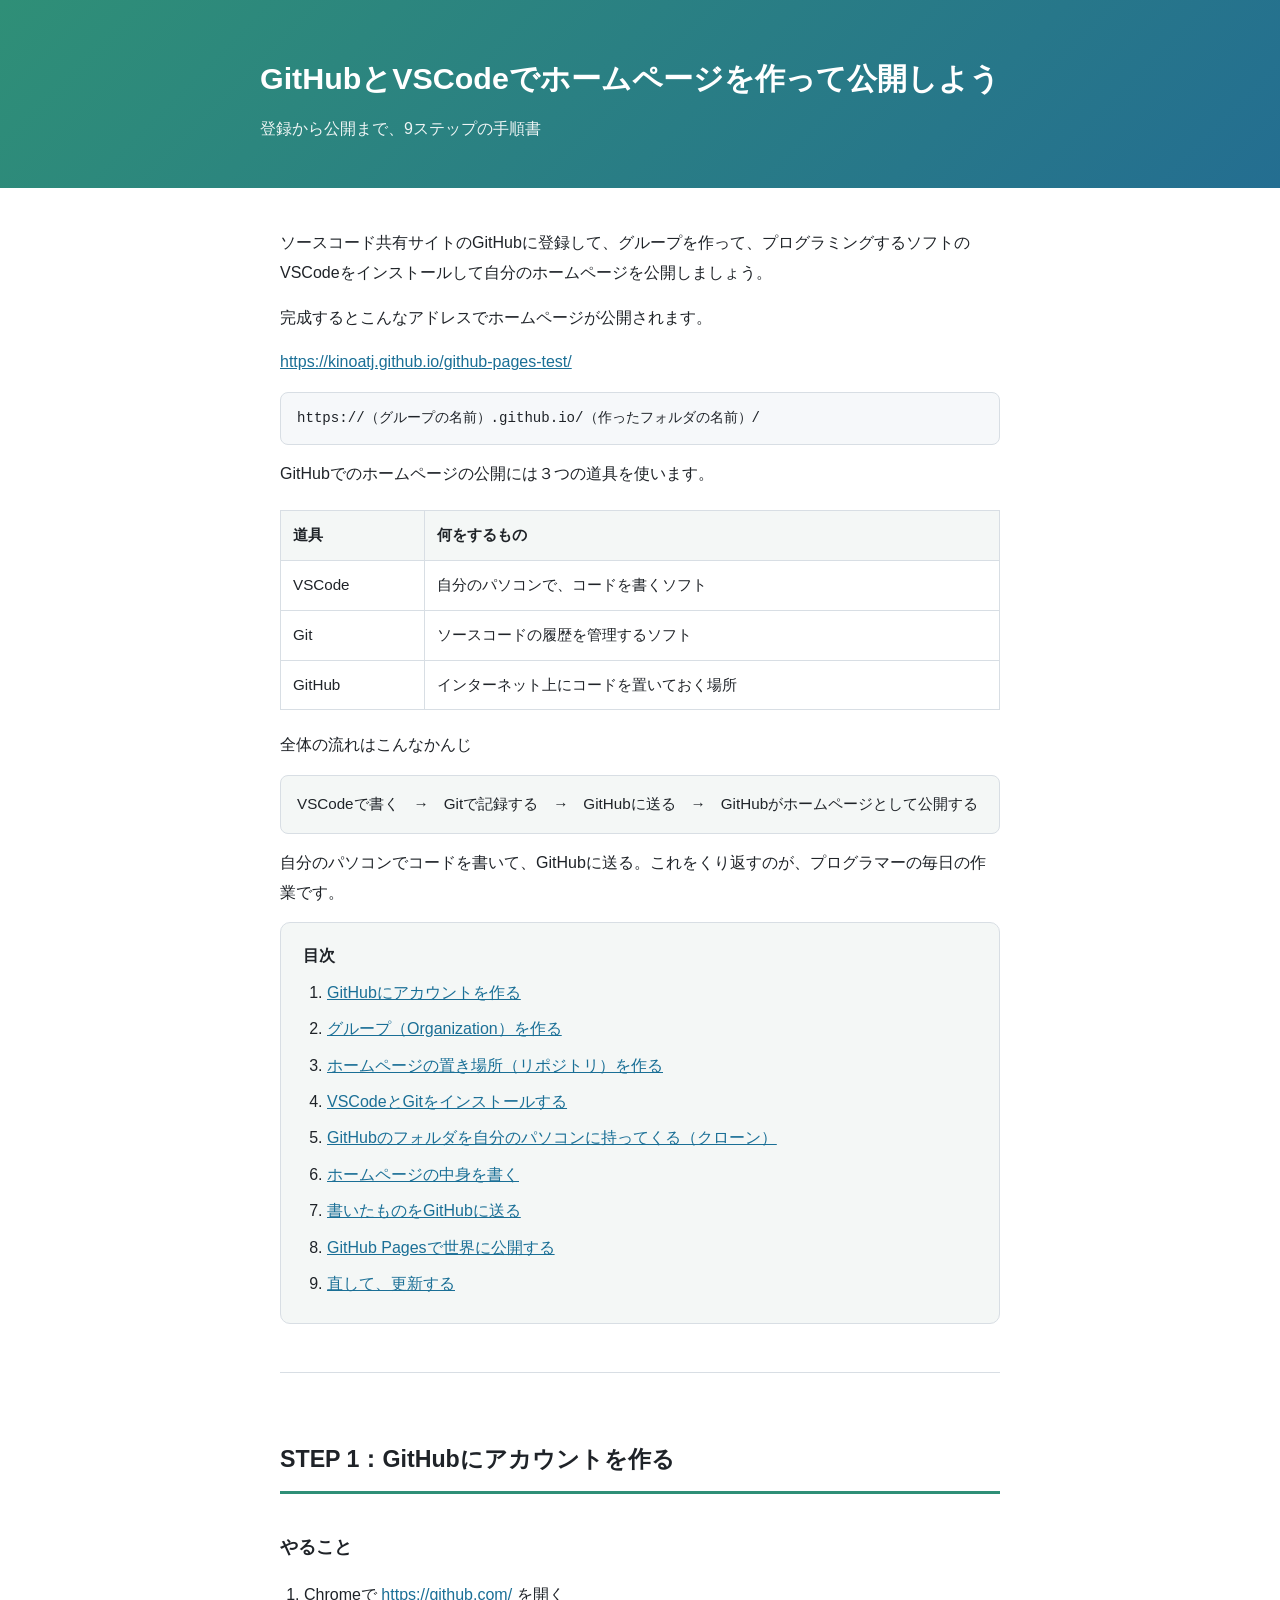
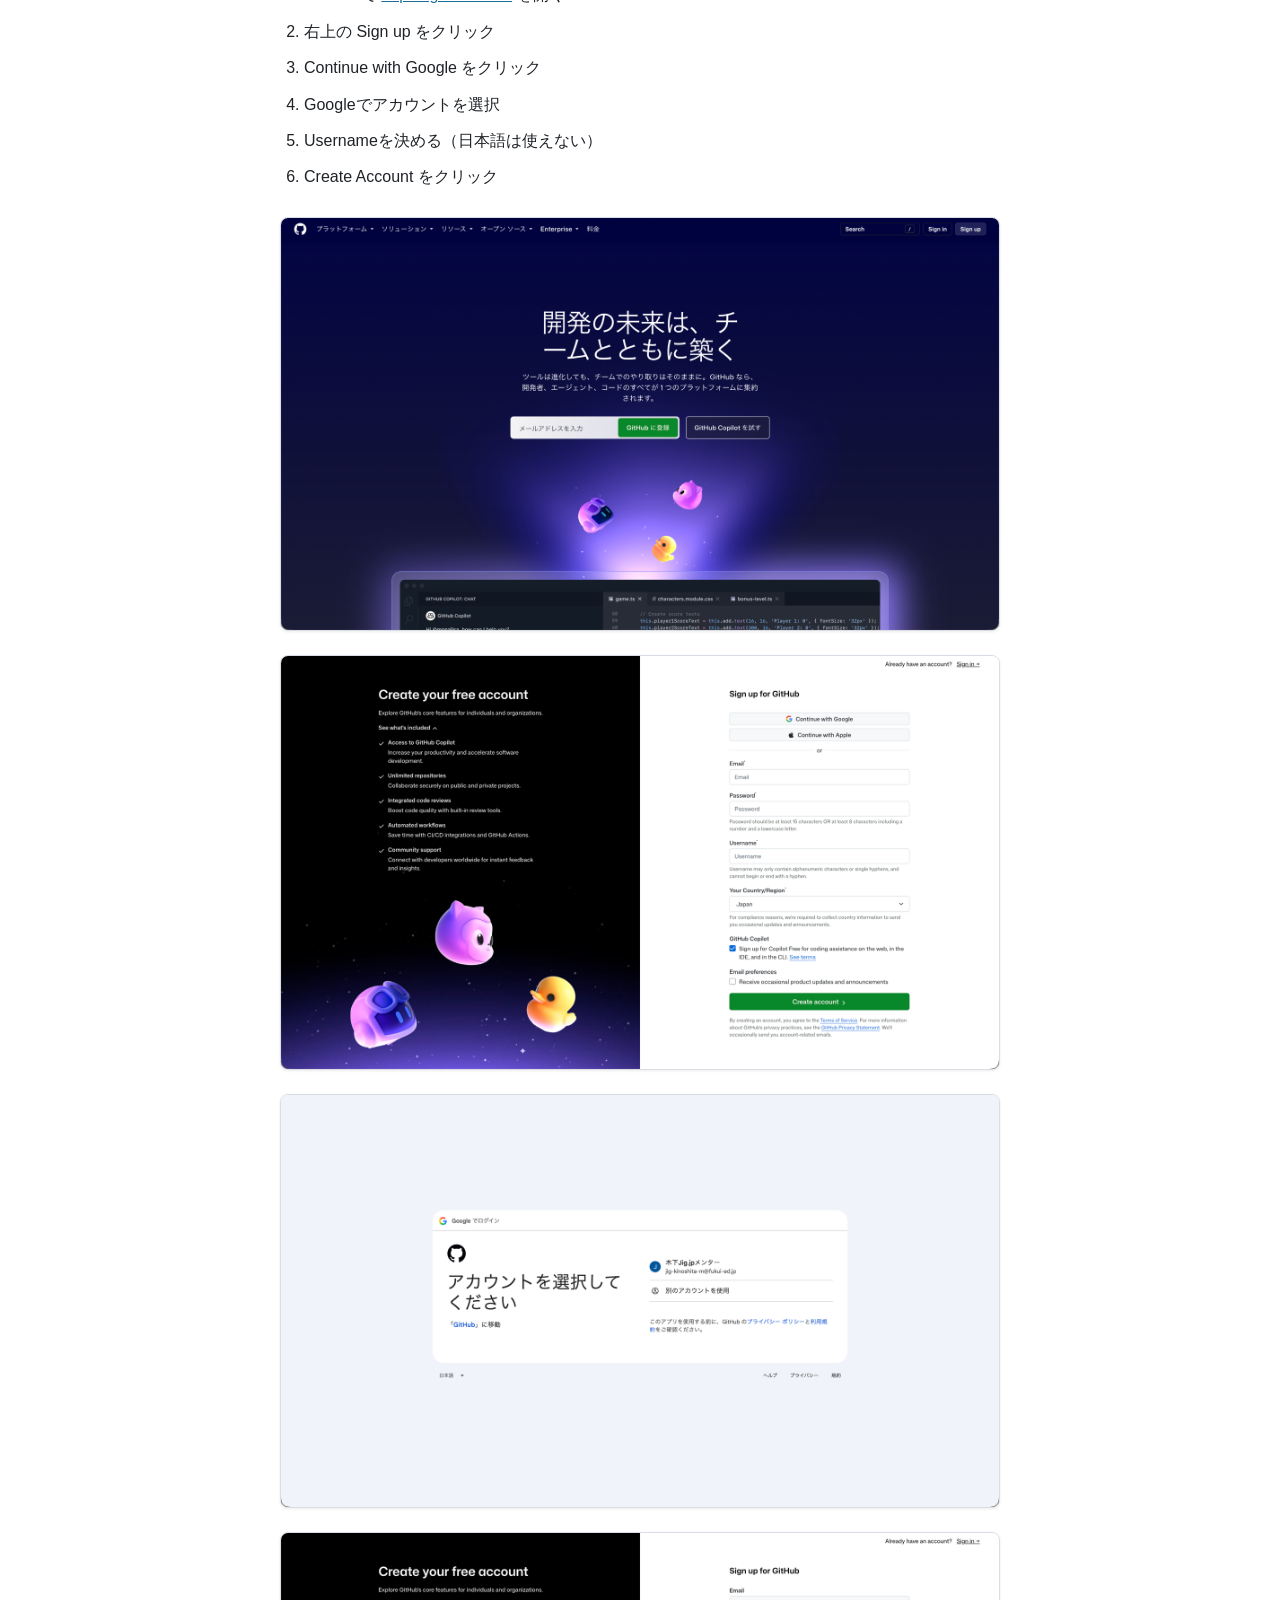
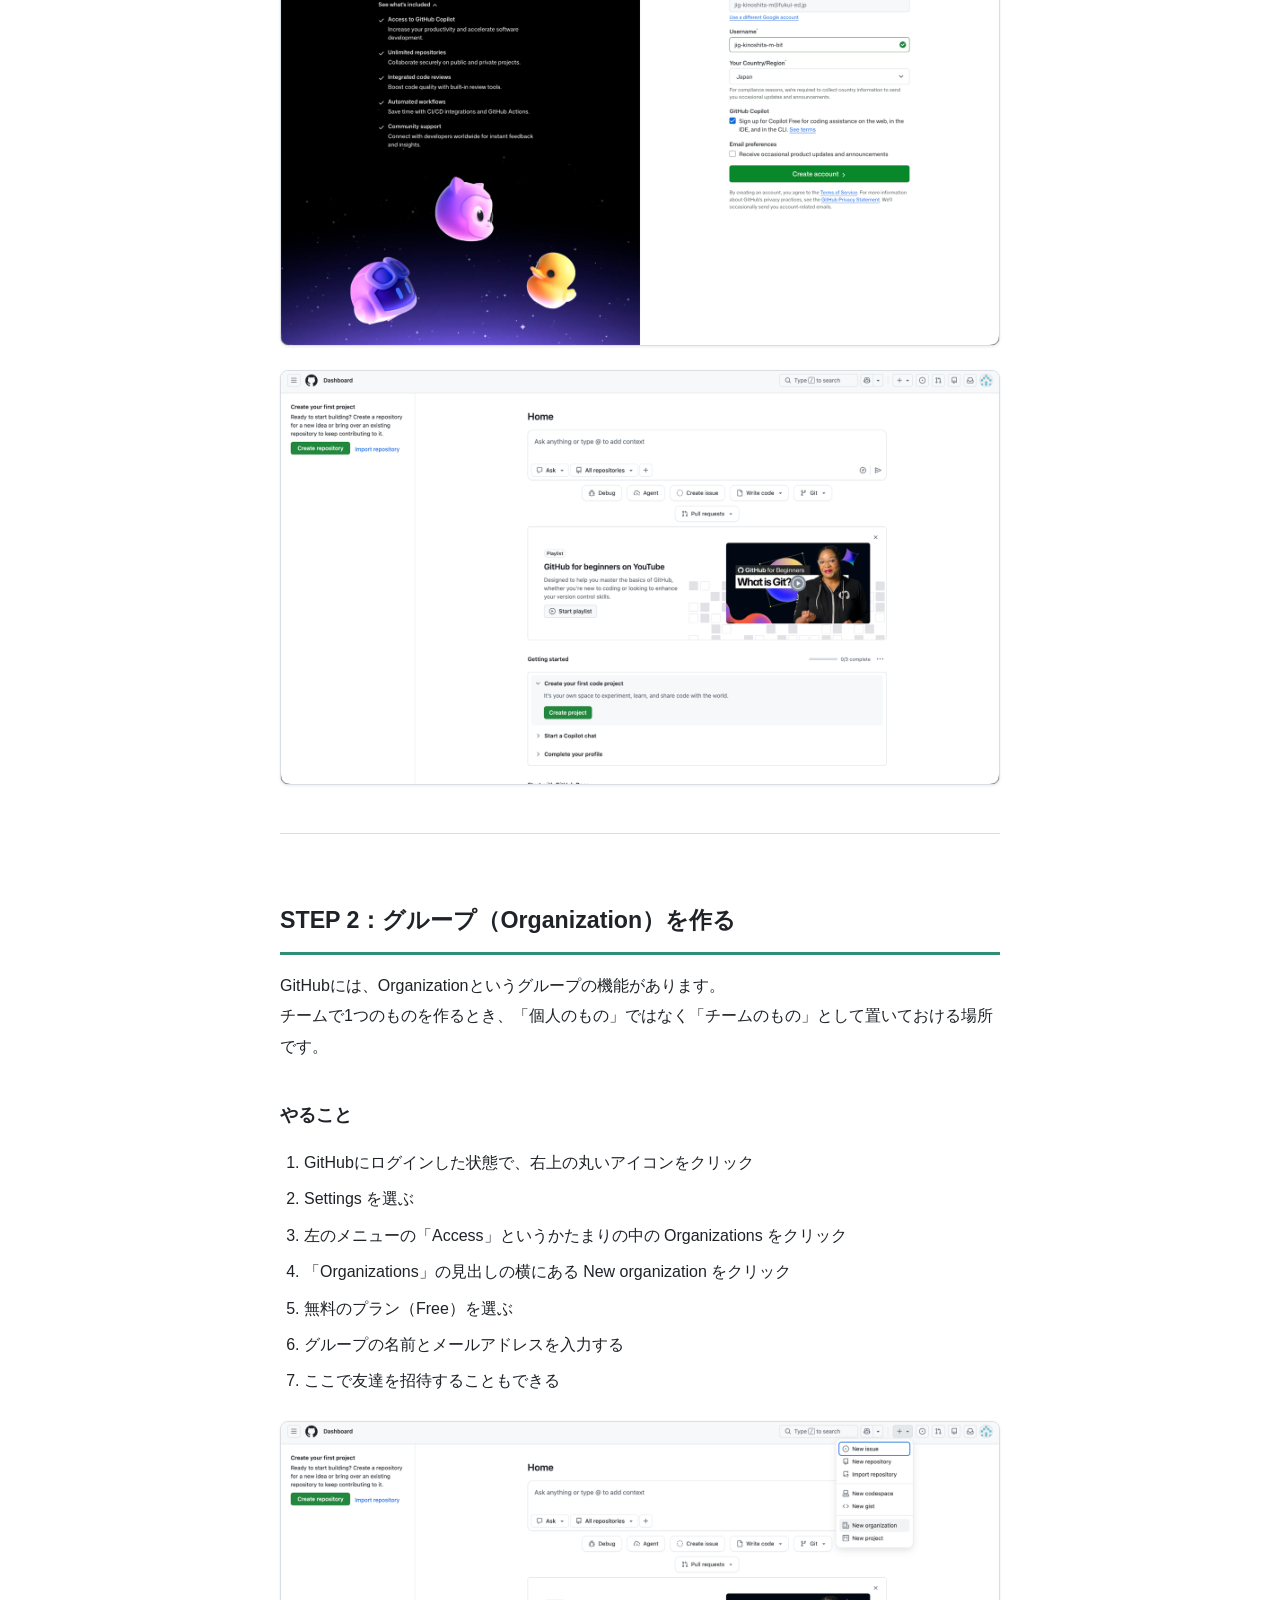
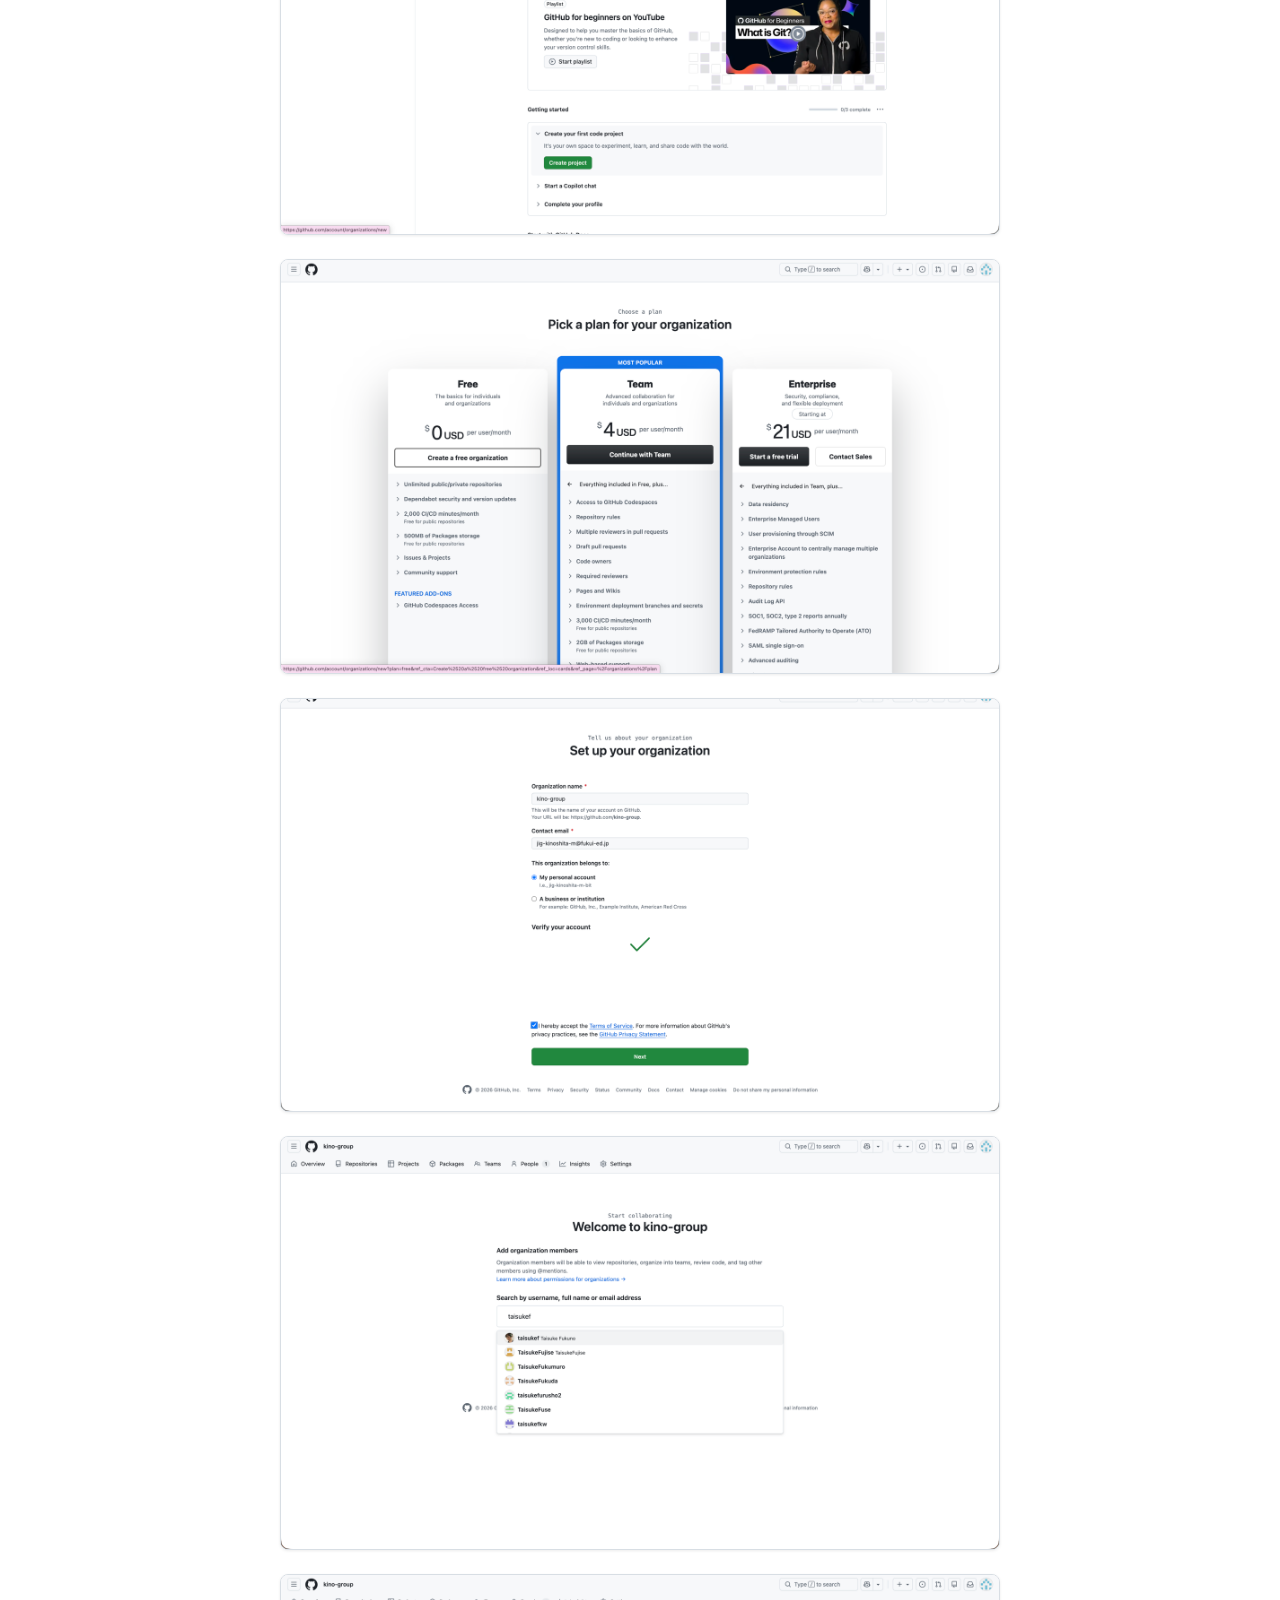
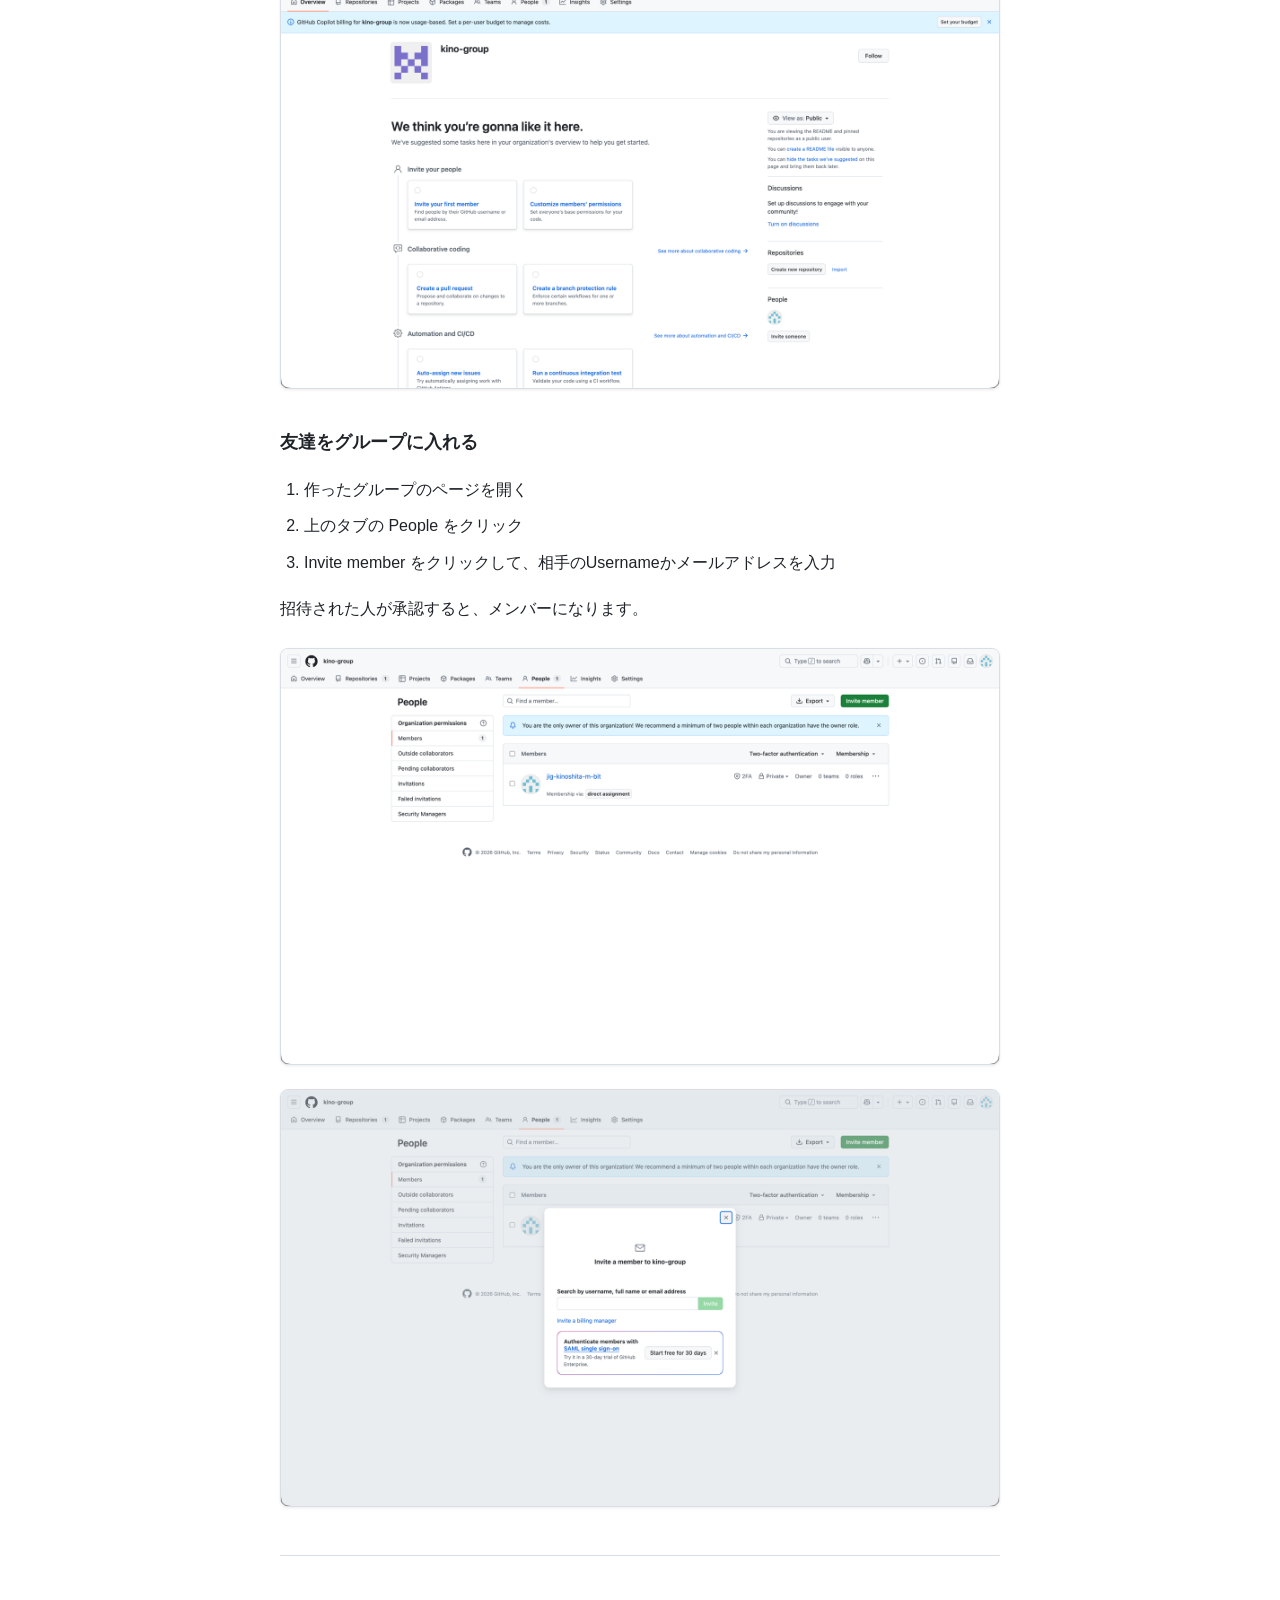
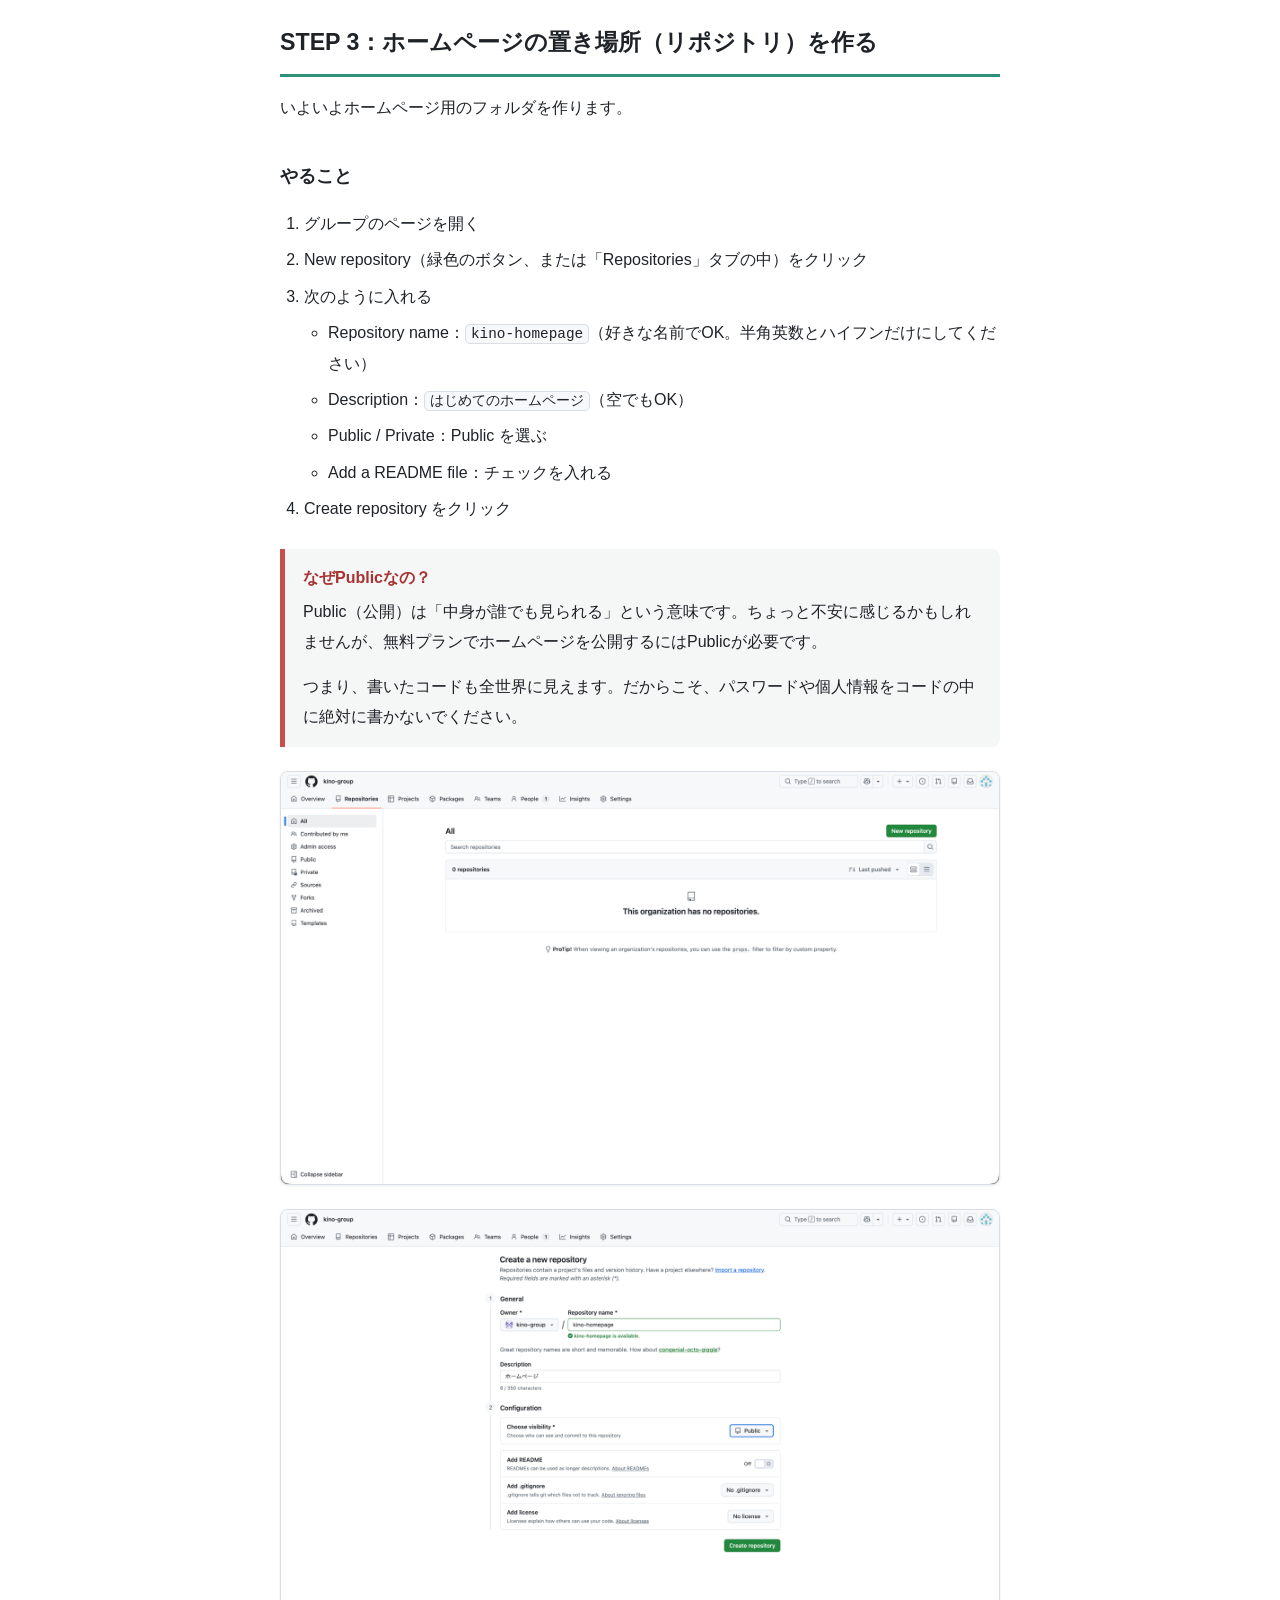
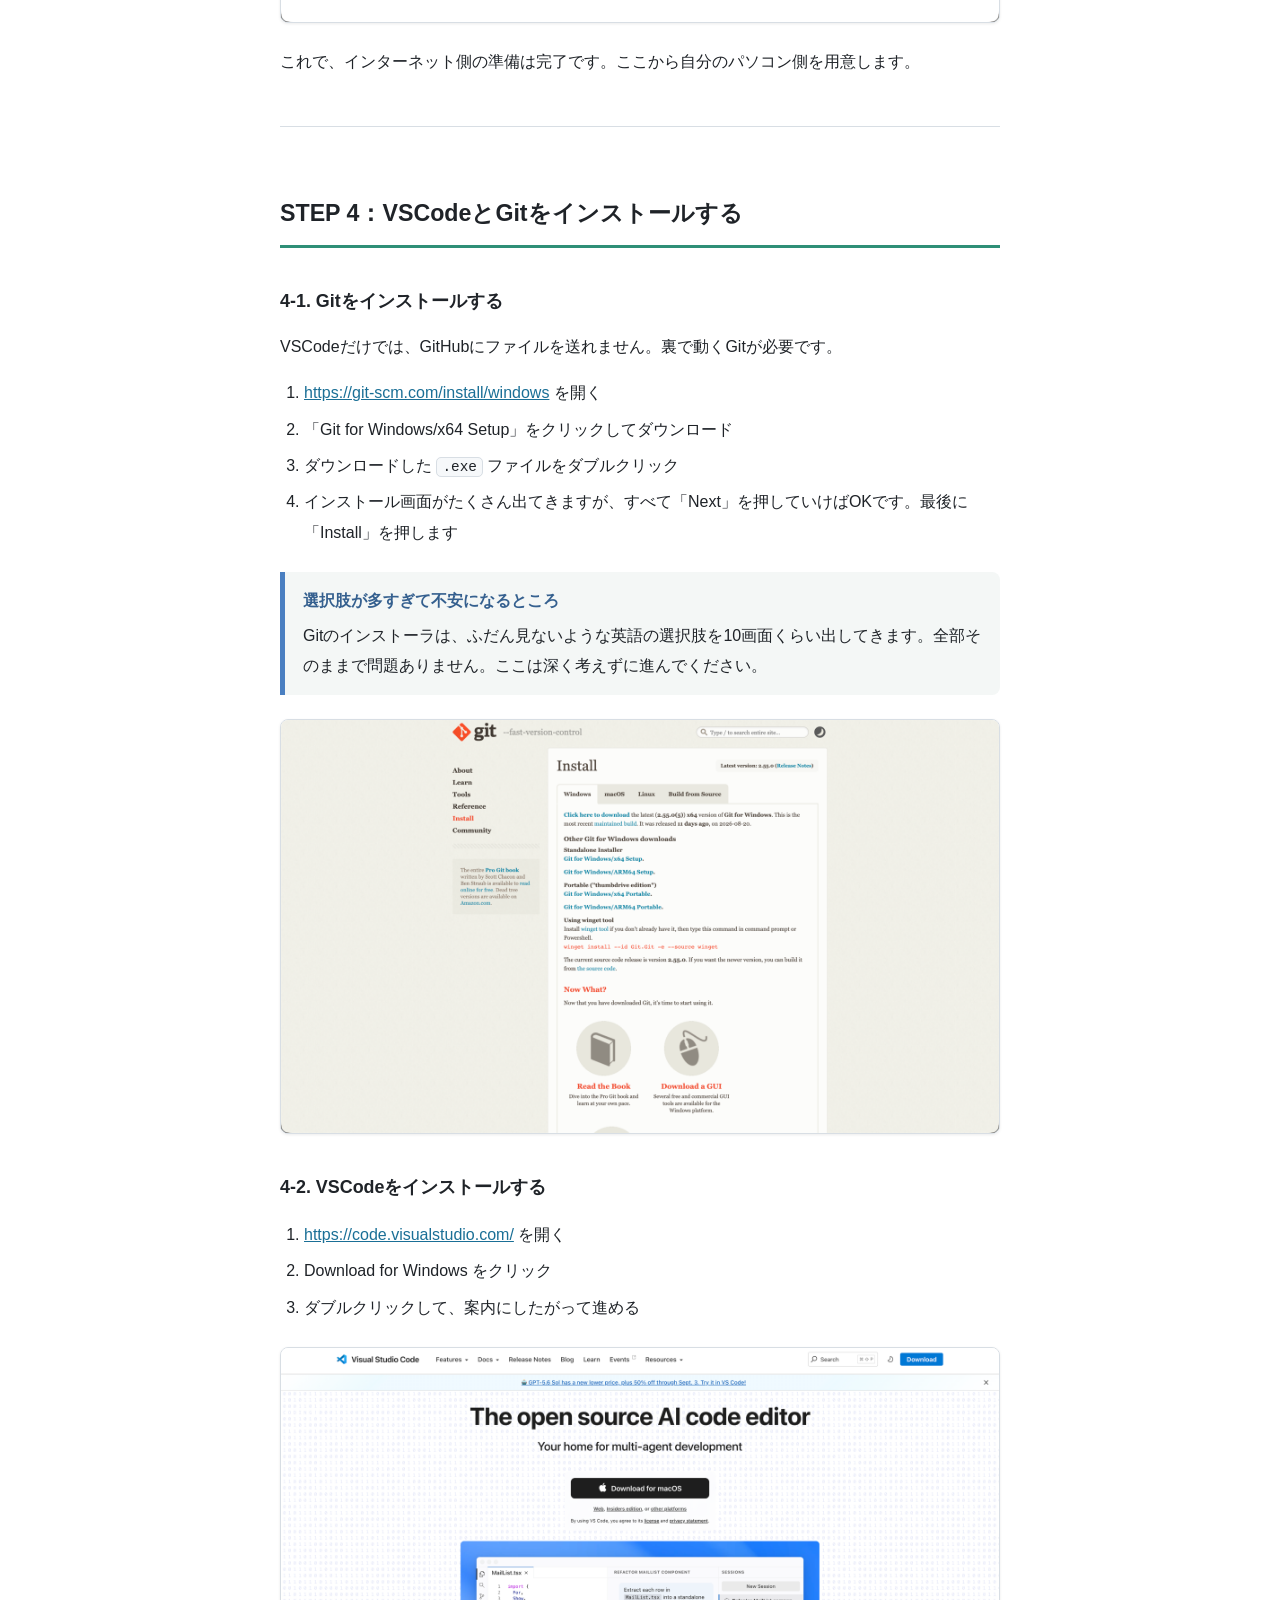
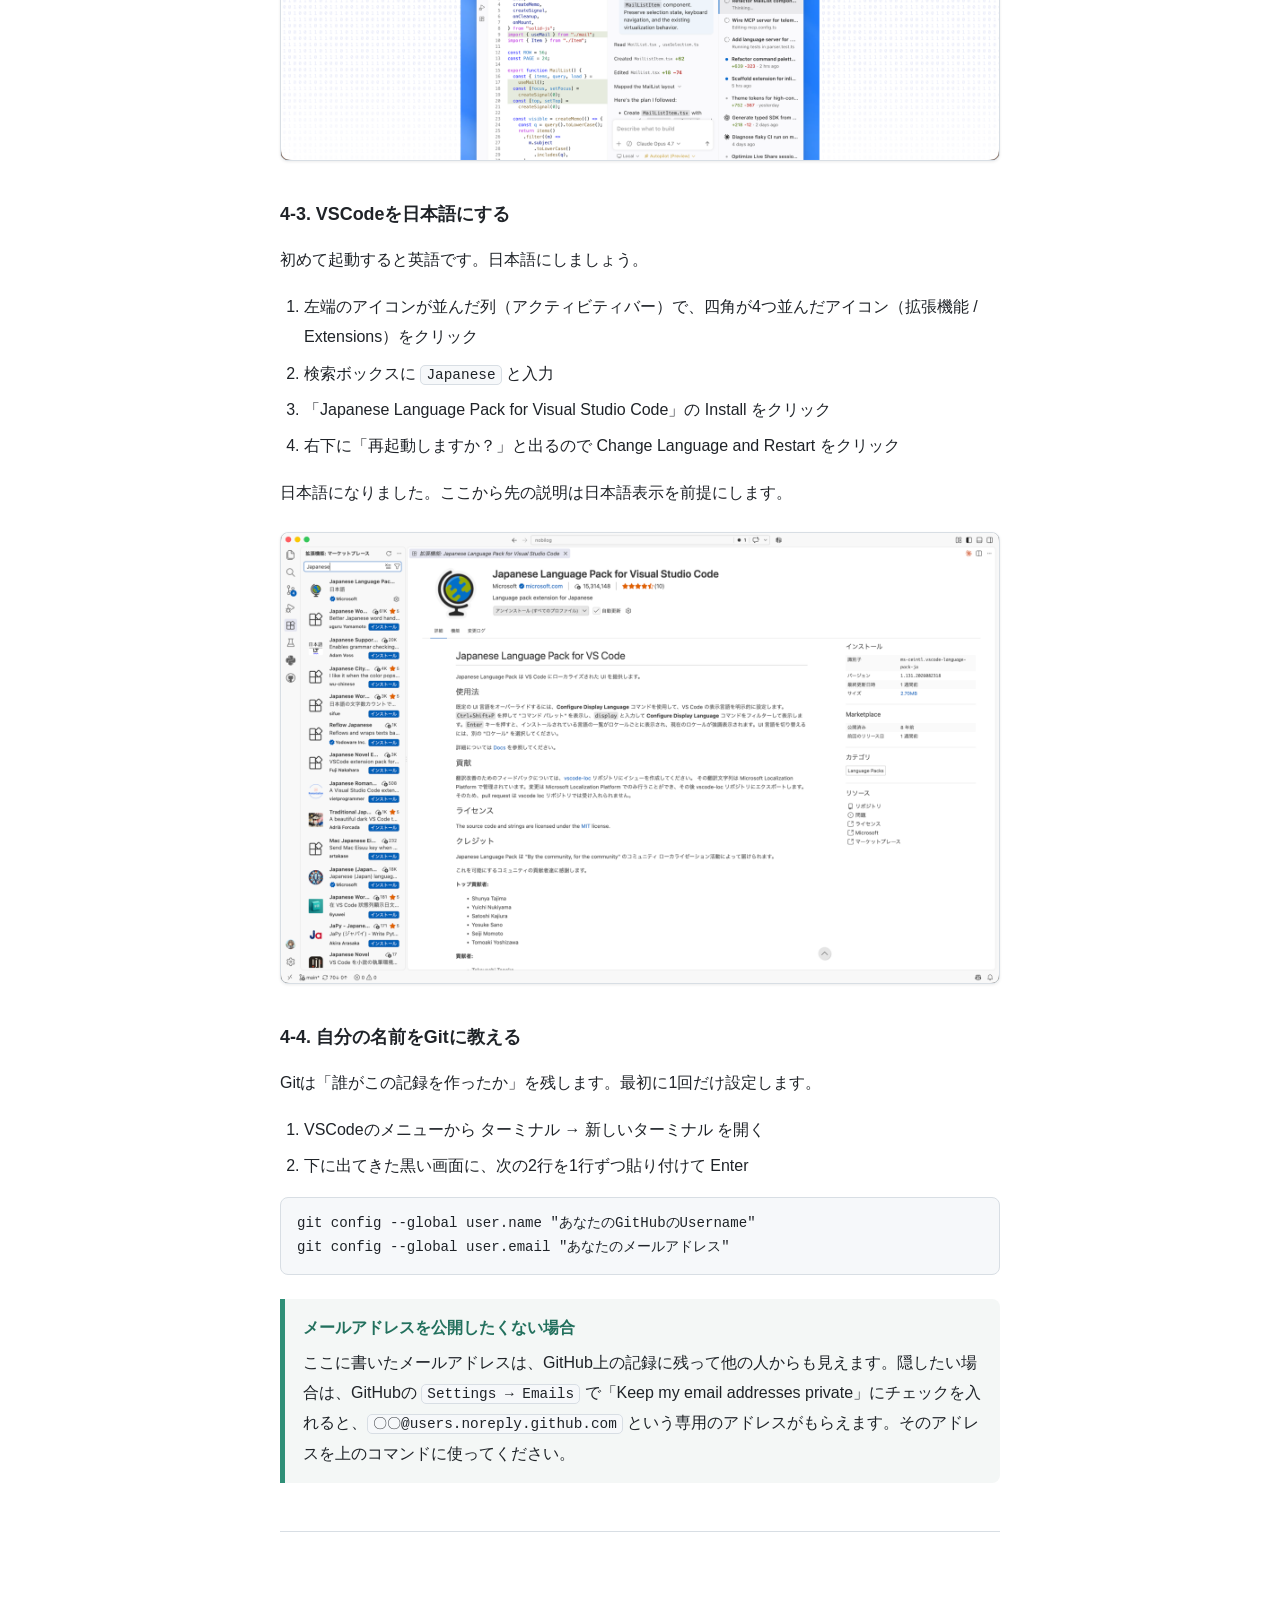
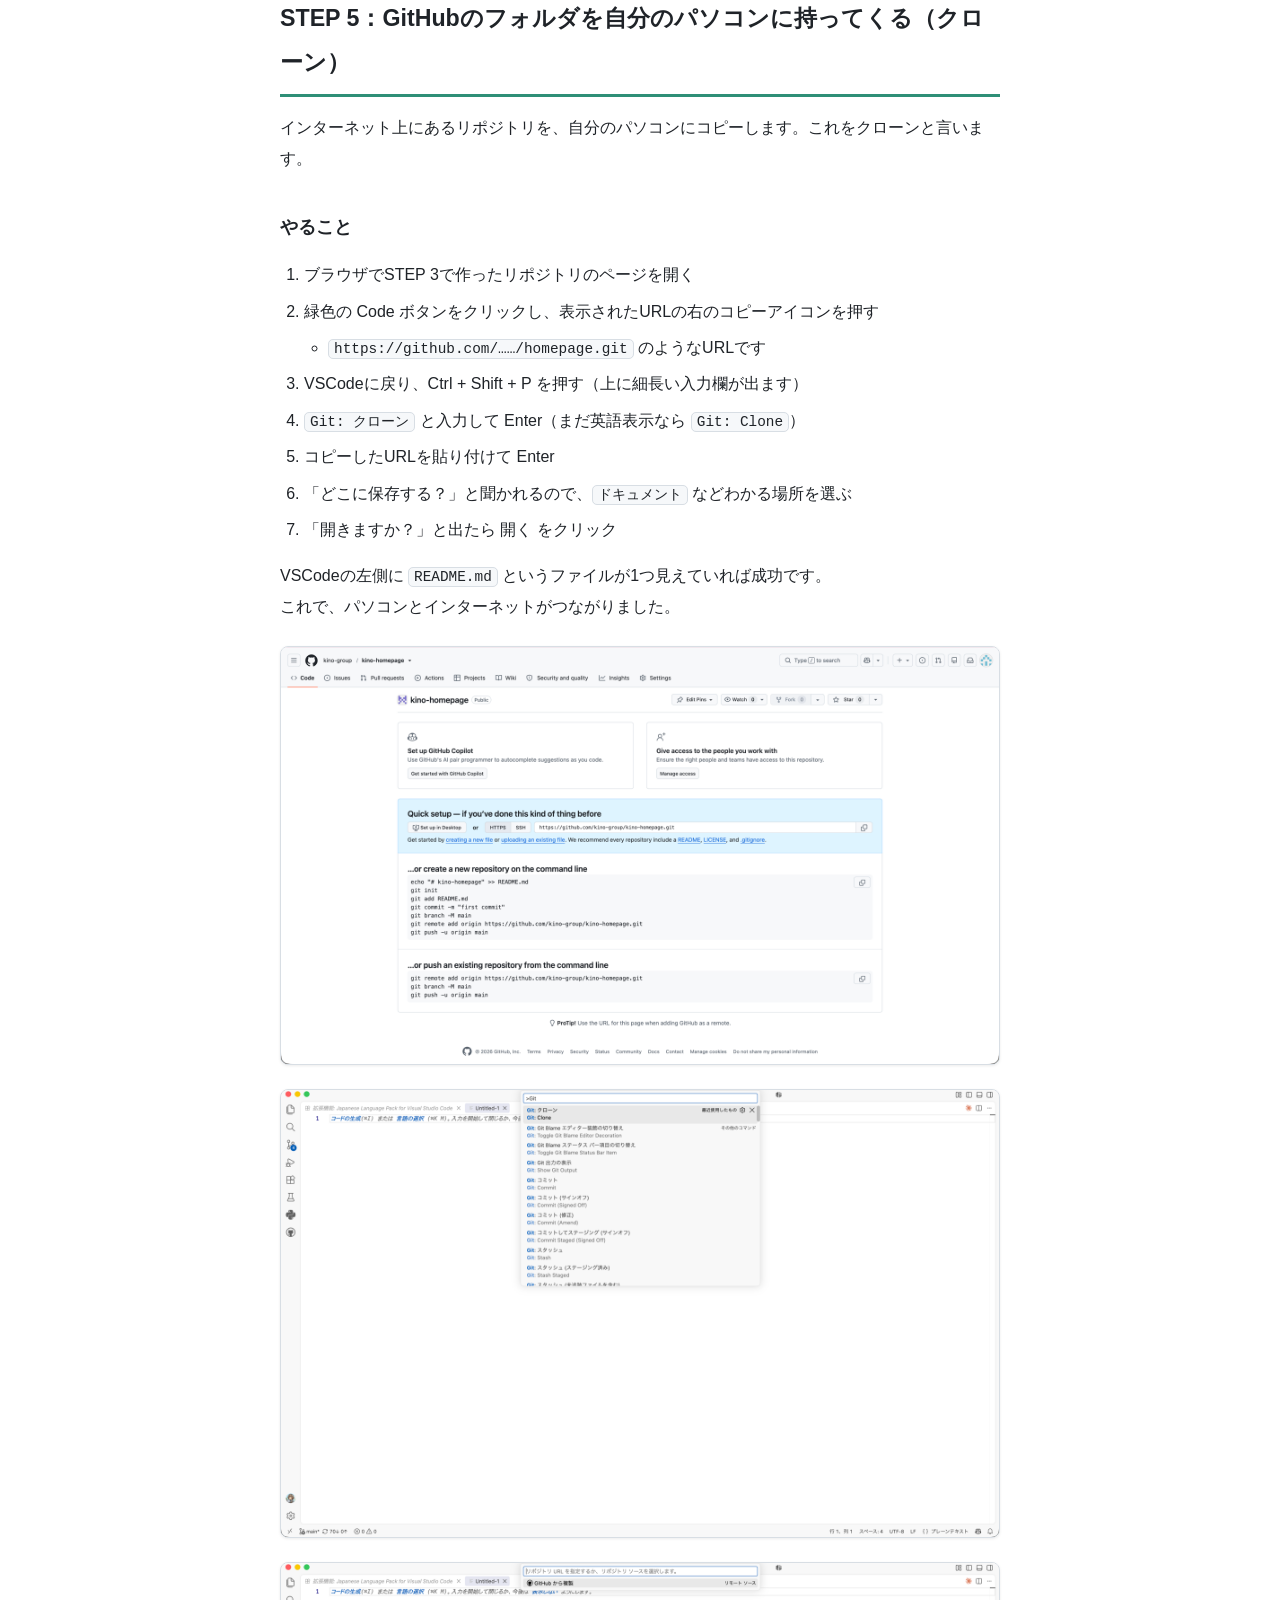
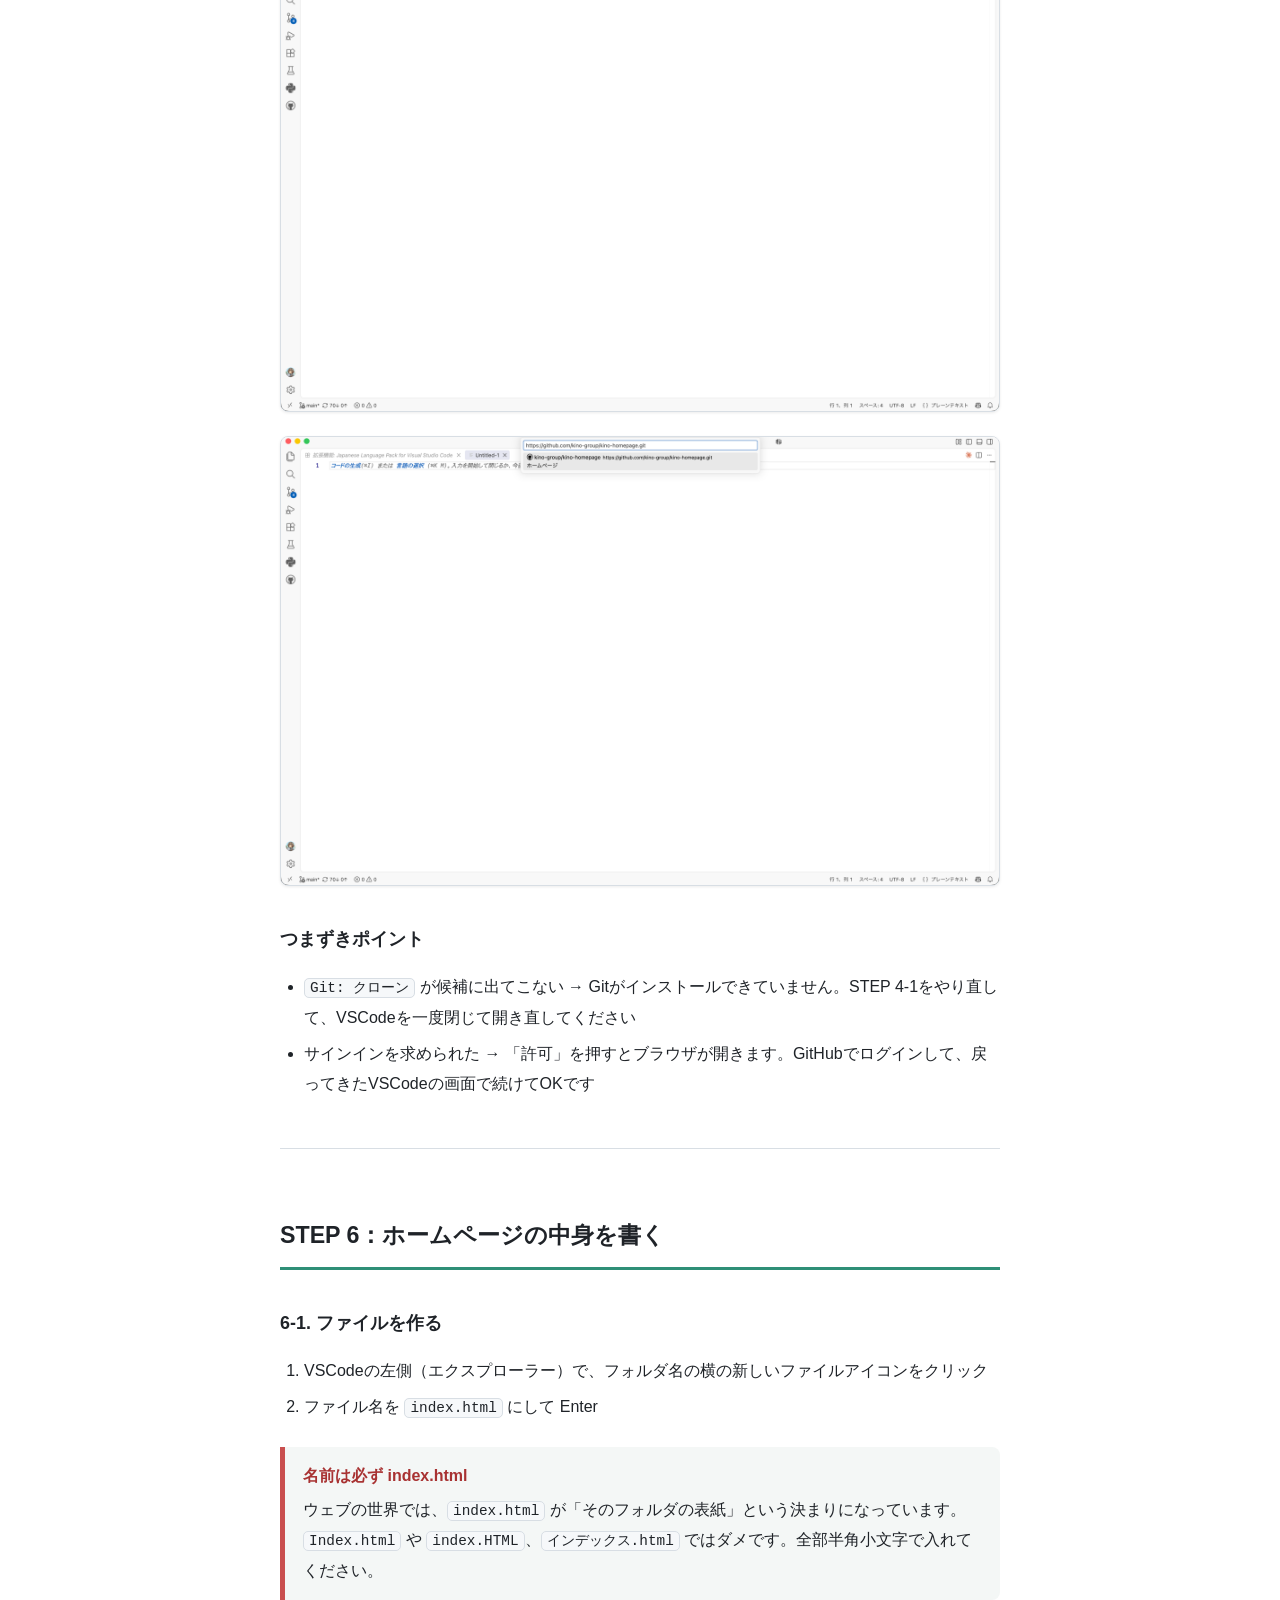
==== github-pages/index.html @ 5f337bef "手順書「GitHubとVSCodeでホームページを作って公開しよう」を追加 - github-pages/ に手順書ページとスクリーンショットを配置 - ルートの index.html から手順書へリ" ====
<!DOCTYPE html>
<html lang="ja">
<head>
<meta charset="UTF-8">
<meta name="viewport" content="width=device-width, initial-scale=1.0">
<title>GitHubとVSCodeでホームページを作って公開しよう</title>
<meta name="description" content="GitHubに登録して、VSCodeでホームページを書いて、GitHub Pagesで公開するまでの手順書です。">
<style>
  :root {
    --bg: #ffffff;
    --bg-soft: #f4f7f6;
    --text: #1f2328;
    --text-muted: #57606a;
    --accent: #2f8f77;
    --border: #d8dee4;
    --code-bg: #f6f8fa;
    --shadow: 0 1px 3px rgba(0,0,0,.08);
  }
  * { box-sizing: border-box; }
  body {
    margin: 0;
    font-family: "Hiragino Sans", "Hiragino Kaku Gothic ProN", "Noto Sans JP", "Yu Gothic", Meiryo, sans-serif;
    line-height: 1.9;
    color: var(--text);
    background: var(--bg);
    -webkit-text-size-adjust: 100%;
  }
  .wrap { max-width: 760px; margin: 0 auto; padding: 0 20px 96px; }
  header.hero {
    background: linear-gradient(135deg, #2f8f77, #246e91);
    color: #fff;
    padding: 56px 20px 44px;
    margin-bottom: 40px;
  }
  header.hero .inner { max-width: 760px; margin: 0 auto; }
  header.hero h1 { font-size: 1.9rem; line-height: 1.5; margin: 0 0 12px; }
  header.hero p { margin: 0; opacity: .92; }
  h2 {
    font-size: 1.45rem;
    margin: 64px 0 16px;
    padding-bottom: 10px;
    border-bottom: 3px solid var(--accent);
  }
  h3 { font-size: 1.12rem; margin: 36px 0 10px; }
  p { margin: 14px 0; }
  a { color: #1a6f96; }
  ul, ol { padding-left: 1.5em; }
  li { margin: 6px 0; }
  hr { border: 0; border-top: 1px solid var(--border); margin: 48px 0; }
  code {
    background: var(--code-bg);
    border: 1px solid var(--border);
    border-radius: 5px;
    padding: 1px 5px;
    font-size: .9em;
    font-family: "SFMono-Regular", Consolas, "Courier New", monospace;
  }
  pre {
    background: var(--code-bg);
    border: 1px solid var(--border);
    border-radius: 8px;
    padding: 14px 16px;
    overflow-x: auto;
    line-height: 1.7;
  }
  pre code { background: none; border: 0; padding: 0; font-size: .88rem; }
  table {
    width: 100%;
    border-collapse: collapse;
    margin: 20px 0;
    font-size: .95rem;
  }
  th, td { border: 1px solid var(--border); padding: 10px 12px; text-align: left; vertical-align: top; }
  th { background: var(--bg-soft); }
  figure { margin: 24px 0; }
  img {
    max-width: 100%;
    height: auto;
    display: block;
    border: 1px solid var(--border);
    border-radius: 8px;
    box-shadow: var(--shadow);
  }
  .callout {
    border-left: 5px solid var(--accent);
    background: var(--bg-soft);
    border-radius: 0 8px 8px 0;
    padding: 14px 18px;
    margin: 24px 0;
  }
  .callout .title { font-weight: 700; margin-bottom: 4px; }
  .callout p:first-of-type { margin-top: 0; }
  .callout p:last-child { margin-bottom: 0; }
  .callout.important { border-color: #c94f4f; }
  .callout.important .title { color: #a83232; }
  .callout.warning { border-color: #d69a1e; }
  .callout.warning .title { color: #9a6c00; }
  .callout.note { border-color: #4a7fc1; }
  .callout.note .title { color: #35608f; }
  .callout.tip { border-color: #2f8f77; }
  .callout.tip .title { color: #22705d; }
  nav.toc {
    background: var(--bg-soft);
    border: 1px solid var(--border);
    border-radius: 10px;
    padding: 18px 22px;
    margin-top: 8px;
  }
  nav.toc .title { font-weight: 700; margin-bottom: 6px; }
  nav.toc ol { margin: 0; }
  .flow {
    background: var(--bg-soft);
    border: 1px solid var(--border);
    border-radius: 8px;
    padding: 14px 16px;
    overflow-x: auto;
    font-size: .95rem;
  }
  footer {
    border-top: 1px solid var(--border);
    margin-top: 72px;
    padding-top: 20px;
    color: var(--text-muted);
    font-size: .9rem;
  }
  @media (max-width: 600px) {
    header.hero h1 { font-size: 1.45rem; }
    body { line-height: 1.8; }
  }
</style>
</head>
<body>

<header class="hero">
  <div class="inner">
    <h1>GitHubとVSCodeでホームページを作って公開しよう</h1>
    <p>登録から公開まで、9ステップの手順書</p>
  </div>
</header>

<div class="wrap">

<p>ソースコード共有サイトのGitHubに登録して、グループを作って、プログラミングするソフトのVSCodeをインストールして自分のホームページを公開しましょう。</p>

<p>完成するとこんなアドレスでホームページが公開されます。</p>

<p><a href="https://kinoatj.github.io/github-pages-test/">https://kinoatj.github.io/github-pages-test/</a></p>

<pre><code>https://（グループの名前）.github.io/（作ったフォルダの名前）/</code></pre>

<p>GitHubでのホームページの公開には３つの道具を使います。</p>

<table>
  <thead>
    <tr><th>道具</th><th>何をするもの</th></tr>
  </thead>
  <tbody>
    <tr><td>VSCode</td><td>自分のパソコンで、コードを書くソフト</td></tr>
    <tr><td>Git</td><td>ソースコードの履歴を管理するソフト</td></tr>
    <tr><td>GitHub</td><td>インターネット上にコードを置いておく場所</td></tr>
  </tbody>
</table>

<p>全体の流れはこんなかんじ</p>

<div class="flow">VSCodeで書く　→　Gitで記録する　→　GitHubに送る　→　GitHubがホームページとして公開する</div>

<p>自分のパソコンでコードを書いて、GitHubに送る。これをくり返すのが、プログラマーの毎日の作業です。</p>

<nav class="toc">
  <div class="title">目次</div>
  <ol>
    <li><a href="#step1">GitHubにアカウントを作る</a></li>
    <li><a href="#step2">グループ（Organization）を作る</a></li>
    <li><a href="#step3">ホームページの置き場所（リポジトリ）を作る</a></li>
    <li><a href="#step4">VSCodeとGitをインストールする</a></li>
    <li><a href="#step5">GitHubのフォルダを自分のパソコンに持ってくる（クローン）</a></li>
    <li><a href="#step6">ホームページの中身を書く</a></li>
    <li><a href="#step7">書いたものをGitHubに送る</a></li>
    <li><a href="#step8">GitHub Pagesで世界に公開する</a></li>
    <li><a href="#step9">直して、更新する</a></li>
  </ol>
</nav>

<hr>

<h2 id="step1">STEP 1：GitHubにアカウントを作る</h2>

<h3>やること</h3>
<ol>
  <li>Chromeで <a href="https://github.com/">https://github.com/</a> を開く</li>
  <li>右上の Sign up をクリック</li>
  <li>Continue with Google をクリック</li>
  <li>Googleでアカウントを選択</li>
  <li>Usernameを決める（日本語は使えない）</li>
  <li>Create Account をクリック</li>
</ol>

<figure><img src="images/img-162345.png" alt="GitHubのトップページでSign upをクリック" loading="lazy"></figure>
<figure><img src="images/img-162358.png" alt="Continue with Googleをクリック" loading="lazy"></figure>
<figure><img src="images/img-162410.png" alt="Googleでアカウントを選択" loading="lazy"></figure>
<figure><img src="images/img-162440.png" alt="Usernameを決める画面" loading="lazy"></figure>
<figure><img src="images/img-162503.png" alt="Create Accountをクリック" loading="lazy"></figure>

<hr>

<h2 id="step2">STEP 2：グループ（Organization）を作る</h2>

<p>GitHubには、Organizationというグループの機能があります。<br>
チームで1つのものを作るとき、「個人のもの」ではなく「チームのもの」として置いておける場所です。</p>

<h3>やること</h3>
<ol>
  <li>GitHubにログインした状態で、右上の丸いアイコンをクリック</li>
  <li>Settings を選ぶ</li>
  <li>左のメニューの「Access」というかたまりの中の Organizations をクリック</li>
  <li>「Organizations」の見出しの横にある New organization をクリック</li>
  <li>無料のプラン（Free）を選ぶ</li>
  <li>グループの名前とメールアドレスを入力する</li>
  <li>ここで友達を招待することもできる</li>
</ol>

<figure><img src="images/img-162658.png" alt="右上のアイコンからSettingsを開く" loading="lazy"></figure>
<figure><img src="images/img-162711.png" alt="左メニューのOrganizations" loading="lazy"></figure>
<figure><img src="images/img-162747.png" alt="New organizationをクリック" loading="lazy"></figure>
<figure><img src="images/img-162825.png" alt="無料プラン（Free）を選ぶ" loading="lazy"></figure>
<figure><img src="images/img-162837.png" alt="グループ名とメールアドレスを入力" loading="lazy"></figure>

<h3>友達をグループに入れる</h3>
<ol>
  <li>作ったグループのページを開く</li>
  <li>上のタブの People をクリック</li>
  <li>Invite member をクリックして、相手のUsernameかメールアドレスを入力</li>
</ol>

<p>招待された人が承認すると、メンバーになります。</p>

<figure><img src="images/img-165255.png" alt="PeopleタブとInvite member" loading="lazy"></figure>
<figure><img src="images/img-165302.png" alt="Usernameかメールアドレスを入力して招待" loading="lazy"></figure>

<hr>

<h2 id="step3">STEP 3：ホームページの置き場所（リポジトリ）を作る</h2>

<p>いよいよホームページ用のフォルダを作ります。</p>

<h3>やること</h3>
<ol>
  <li>グループのページを開く</li>
  <li>New repository（緑色のボタン、または「Repositories」タブの中）をクリック</li>
  <li>次のように入れる
    <ul>
      <li>Repository name：<code>kino-homepage</code>（好きな名前でOK。半角英数とハイフンだけにしてください）</li>
      <li>Description：<code>はじめてのホームページ</code>（空でもOK）</li>
      <li>Public / Private：Public を選ぶ</li>
      <li>Add a README file：チェックを入れる</li>
    </ul>
  </li>
  <li>Create repository をクリック</li>
</ol>

<div class="callout important">
  <div class="title">なぜPublicなの？</div>
  <p>Public（公開）は「中身が誰でも見られる」という意味です。ちょっと不安に感じるかもしれませんが、無料プランでホームページを公開するにはPublicが必要です。</p>
  <p>つまり、書いたコードも全世界に見えます。だからこそ、パスワードや個人情報をコードの中に絶対に書かないでください。</p>
</div>

<figure><img src="images/img-162856.png" alt="New repositoryの入力画面" loading="lazy"></figure>
<figure><img src="images/img-162924.png" alt="作成されたリポジトリ" loading="lazy"></figure>

<p>これで、インターネット側の準備は完了です。ここから自分のパソコン側を用意します。</p>

<hr>

<h2 id="step4">STEP 4：VSCodeとGitをインストールする</h2>

<h3>4-1. Gitをインストールする</h3>

<p>VSCodeだけでは、GitHubにファイルを送れません。裏で動くGitが必要です。</p>

<ol>
  <li><a href="https://git-scm.com/install/windows">https://git-scm.com/install/windows</a> を開く</li>
  <li>「Git for Windows/x64 Setup」をクリックしてダウンロード</li>
  <li>ダウンロードした <code>.exe</code> ファイルをダブルクリック</li>
  <li>インストール画面がたくさん出てきますが、すべて「Next」を押していけばOKです。最後に「Install」を押します</li>
</ol>

<div class="callout note">
  <div class="title">選択肢が多すぎて不安になるところ</div>
  <p>Gitのインストーラは、ふだん見ないような英語の選択肢を10画面くらい出してきます。全部そのままで問題ありません。ここは深く考えずに進んでください。</p>
</div>

<figure><img src="images/img-163006.png" alt="Git for Windowsのダウンロードページ" loading="lazy"></figure>

<h3>4-2. VSCodeをインストールする</h3>
<ol>
  <li><a href="https://code.visualstudio.com/">https://code.visualstudio.com/</a> を開く</li>
  <li>Download for Windows をクリック</li>
  <li>ダブルクリックして、案内にしたがって進める</li>
</ol>

<figure><img src="images/img-163132.png" alt="VSCodeのダウンロードページ" loading="lazy"></figure>

<h3>4-3. VSCodeを日本語にする</h3>

<p>初めて起動すると英語です。日本語にしましょう。</p>

<ol>
  <li>左端のアイコンが並んだ列（アクティビティバー）で、四角が4つ並んだアイコン（拡張機能 / Extensions）をクリック</li>
  <li>検索ボックスに <code>Japanese</code> と入力</li>
  <li>「Japanese Language Pack for Visual Studio Code」の Install をクリック</li>
  <li>右下に「再起動しますか？」と出るので Change Language and Restart をクリック</li>
</ol>

<p>日本語になりました。ここから先の説明は日本語表示を前提にします。</p>

<figure><img src="images/img-163223.png" alt="拡張機能でJapanese Language Packをインストール" loading="lazy"></figure>

<h3>4-4. 自分の名前をGitに教える</h3>

<p>Gitは「誰がこの記録を作ったか」を残します。最初に1回だけ設定します。</p>

<ol>
  <li>VSCodeのメニューから ターミナル → 新しいターミナル を開く</li>
  <li>下に出てきた黒い画面に、次の2行を1行ずつ貼り付けて Enter</li>
</ol>

<pre><code>git config --global user.name "あなたのGitHubのUsername"
git config --global user.email "あなたのメールアドレス"</code></pre>

<div class="callout tip">
  <div class="title">メールアドレスを公開したくない場合</div>
  <p>ここに書いたメールアドレスは、GitHub上の記録に残って他の人からも見えます。隠したい場合は、GitHubの <code>Settings → Emails</code> で「Keep my email addresses private」にチェックを入れると、<code>〇〇@users.noreply.github.com</code> という専用のアドレスがもらえます。そのアドレスを上のコマンドに使ってください。</p>
</div>

<hr>

<h2 id="step5">STEP 5：GitHubのフォルダを自分のパソコンに持ってくる（クローン）</h2>

<p>インターネット上にあるリポジトリを、自分のパソコンにコピーします。これをクローンと言います。</p>

<h3>やること</h3>
<ol>
  <li>ブラウザでSTEP 3で作ったリポジトリのページを開く</li>
  <li>緑色の Code ボタンをクリックし、表示されたURLの右のコピーアイコンを押す
    <ul><li><code>https://github.com/……/homepage.git</code> のようなURLです</li></ul>
  </li>
  <li>VSCodeに戻り、Ctrl + Shift + P を押す（上に細長い入力欄が出ます）</li>
  <li><code>Git: クローン</code> と入力して Enter（まだ英語表示なら <code>Git: Clone</code>）</li>
  <li>コピーしたURLを貼り付けて Enter</li>
  <li>「どこに保存する？」と聞かれるので、<code>ドキュメント</code> などわかる場所を選ぶ</li>
  <li>「開きますか？」と出たら 開く をクリック</li>
</ol>

<p>VSCodeの左側に <code>README.md</code> というファイルが1つ見えていれば成功です。<br>
これで、パソコンとインターネットがつながりました。</p>

<figure><img src="images/img-163430.png" alt="CodeボタンからURLをコピー" loading="lazy"></figure>
<figure><img src="images/img-163527.png" alt="VSCodeでGit: クローンを実行" loading="lazy"></figure>
<figure><img src="images/img-163538.png" alt="URLを貼り付ける" loading="lazy"></figure>
<figure><img src="images/img-163614.png" alt="クローンしたフォルダを開く" loading="lazy"></figure>

<h3>つまずきポイント</h3>
<ul>
  <li><code>Git: クローン</code> が候補に出てこない → Gitがインストールできていません。STEP 4-1をやり直して、VSCodeを一度閉じて開き直してください</li>
  <li>サインインを求められた → 「許可」を押すとブラウザが開きます。GitHubでログインして、戻ってきたVSCodeの画面で続けてOKです</li>
</ul>

<hr>

<h2 id="step6">STEP 6：ホームページの中身を書く</h2>

<h3>6-1. ファイルを作る</h3>
<ol>
  <li>VSCodeの左側（エクスプローラー）で、フォルダ名の横の新しいファイルアイコンをクリック</li>
  <li>ファイル名を <code>index.html</code> にして Enter</li>
</ol>

<div class="callout important">
  <div class="title">名前は必ず index.html</div>
  <p>ウェブの世界では、<code>index.html</code> が「そのフォルダの表紙」という決まりになっています。<code>Index.html</code> や <code>index.HTML</code>、<code>インデックス.html</code> ではダメです。全部半角小文字で入れてください。</p>
</div>

<figure><img src="images/img-164313.png" alt="index.htmlを新規作成" loading="lazy"></figure>

<h3>6-2. 中身を書く</h3>

<p>下のコードを、まるごとコピーして貼り付けてください。</p>

<pre><code>&lt;!DOCTYPE html&gt;
&lt;html lang="ja"&gt;
&lt;head&gt;
  &lt;meta charset="UTF-8"&gt;
  &lt;meta name="viewport" content="width=device-width, initial-scale=1.0"&gt;
  &lt;title&gt;はじめてのホームページ&lt;/title&gt;
  &lt;style&gt;
    body {
      font-family: sans-serif;
      max-width: 640px;
      margin: 0 auto;
      padding: 32px 20px;
      line-height: 1.8;
      color: #222;
    }
    h1 {
      border-bottom: 3px solid #4a9;
      padding-bottom: 8px;
    }
    .card {
      background: #f4f7f6;
      border-radius: 10px;
      padding: 16px 20px;
      margin-top: 24px;
    }
  &lt;/style&gt;
&lt;/head&gt;
&lt;body&gt;
  &lt;h1&gt;はじめてのホームページ&lt;/h1&gt;
  &lt;p&gt;これは自分で作って、自分で公開したページです。&lt;/p&gt;

  &lt;div class="card"&gt;
    &lt;h2&gt;好きなもの&lt;/h2&gt;
    &lt;ul&gt;
      &lt;li&gt;ここに好きなものを書く&lt;/li&gt;
      &lt;li&gt;もう1つ書く&lt;/li&gt;
      &lt;li&gt;さらに書く&lt;/li&gt;
    &lt;/ul&gt;
  &lt;/div&gt;

  &lt;p&gt;作った日：ここに今日の日付を書く&lt;/p&gt;
&lt;/body&gt;
&lt;/html&gt;</code></pre>

<p>貼り付けたら保存します。</p>

<h3>6-3. 自分のパソコンで見てみる</h3>

<p>ファイルを保存したら、まず自分の目で確認します。</p>

<ul>
  <li>エクスプローラー（VSCodeの左側）の <code>index.html</code> を右クリック → エクスプローラーで表示</li>
  <li>開いたフォルダの <code>index.html</code> をダブルクリック</li>
</ul>

<p>ブラウザが開いて、さっき書いたページが表示されます。<br>
この時点では、まだ自分のパソコンの中だけです。インターネットには出ていません。</p>

<figure><img src="images/img-164352.png" alt="ブラウザで自分のindex.htmlを開いたところ" loading="lazy"></figure>

<h3>6-4. 自分の言葉に書きかえる</h3>

<p>ここが一番おもしろいところです。次を自由に変えてみてください。</p>

<ul>
  <li><code>&lt;h1&gt;</code> の中の文字 → ページの大見出し</li>
  <li><code>&lt;li&gt;</code> の中の文字 → 箇条書きの1行。行を増やしても減らしてもOK</li>
  <li><code>&lt;title&gt;</code> の中の文字 → ブラウザのタブに出る名前</li>
  <li><code>#4a9</code> の部分 → 線の色。<code>#e57</code> や <code>#59c</code> などに変えると色が変わります</li>
  <li>「ここに今日の日付を書く」 → 実際の日付</li>
</ul>

<p>変えたら保存して、ブラウザで F5（再読み込み）します。</p>

<hr>

<h2 id="step7">STEP 7：書いたものをGitHubに送る</h2>

<p>自分のパソコンで書いたファイルを、インターネット側に送ります。3ステップです。</p>

<h3>やること</h3>
<ol>
  <li>VSCodeの左端のアイコン列で、枝が分かれたようなアイコン（ソース管理）をクリック</li>
  <li>「変更」の中に <code>index.html</code> が出ています。ファイル名の上にマウスを乗せて、+ をクリック
    <ul><li>→ これがステージ。「今回送るのはこれです」と選ぶ作業です</li></ul>
  </li>
  <li>上のメッセージ入力欄に、何をしたかを書く
    <ul><li>例：<code>最初のページを作った</code></li></ul>
  </li>
  <li>コミット ボタンをクリック
    <ul><li>→ これがコミット。パソコンの中に「この時点の記録」が保存されます</li></ul>
  </li>
  <li>ボタンが 変更の同期 に変わるのでクリック
    <ul><li>→ これがプッシュ。GitHubに送られます</li></ul>
  </li>
</ol>

<p>途中でGitHubへのサインインを求められたら、案内にしたがってブラウザでログインしてください。</p>

<figure><img src="images/img-164418.png" alt="VSCodeのソース管理でステージ・コミット・同期" loading="lazy"></figure>

<h3>この3つの意味をもう一度</h3>

<table>
  <thead>
    <tr><th>作業</th><th>何をしている</th><th>たとえると</th></tr>
  </thead>
  <tbody>
    <tr><td>ステージ（+）</td><td>送るファイルを選ぶ</td><td>段ボールに入れる</td></tr>
    <tr><td>コミット</td><td>記録を作る</td><td>ガムテープで封をして、中身をメモする</td></tr>
    <tr><td>同期（プッシュ）</td><td>GitHubに送る</td><td>宅配便に出す</td></tr>
  </tbody>
</table>

<p>ブラウザでGitHubのリポジトリを再読み込みしてみてください。<code>index.html</code> が増えていれば成功です。</p>

<hr>

<h2 id="step8">STEP 8：GitHub Pagesで世界に公開する</h2>

<p>ここまでで、ファイルはGitHubに置いてあります。でもまだ「ホームページ」にはなっていません。<br>
最後に、公開のスイッチを入れます。</p>

<h3>やること</h3>
<ol>
  <li>ブラウザでリポジトリのページを開く</li>
  <li>上のタブの Settings をクリック</li>
  <li>左のメニューの「Code, planning, and automation」の中の Pages をクリック</li>
  <li>「Build and deployment」の Source で Deploy from a branch を選ぶ</li>
  <li>Branch のところで main を選び、フォルダは / (root) のまま</li>
  <li>Save をクリック</li>
</ol>

<p>これで完了です。</p>

<figure><img src="images/img-164655.png" alt="GitHub PagesのBuild and deployment設定" loading="lazy"></figure>

<h3>URLを確認する</h3>

<p>保存して少し待ってから、同じPagesの画面を再読み込みしてください。上のほうにURLが表示されます。</p>

<pre><code>https://（グループの名前）.github.io/（作ったフォルダの名前）/</code></pre>

<div class="callout warning">
  <div class="title">すぐには表示されません</div>
  <p>公開の準備には数分（長いと10分ほど）かかります。開いて「404 Not Found」と出ても失敗ではありません。5分ほど待ってから、もう一度読み込んでください。</p>
  <p>何度も試しても404のままなら、<code>index.html</code> というファイル名が正しいか（大文字が混ざっていないか）を確認してください。ここが原因の9割です。</p>
</div>

<p>表示されたら、そのURLを自分のスマホに送ってみてください。</p>

<hr>

<h2 id="step9">STEP 9：直して、更新する</h2>

<p>公開したあとの直し方も覚えておきましょう。これがふだんの作業です。</p>

<ol>
  <li>VSCodeで <code>index.html</code> を直す</li>
  <li>ソース管理を開いて + → メッセージを書く → コミット → 変更の同期</li>
  <li>数分待って、公開URLを再読み込み</li>
</ol>

<p>この3ステップだけです。STEP 1〜5はもうやる必要がありません。<br>
一度環境を作れば、あとはずっと「書く・送る」のくり返しになります。</p>

<footer>
  <p><a href="../">トップページに戻る</a> ／ <a href="https://github.com/kinoatj/digital-innovator">GitHubリポジトリ</a></p>
</footer>

</div>
</body>
</html>
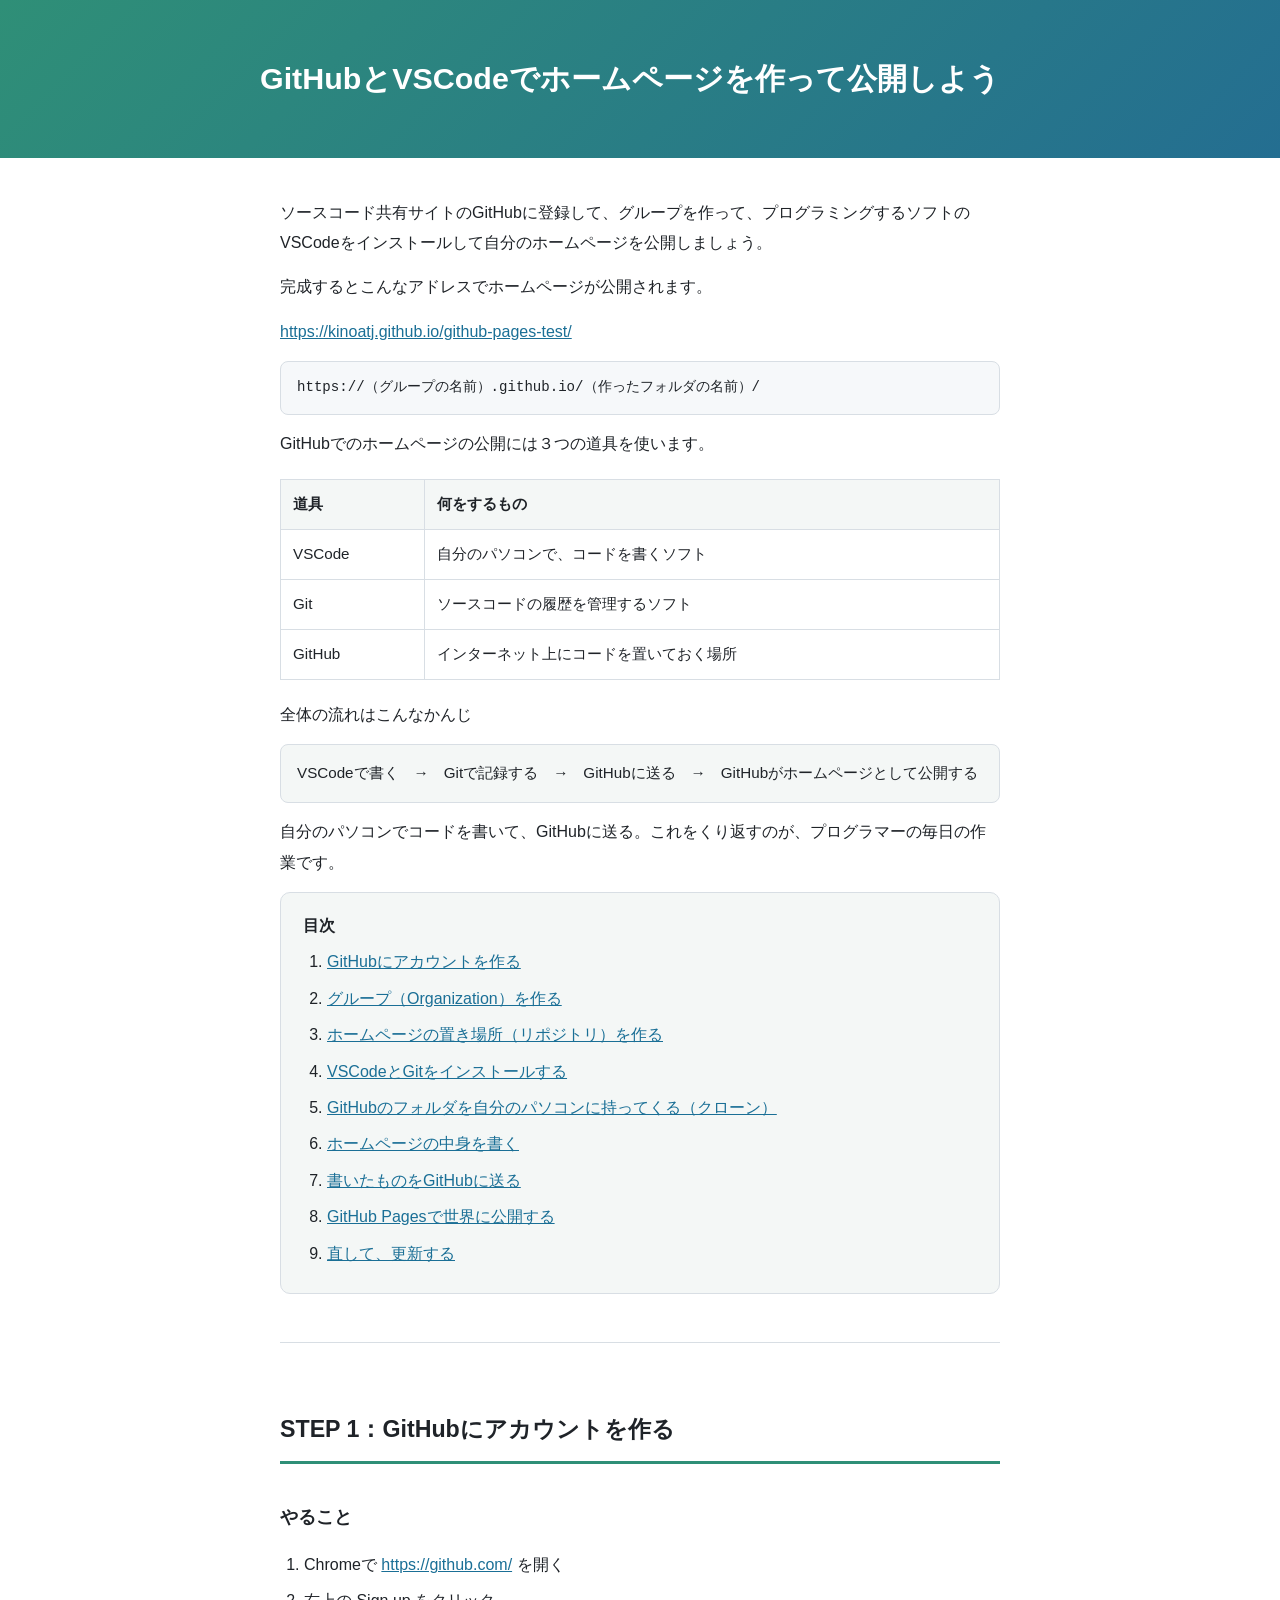
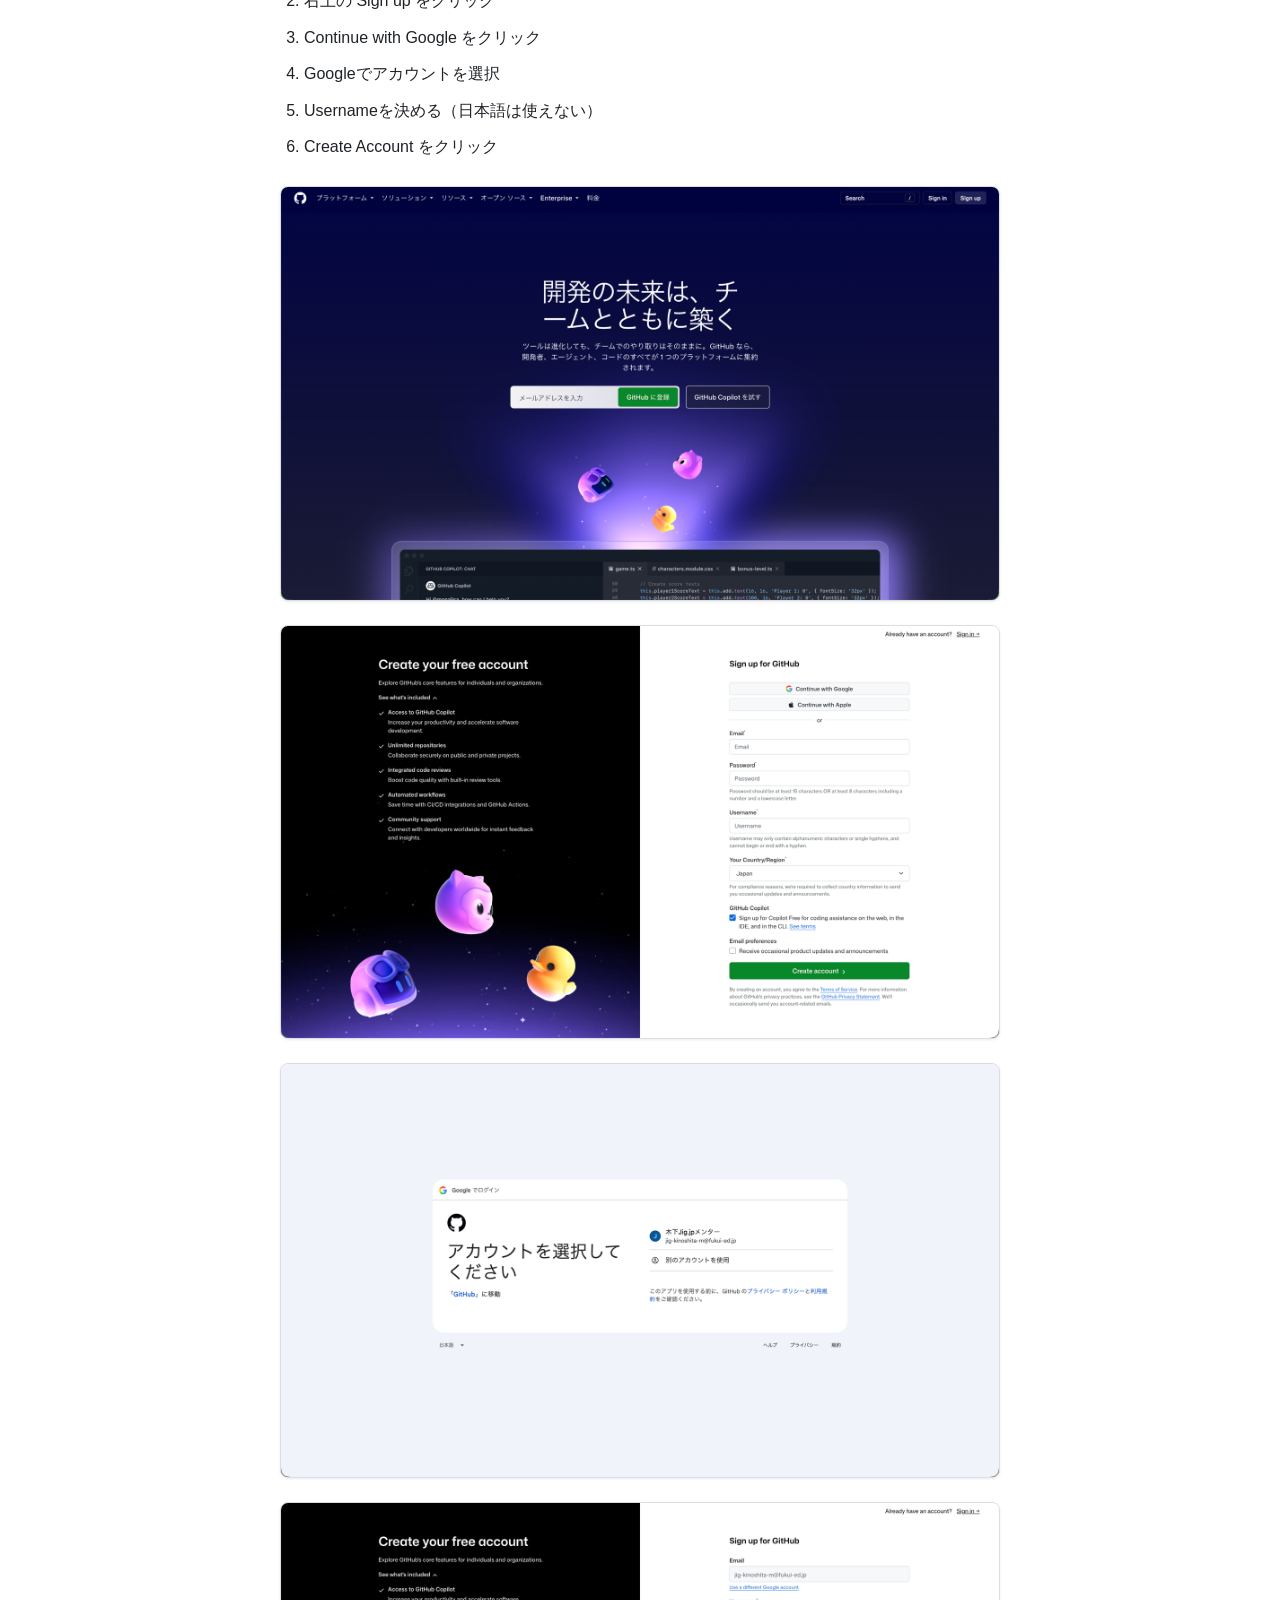
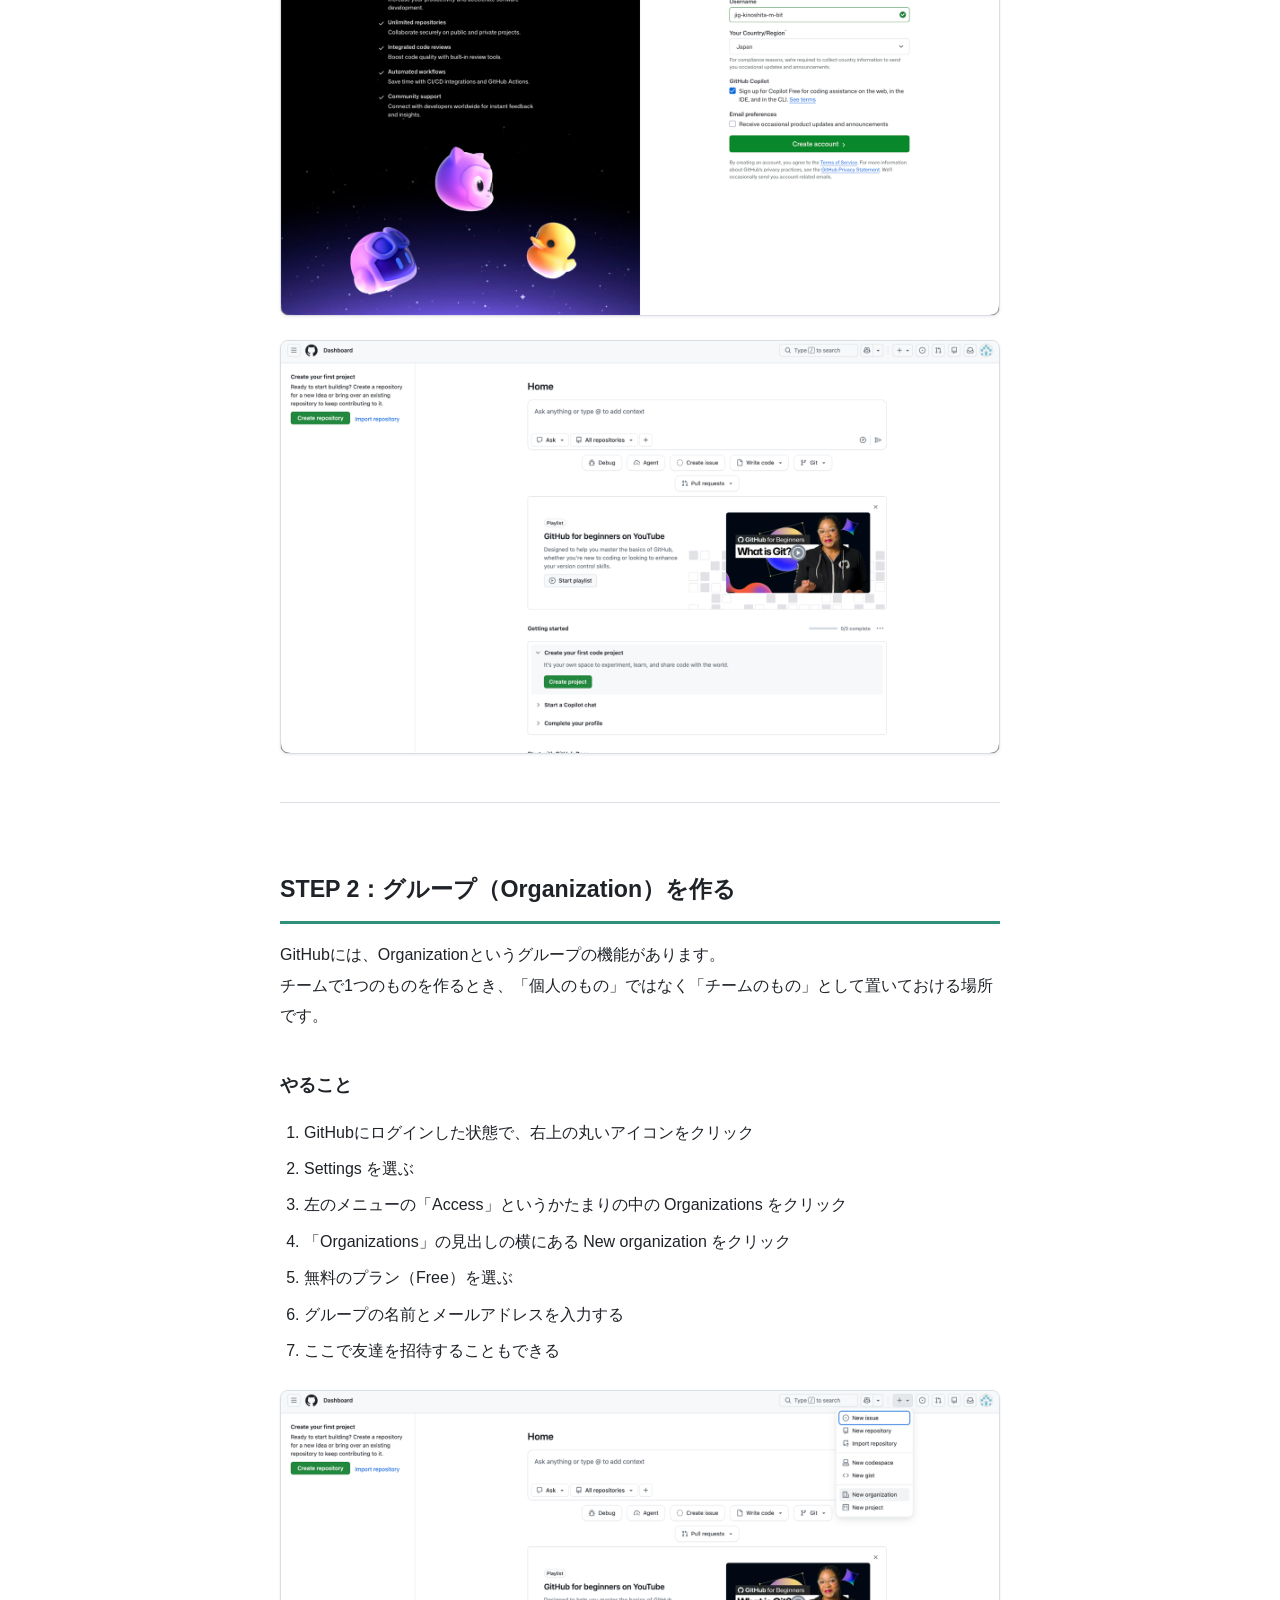
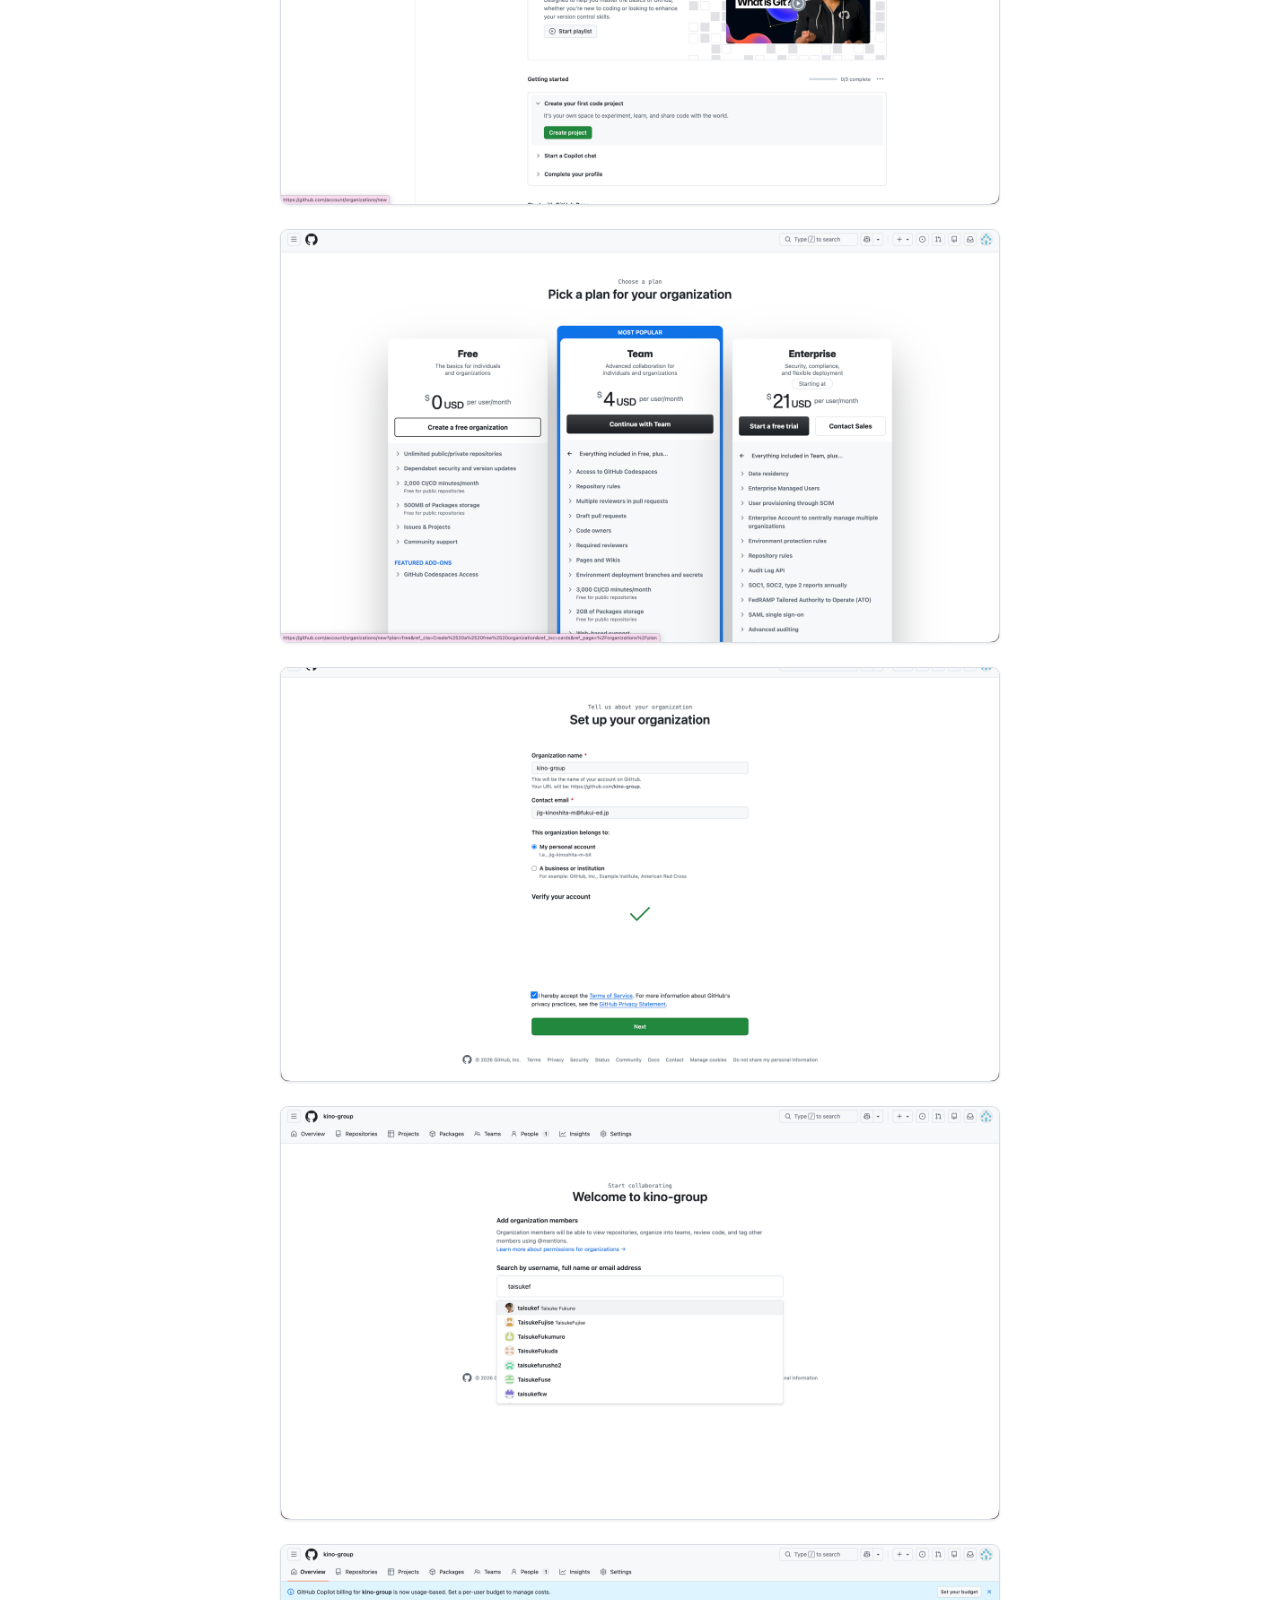
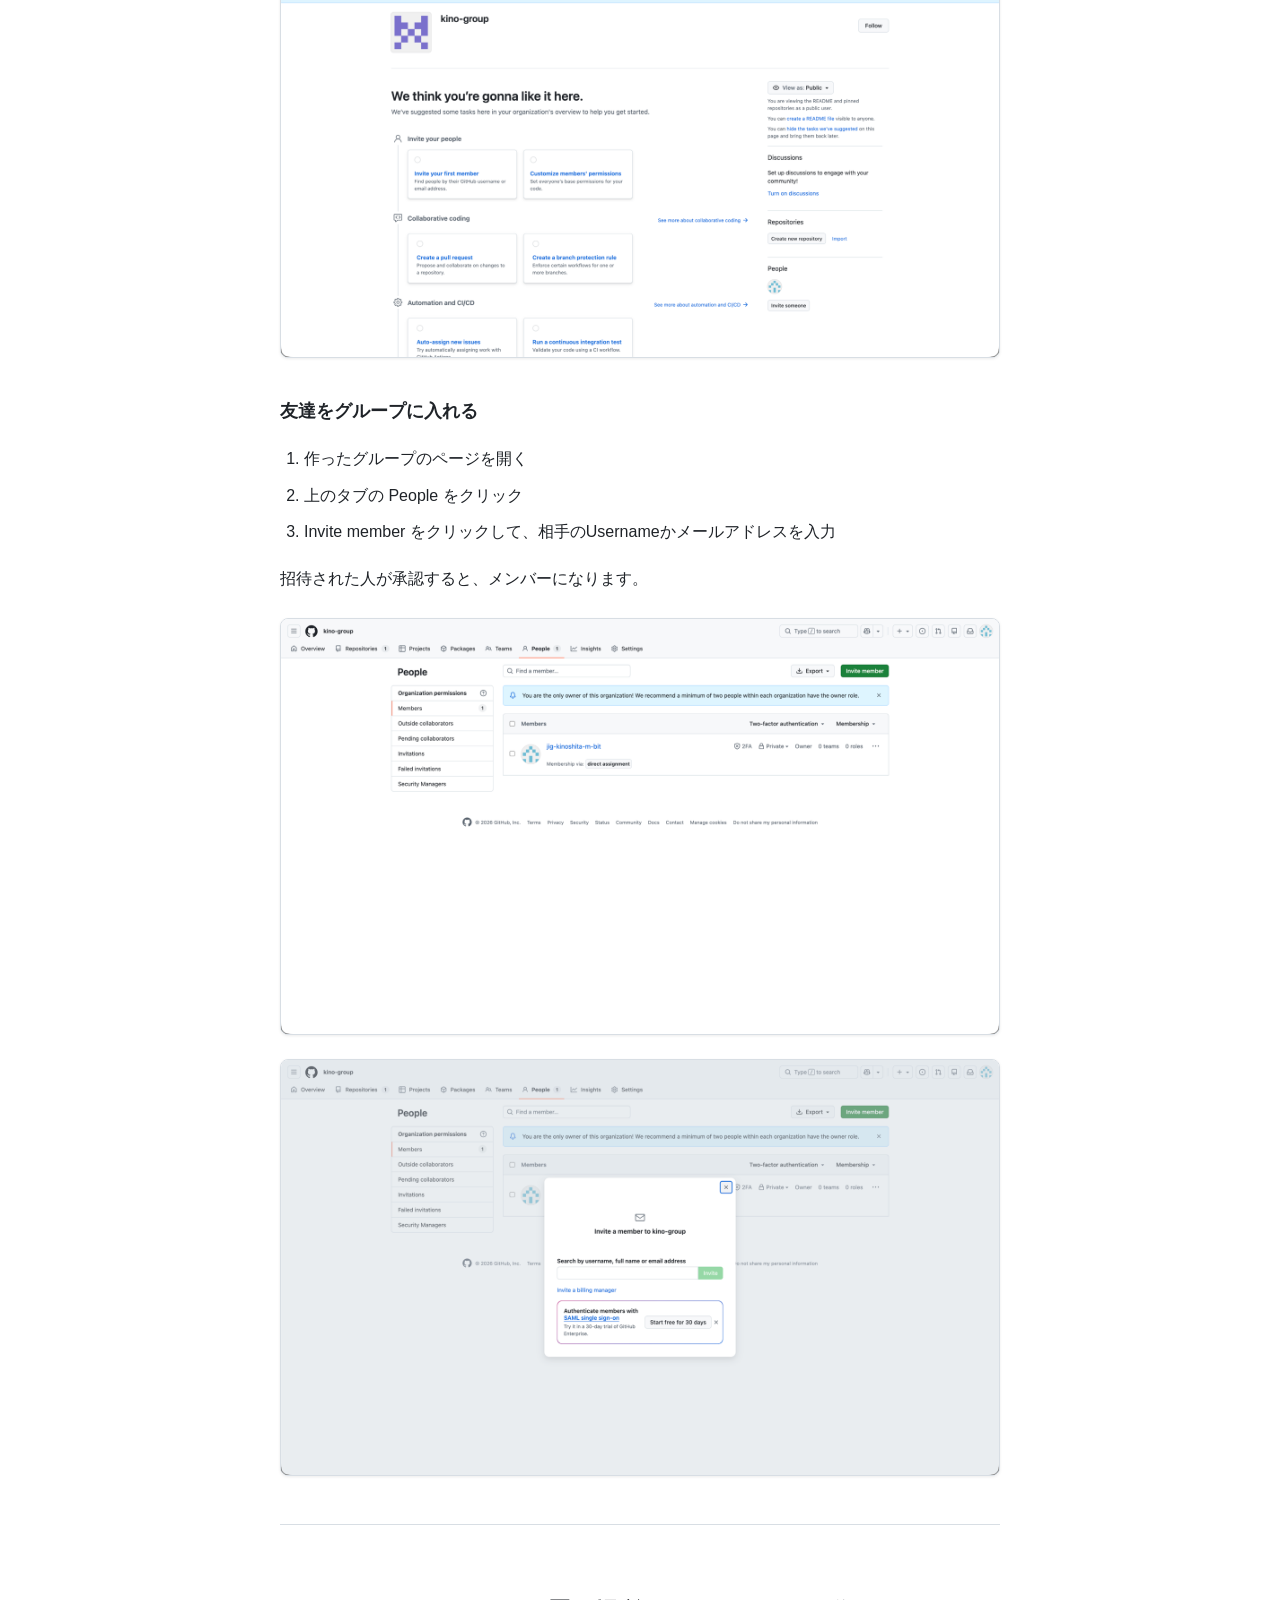
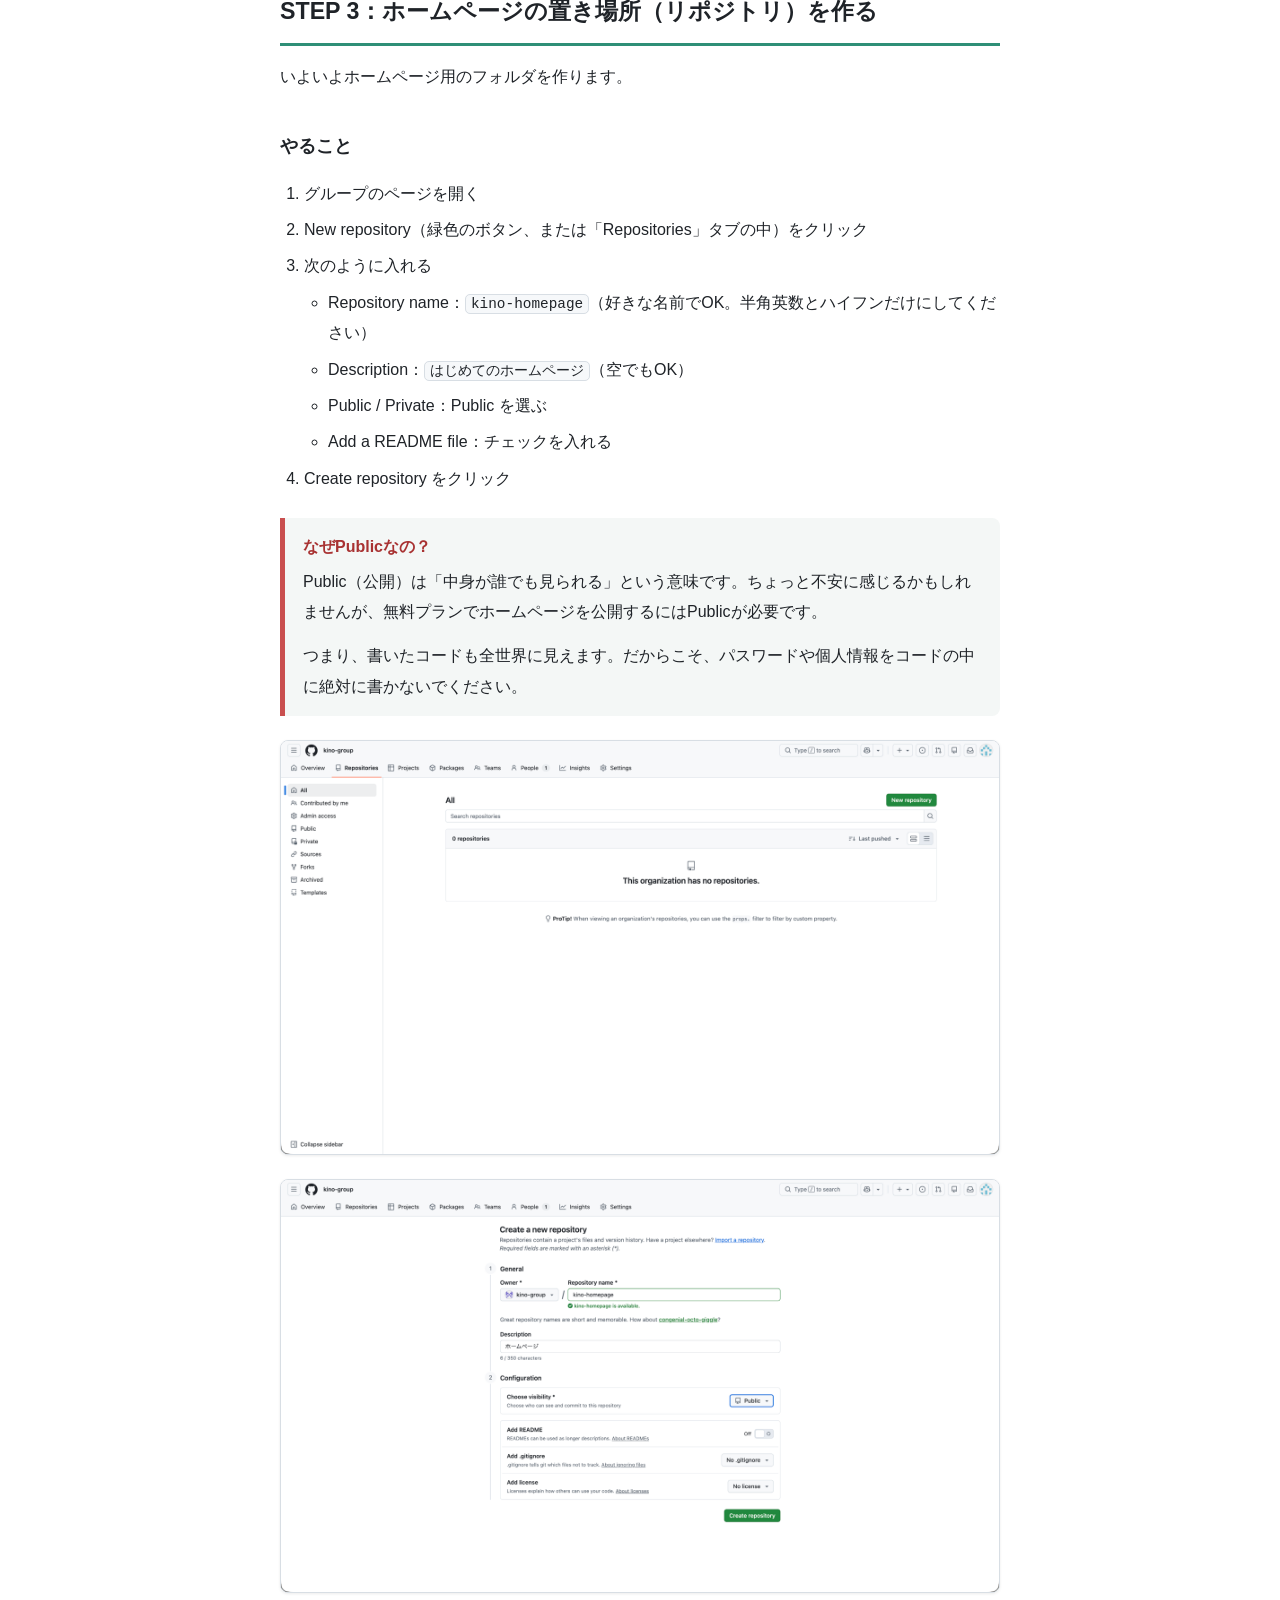
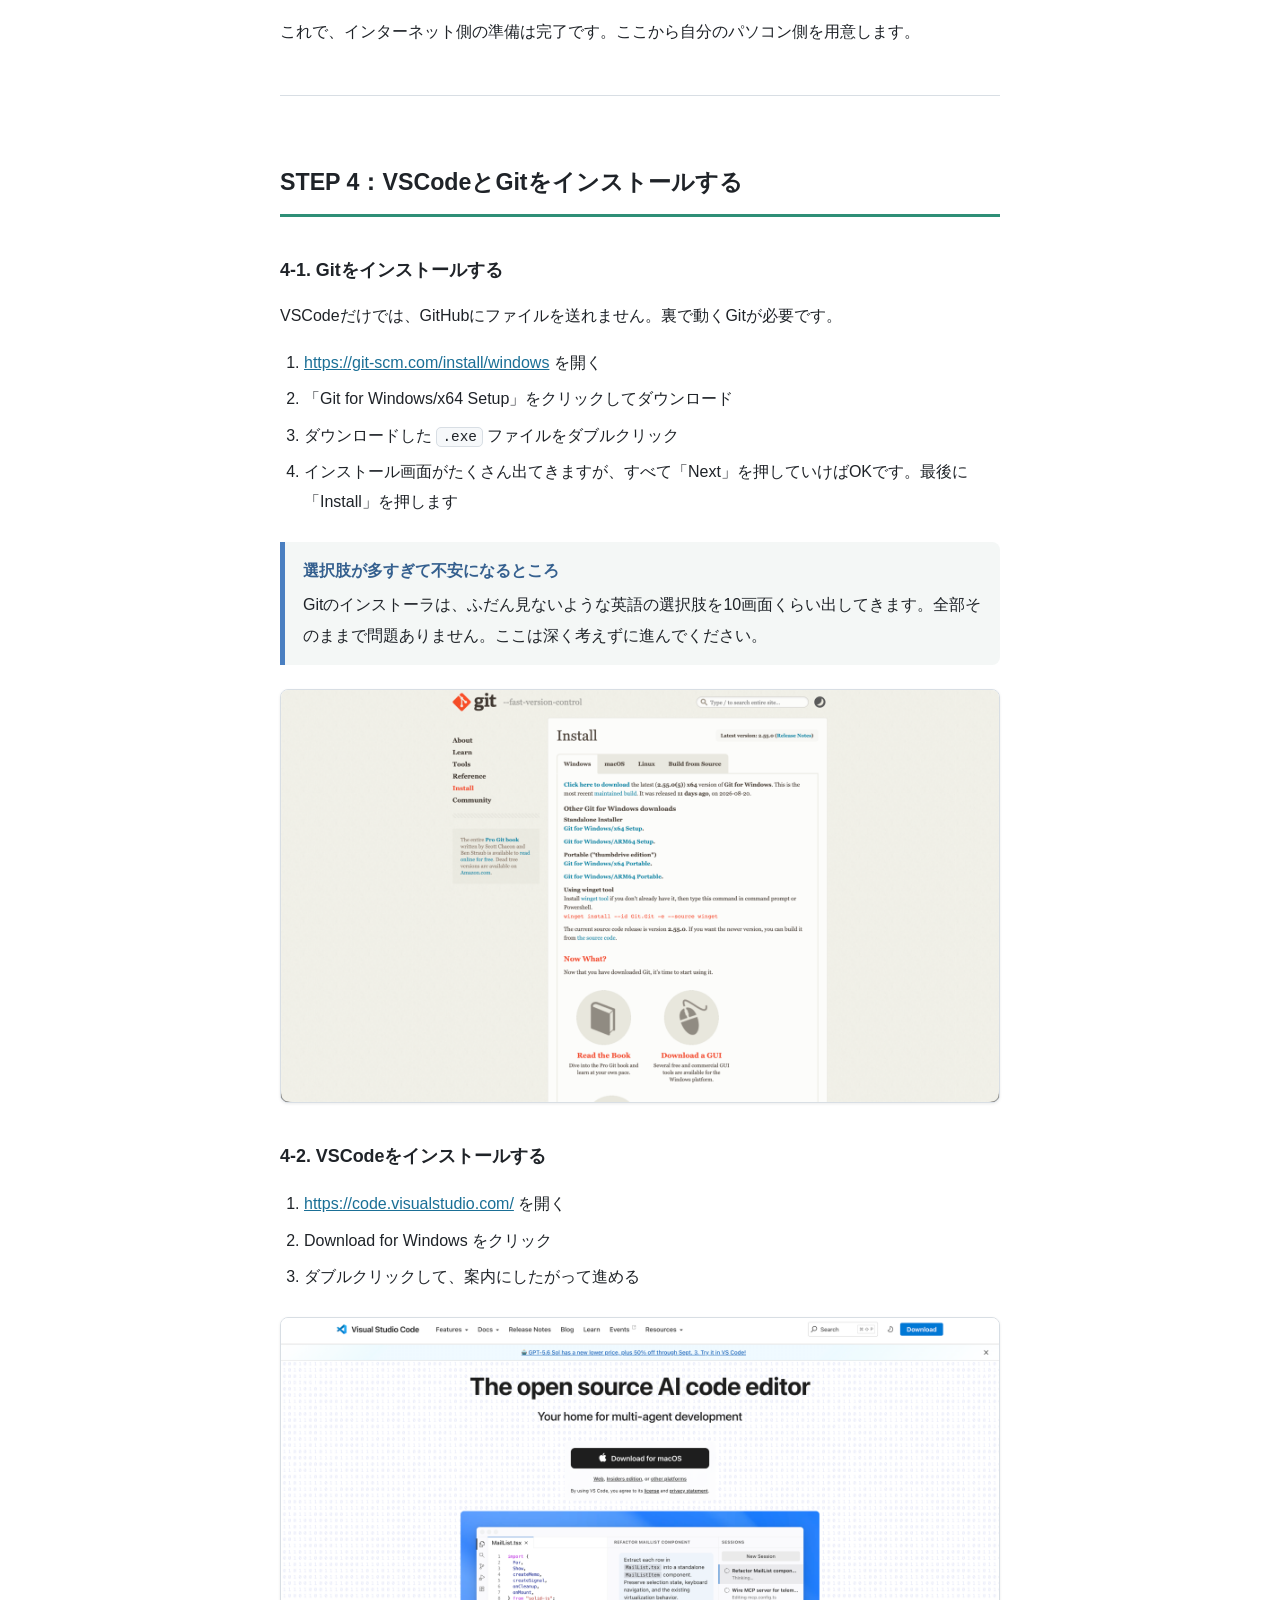
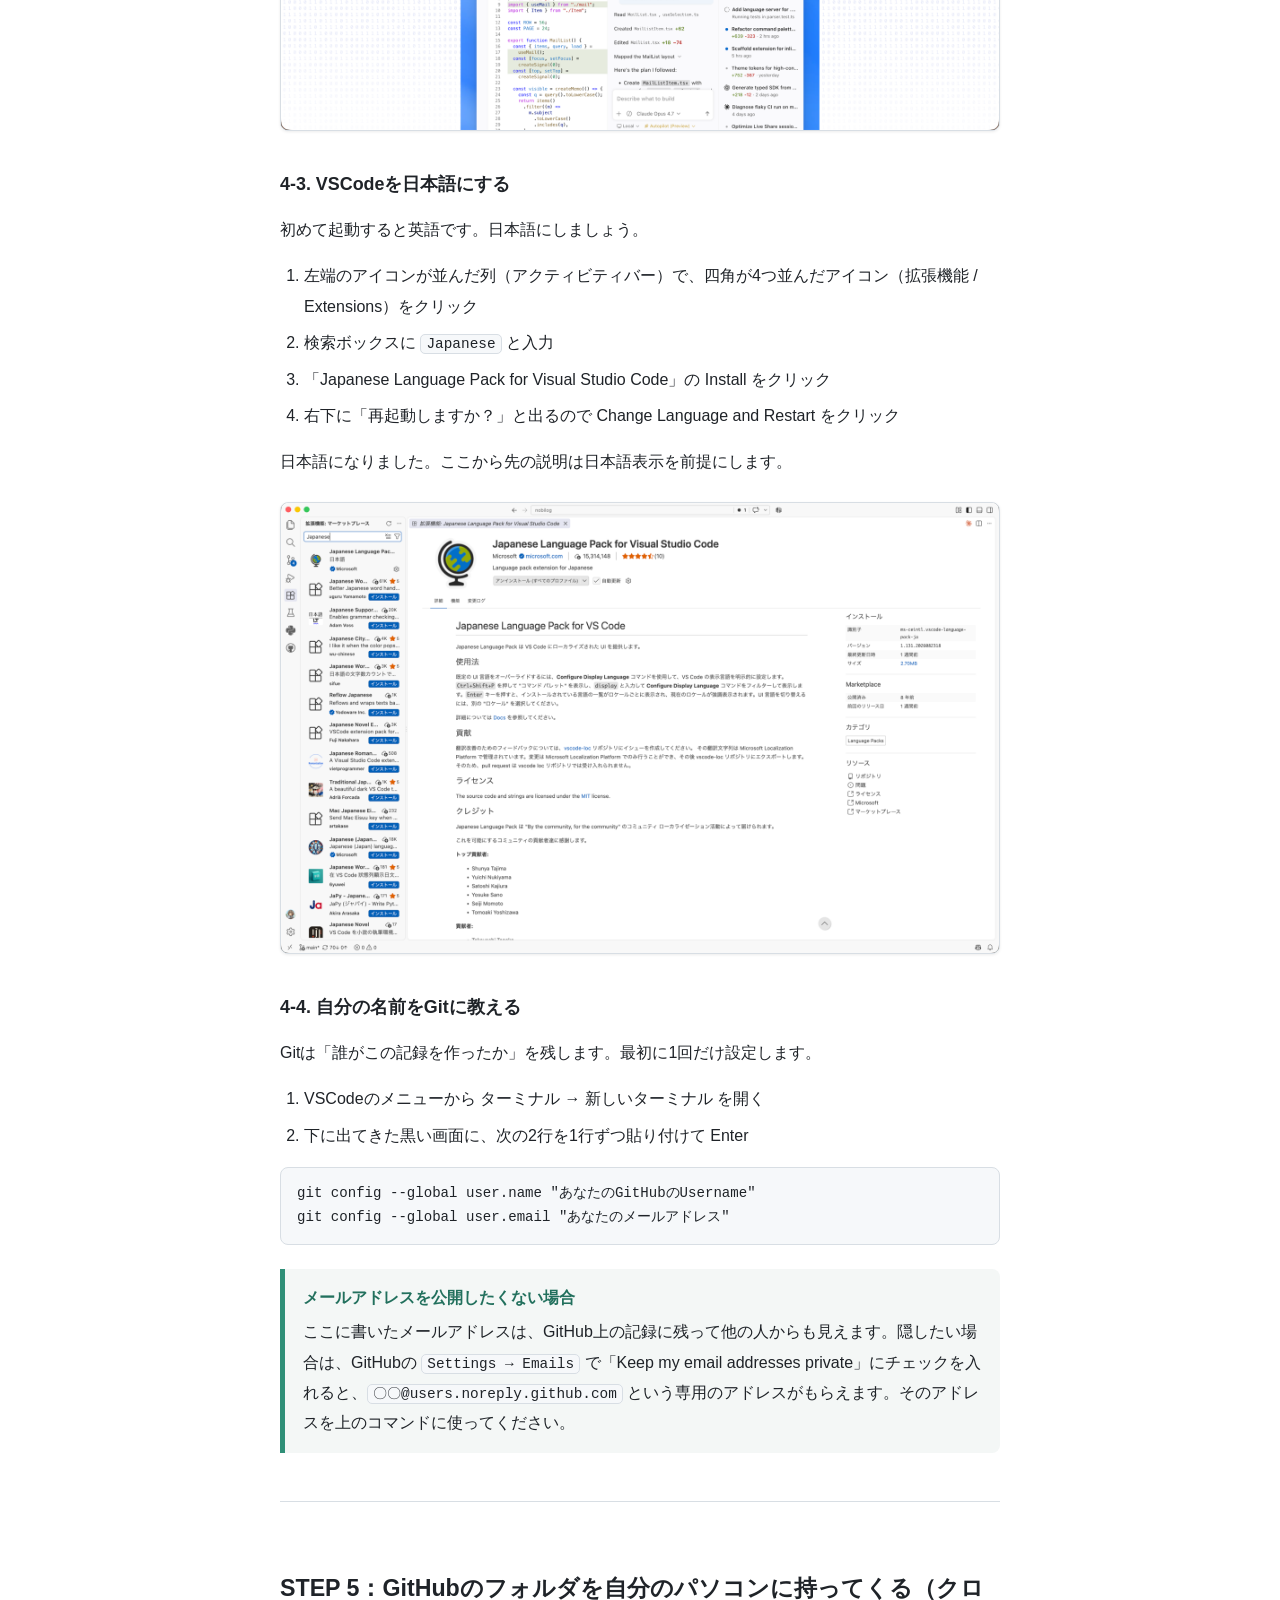
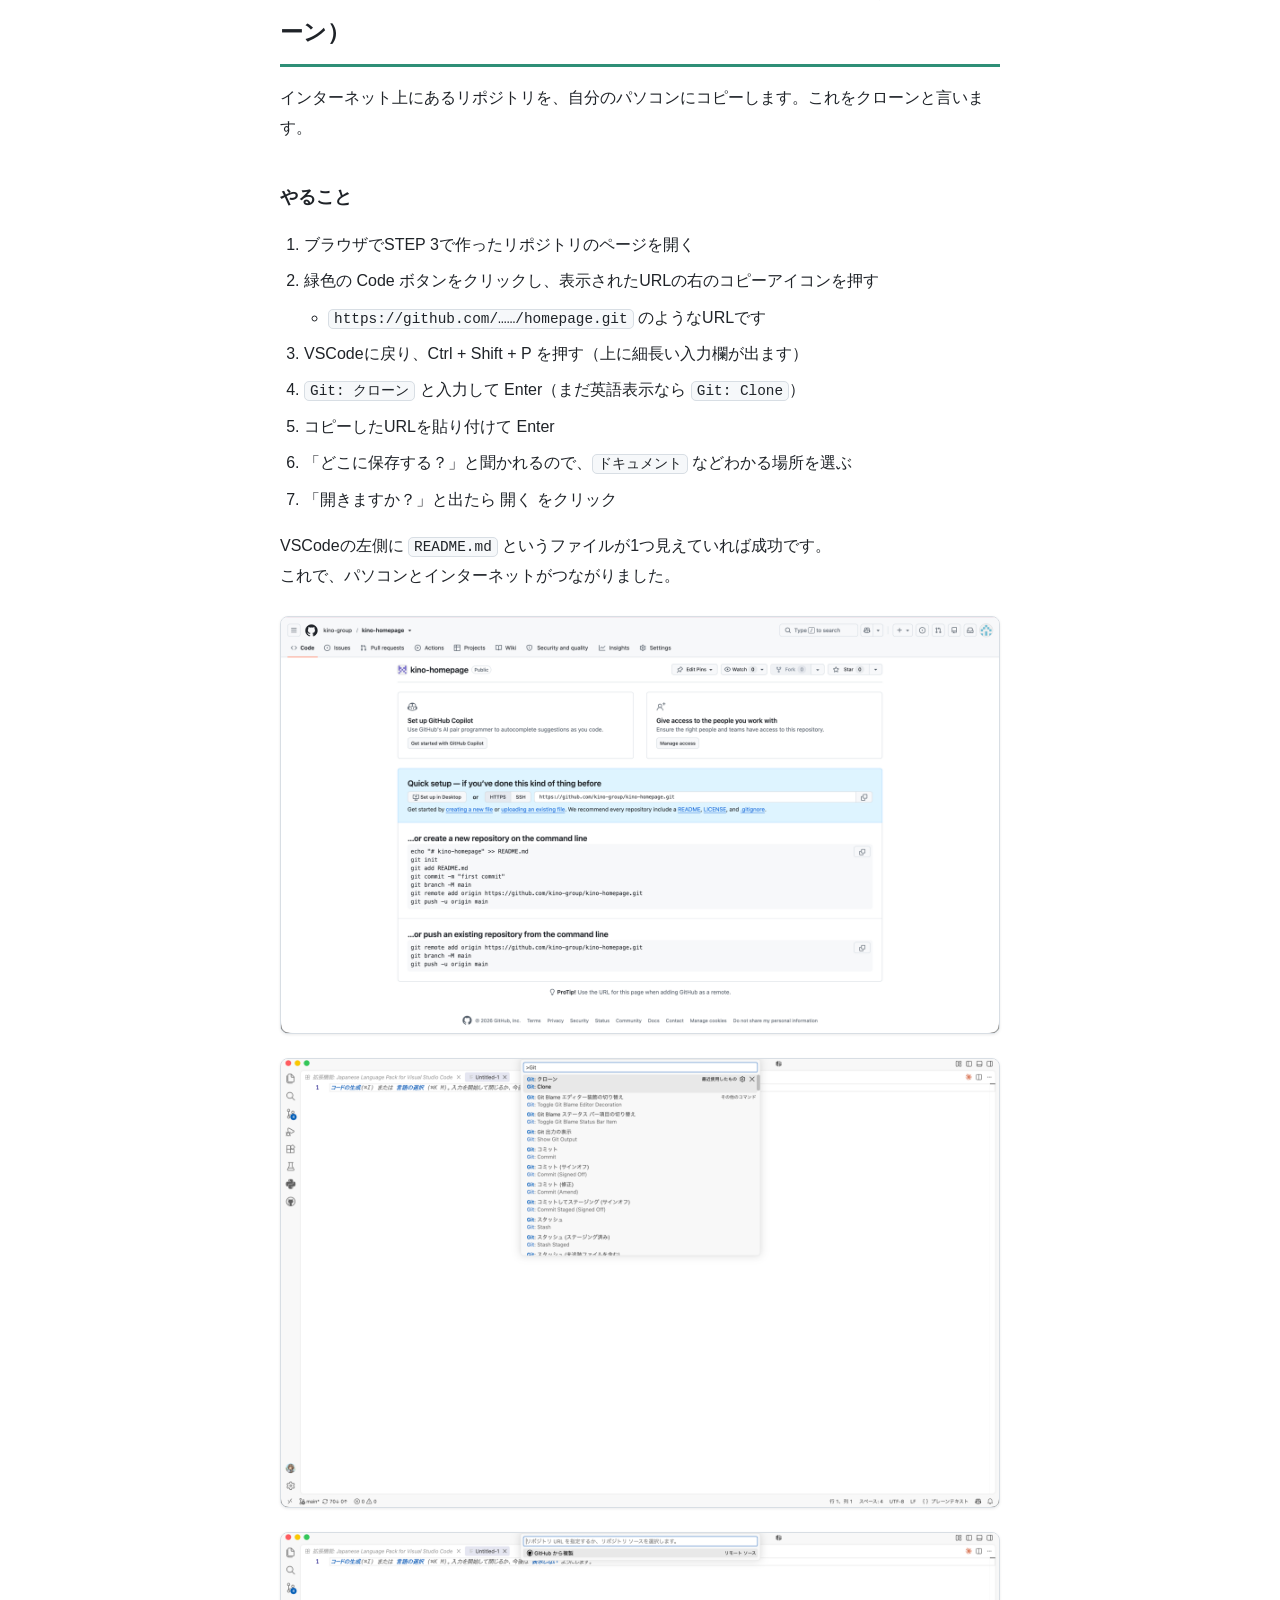
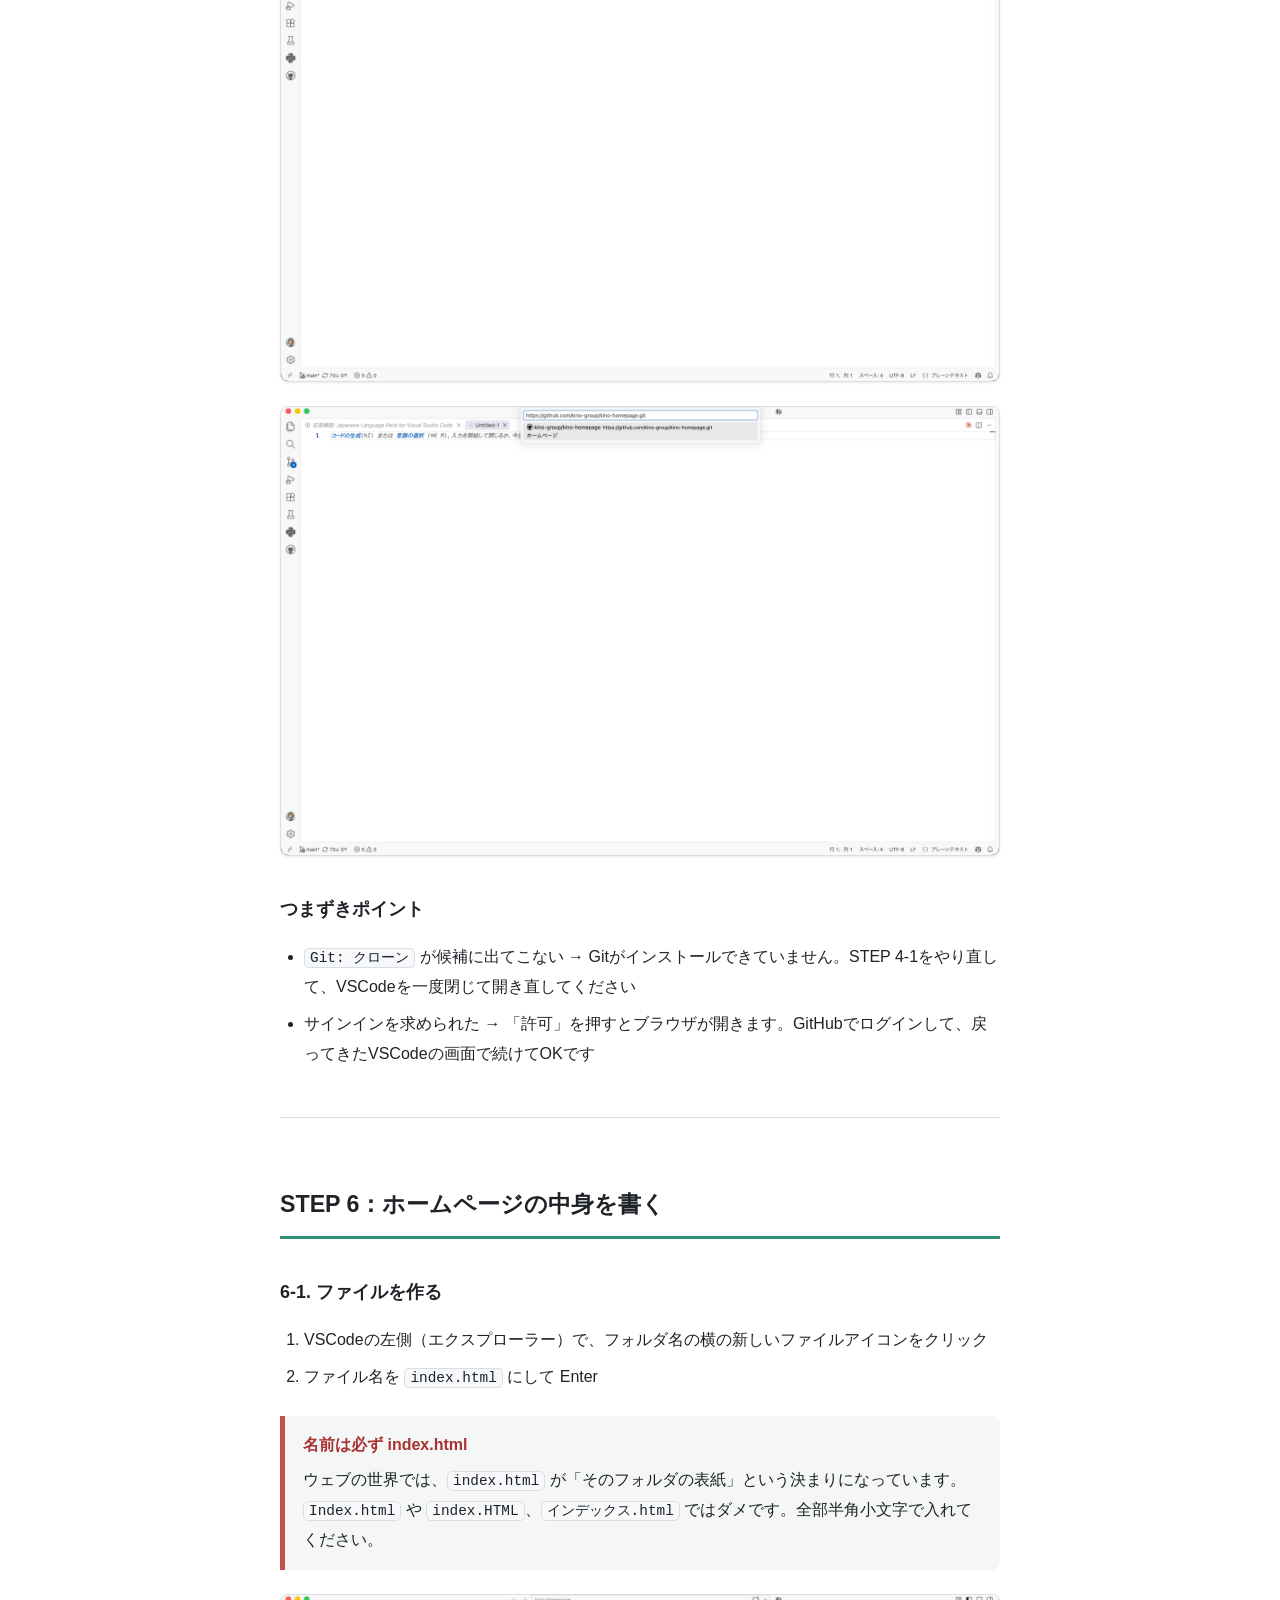
==== commit f008e3aa: "update" ====
--- a/github-pages/index.html
+++ b/github-pages/index.html
@@ -134,7 +134,6 @@
 <header class="hero">
   <div class="inner">
     <h1>GitHubとVSCodeでホームページを作って公開しよう</h1>
-    <p>登録から公開まで、9ステップの手順書</p>
   </div>
 </header>
 
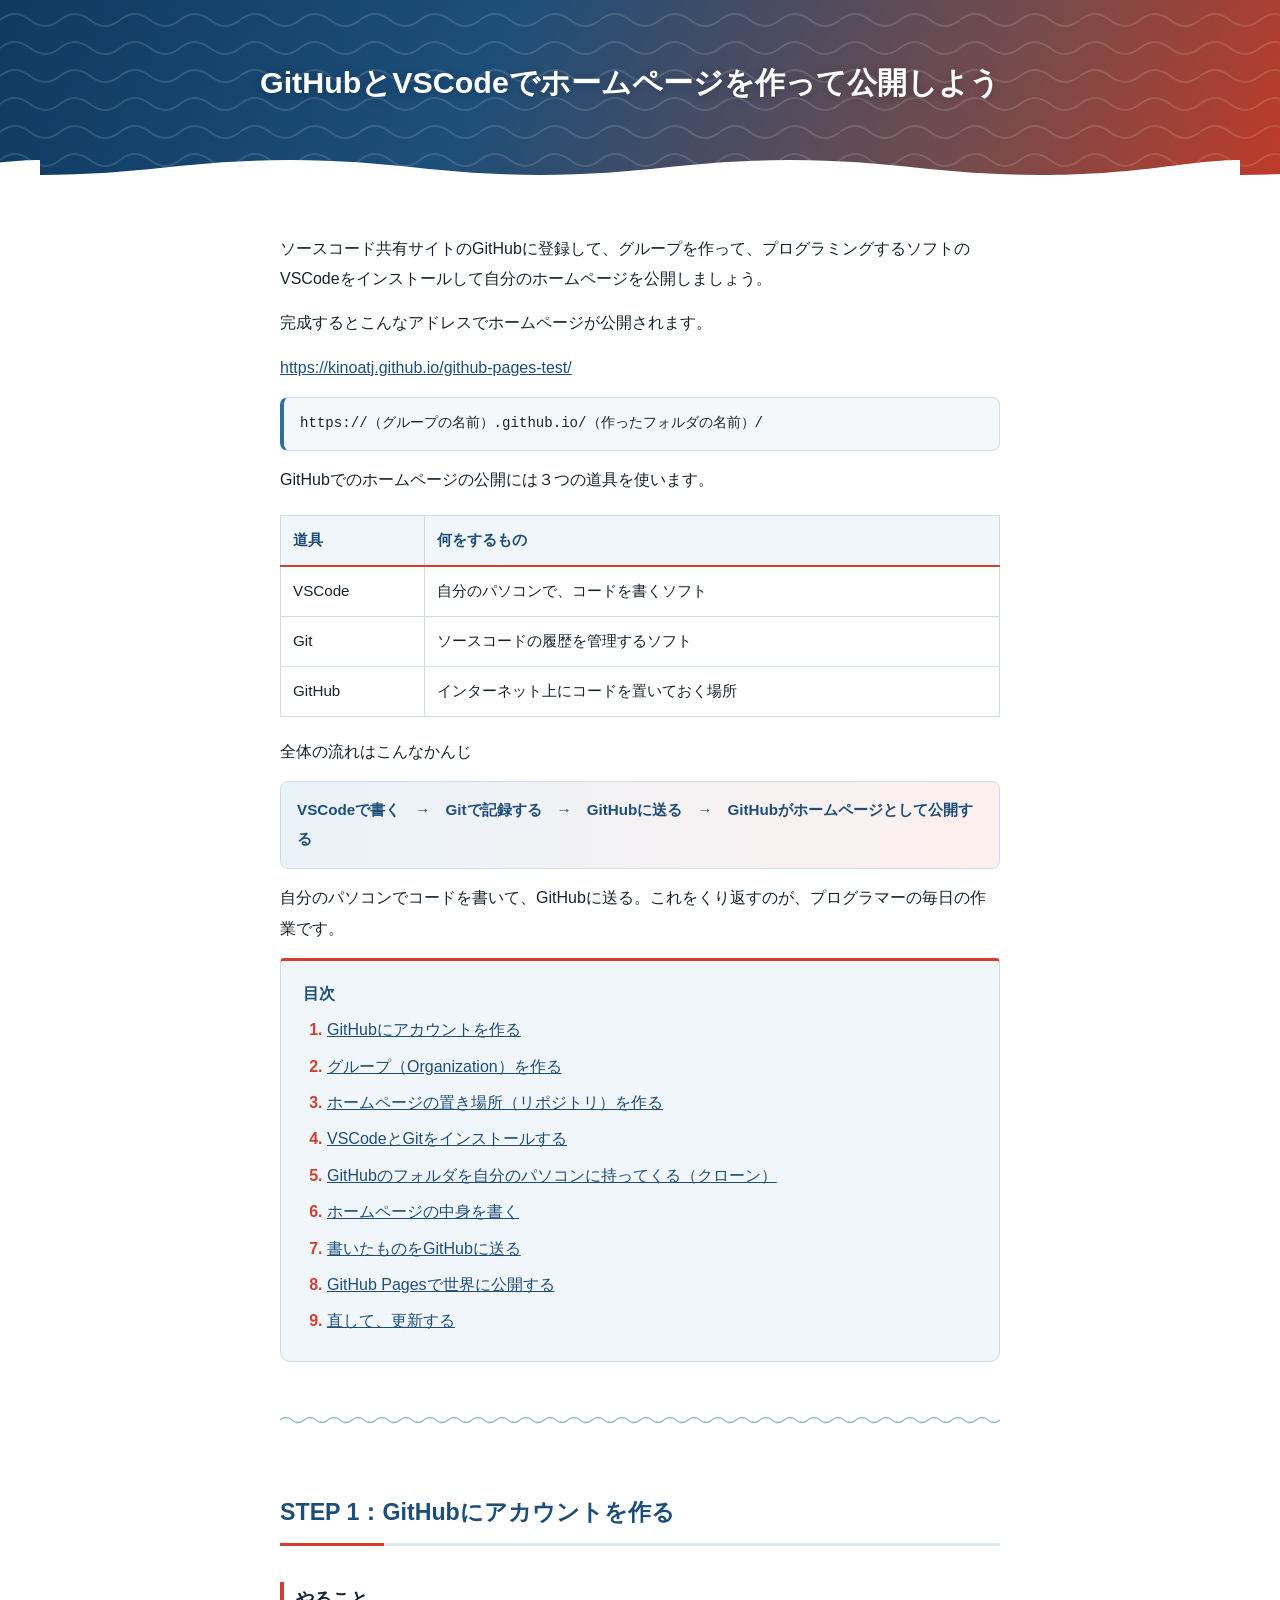
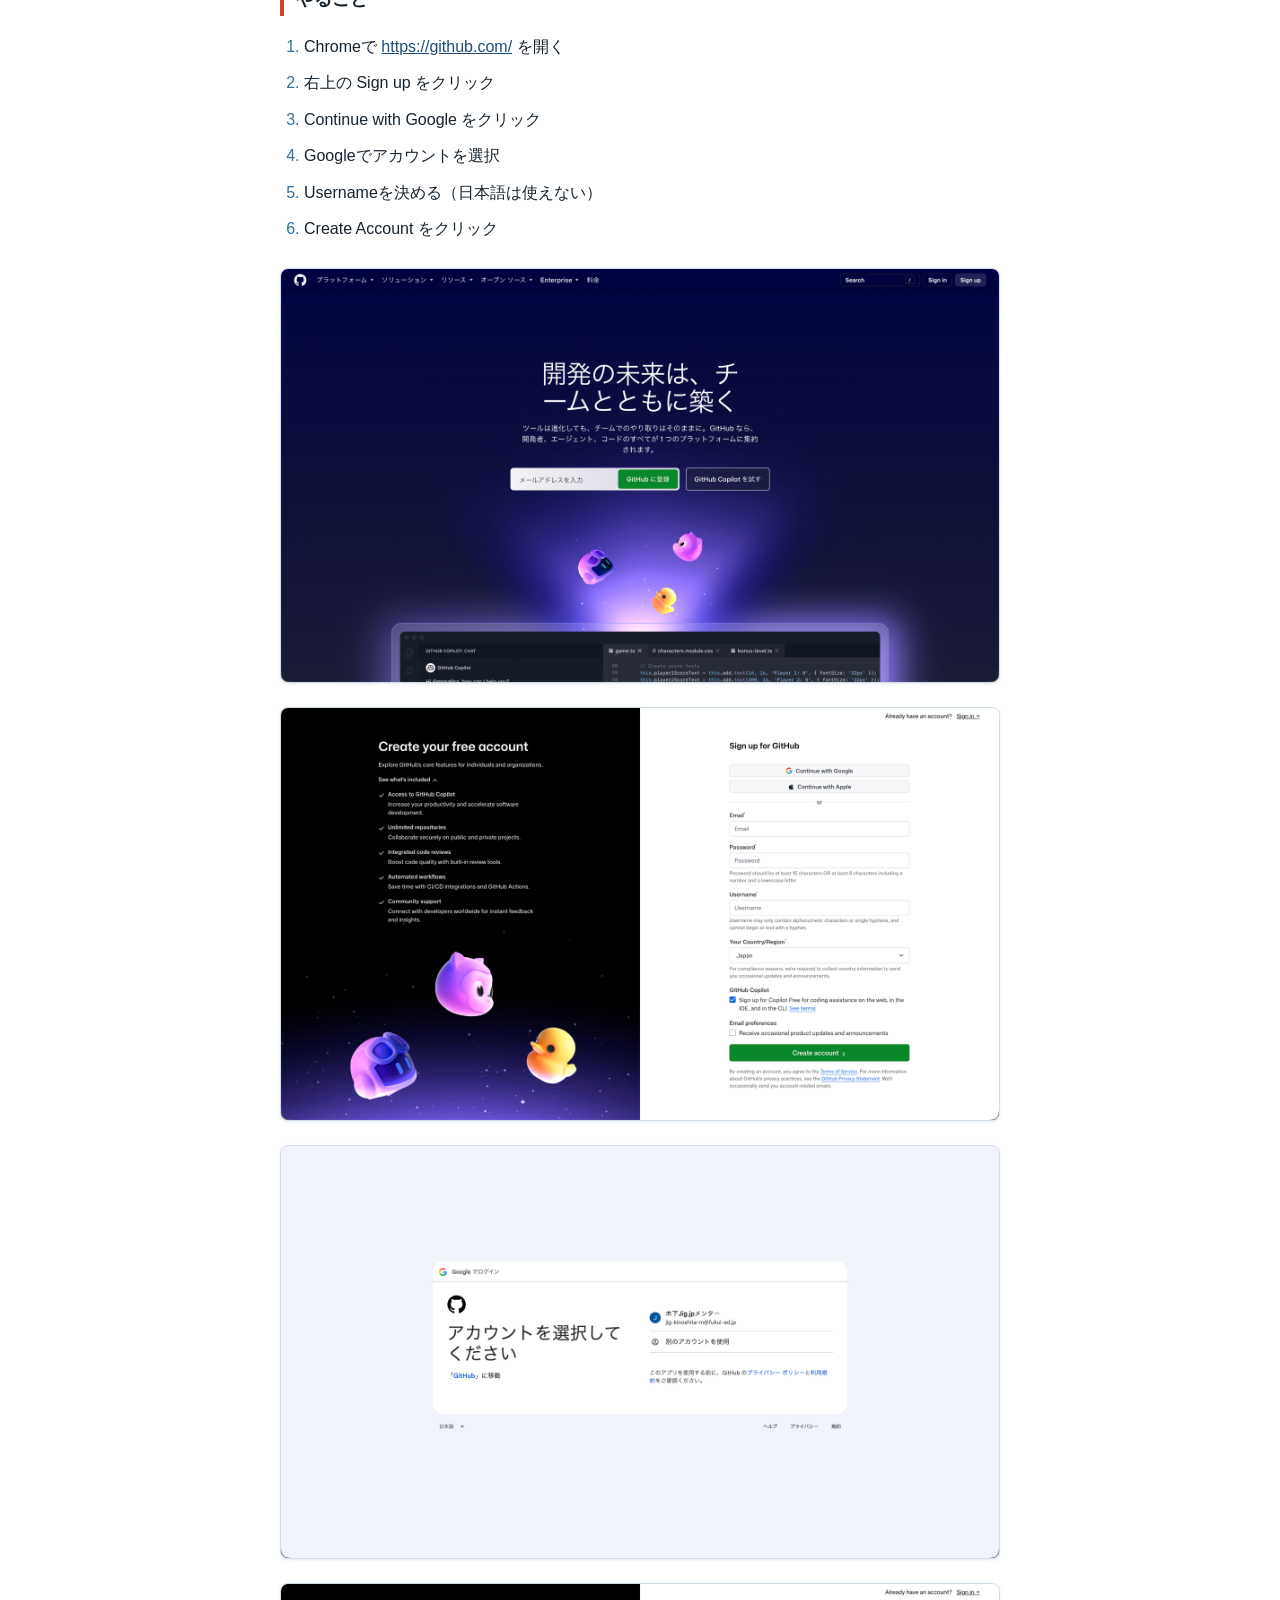
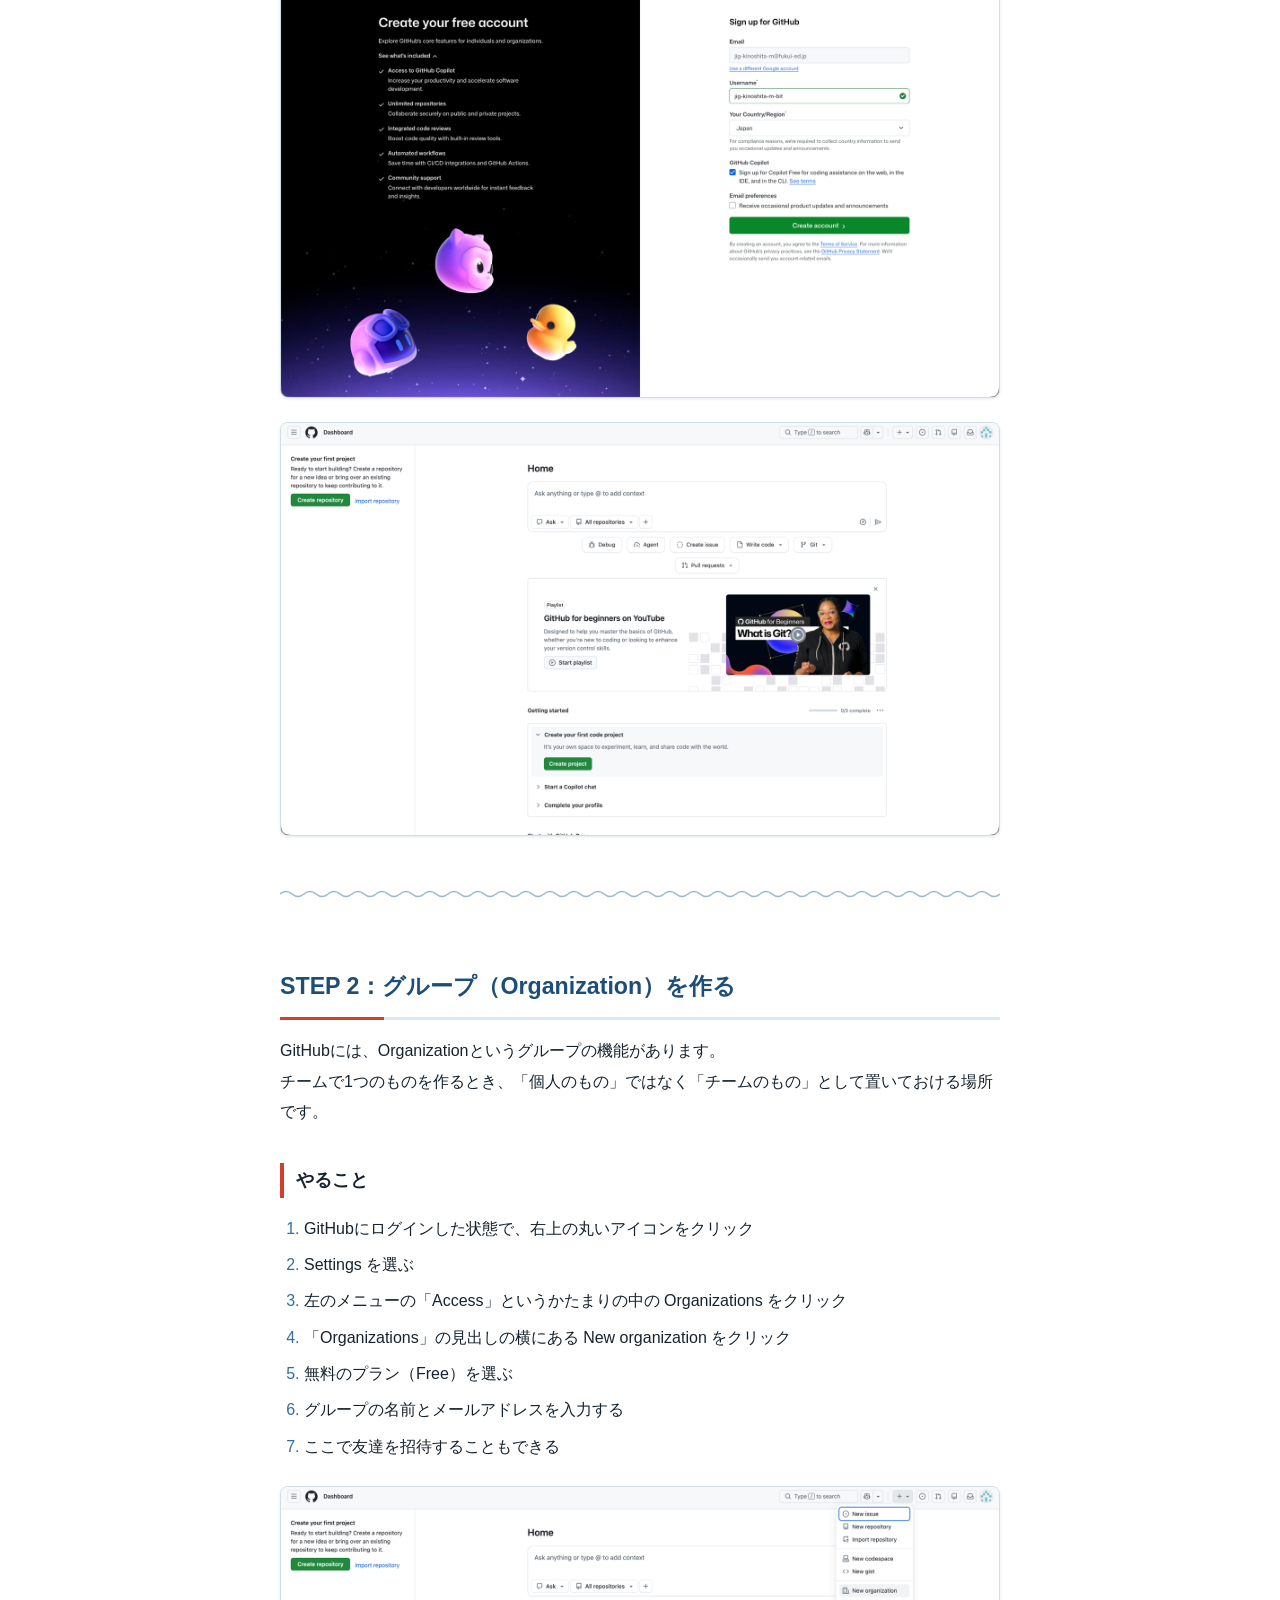
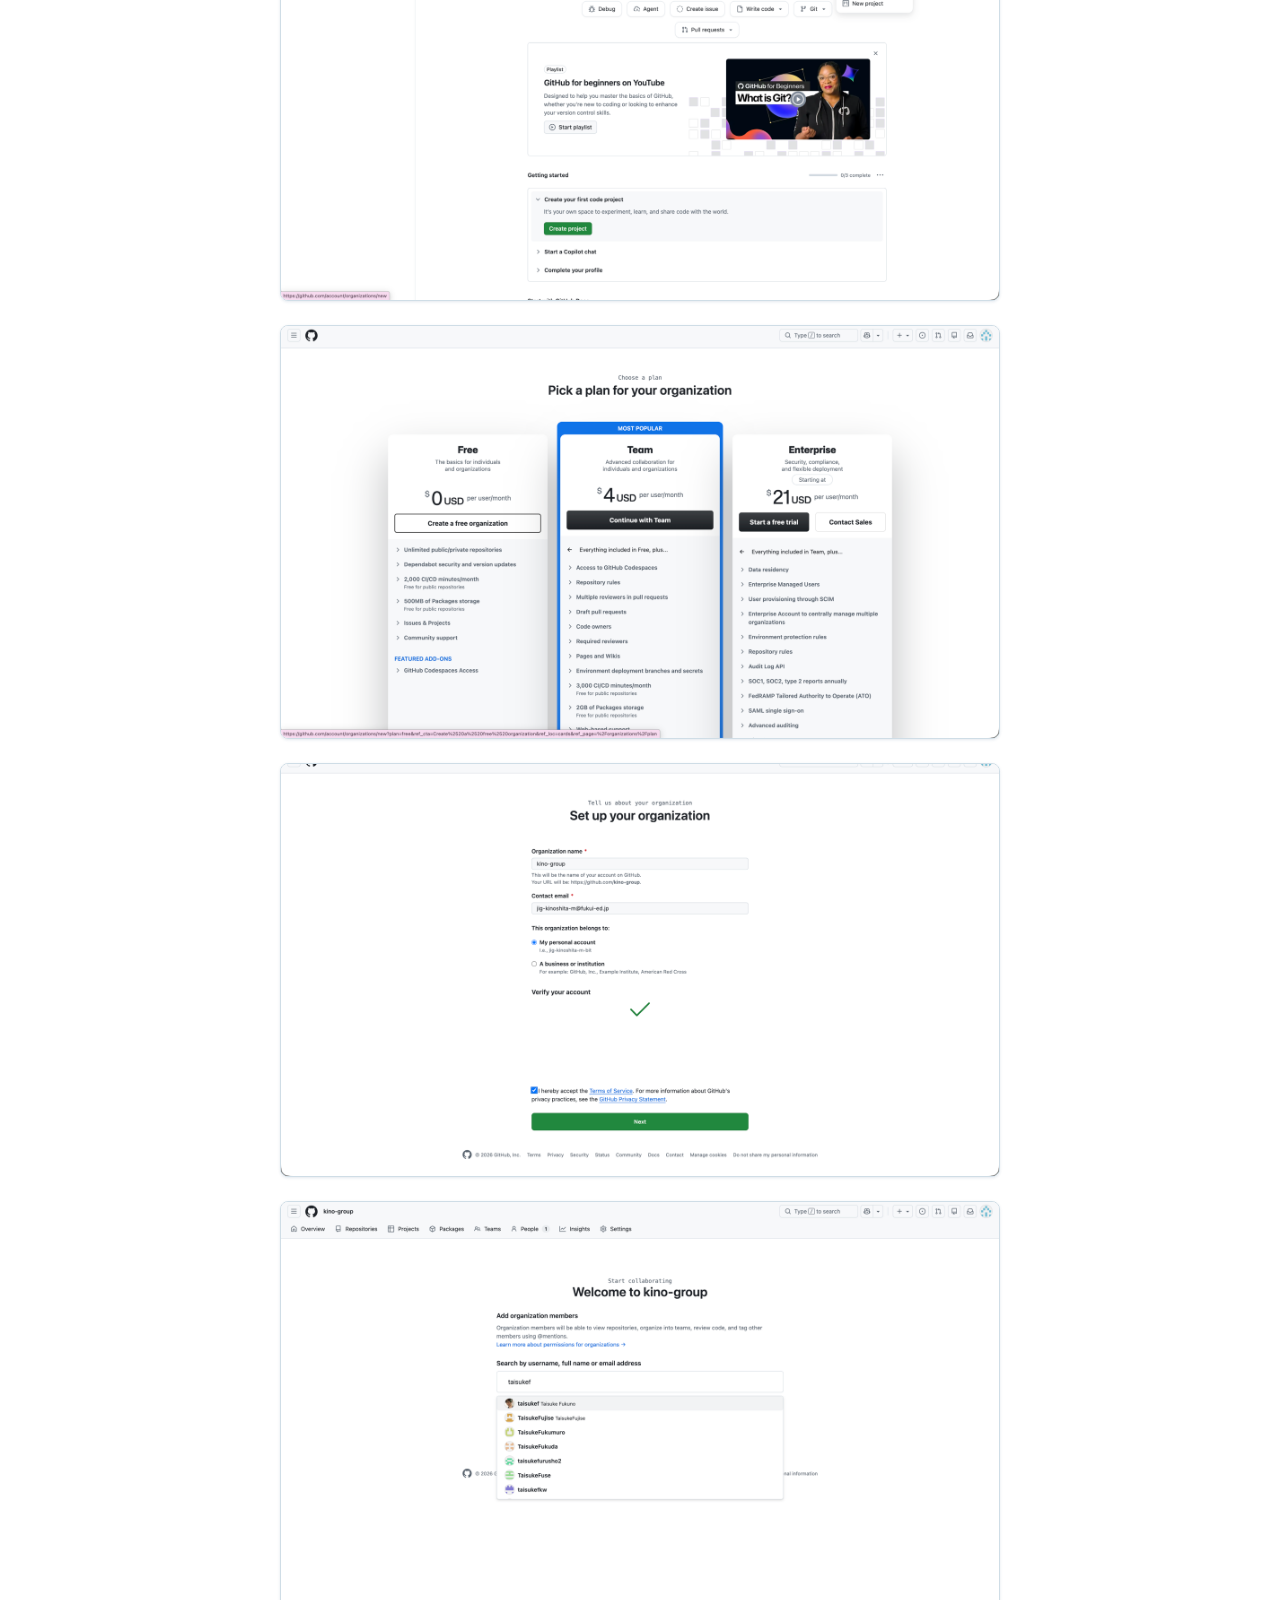
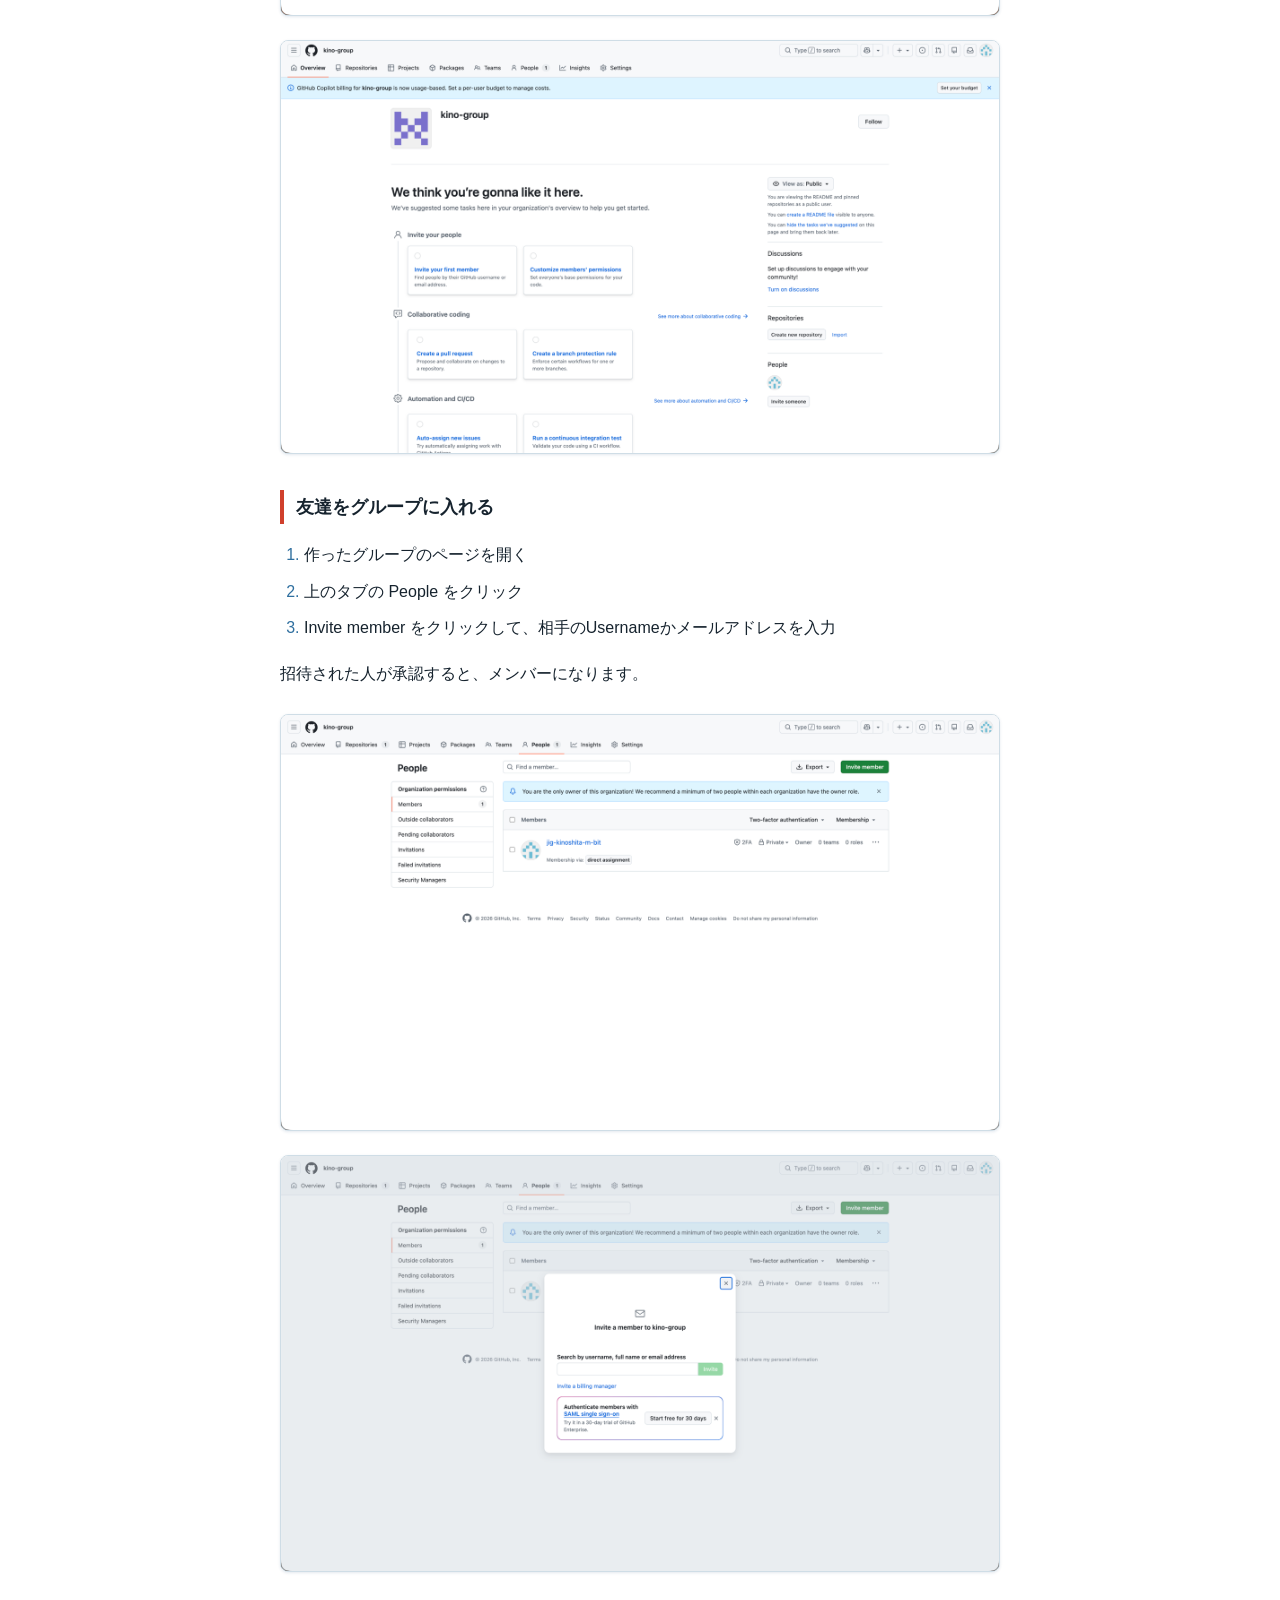
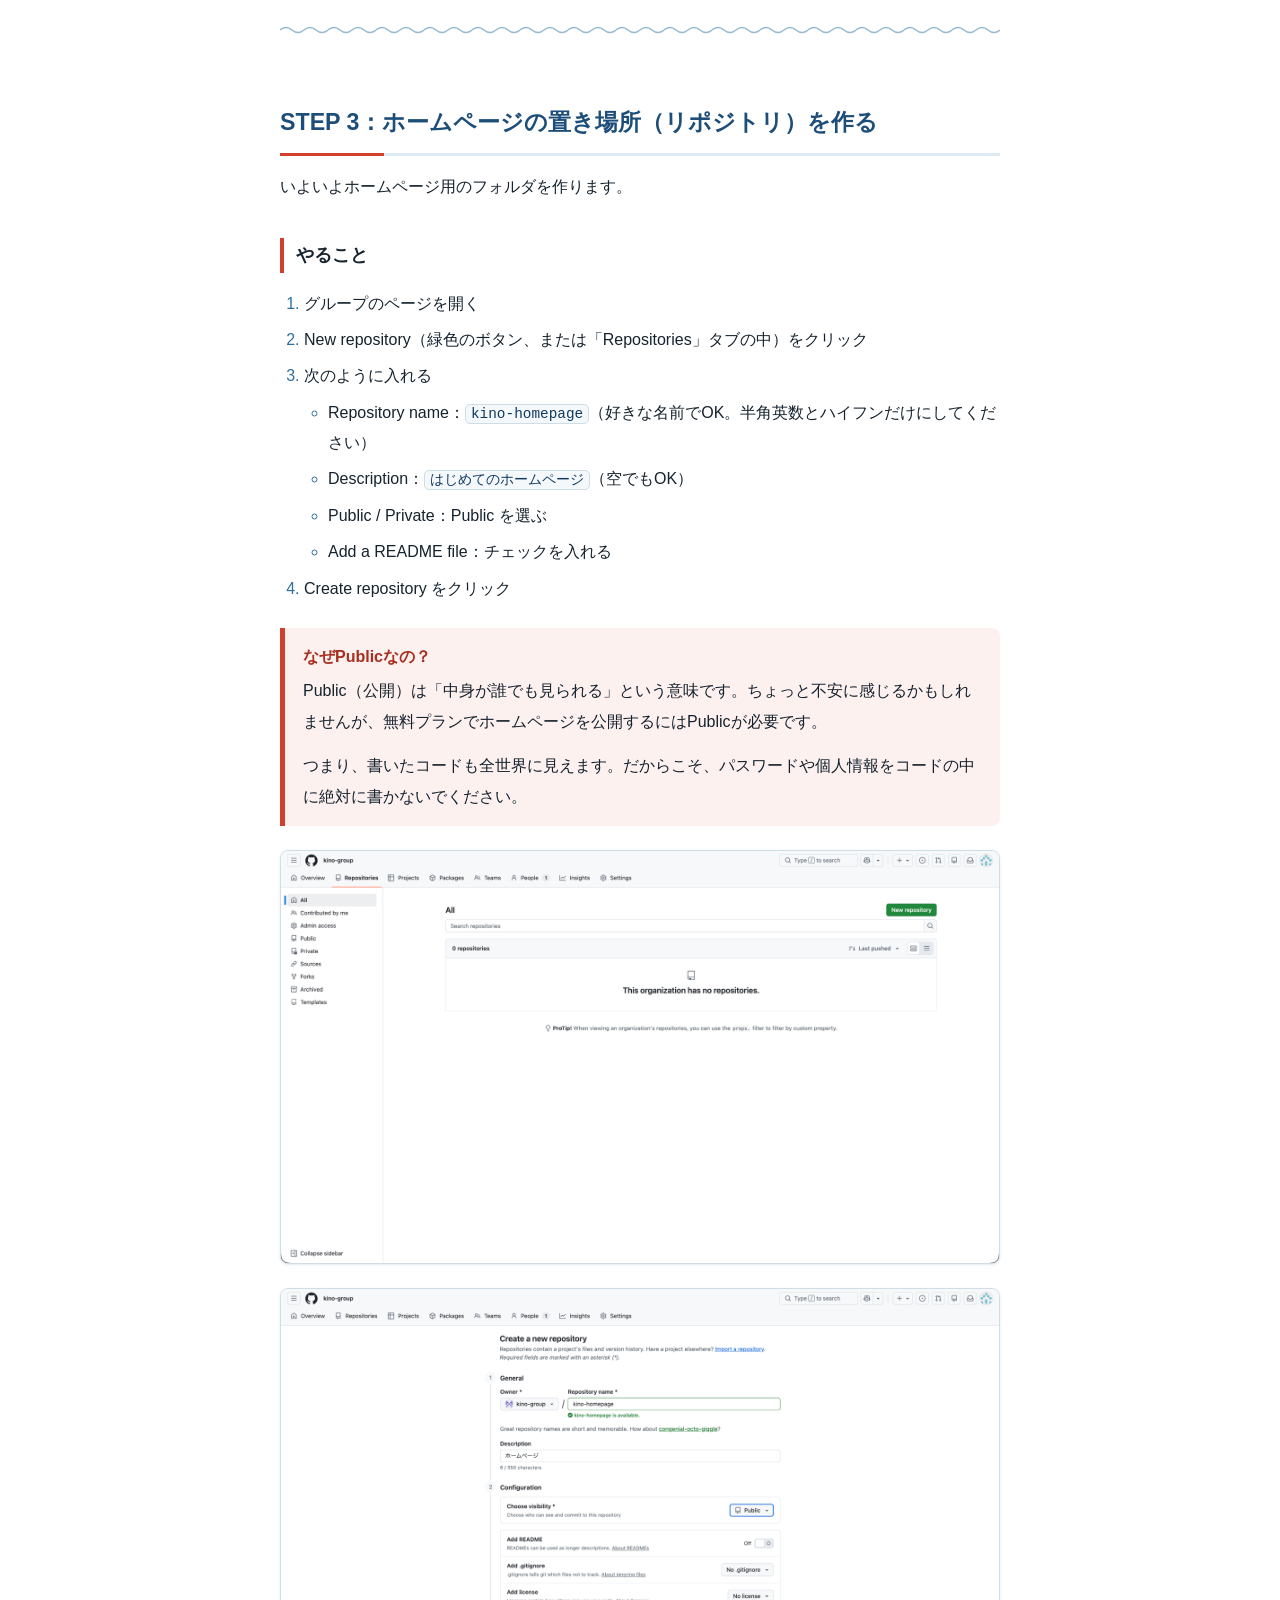
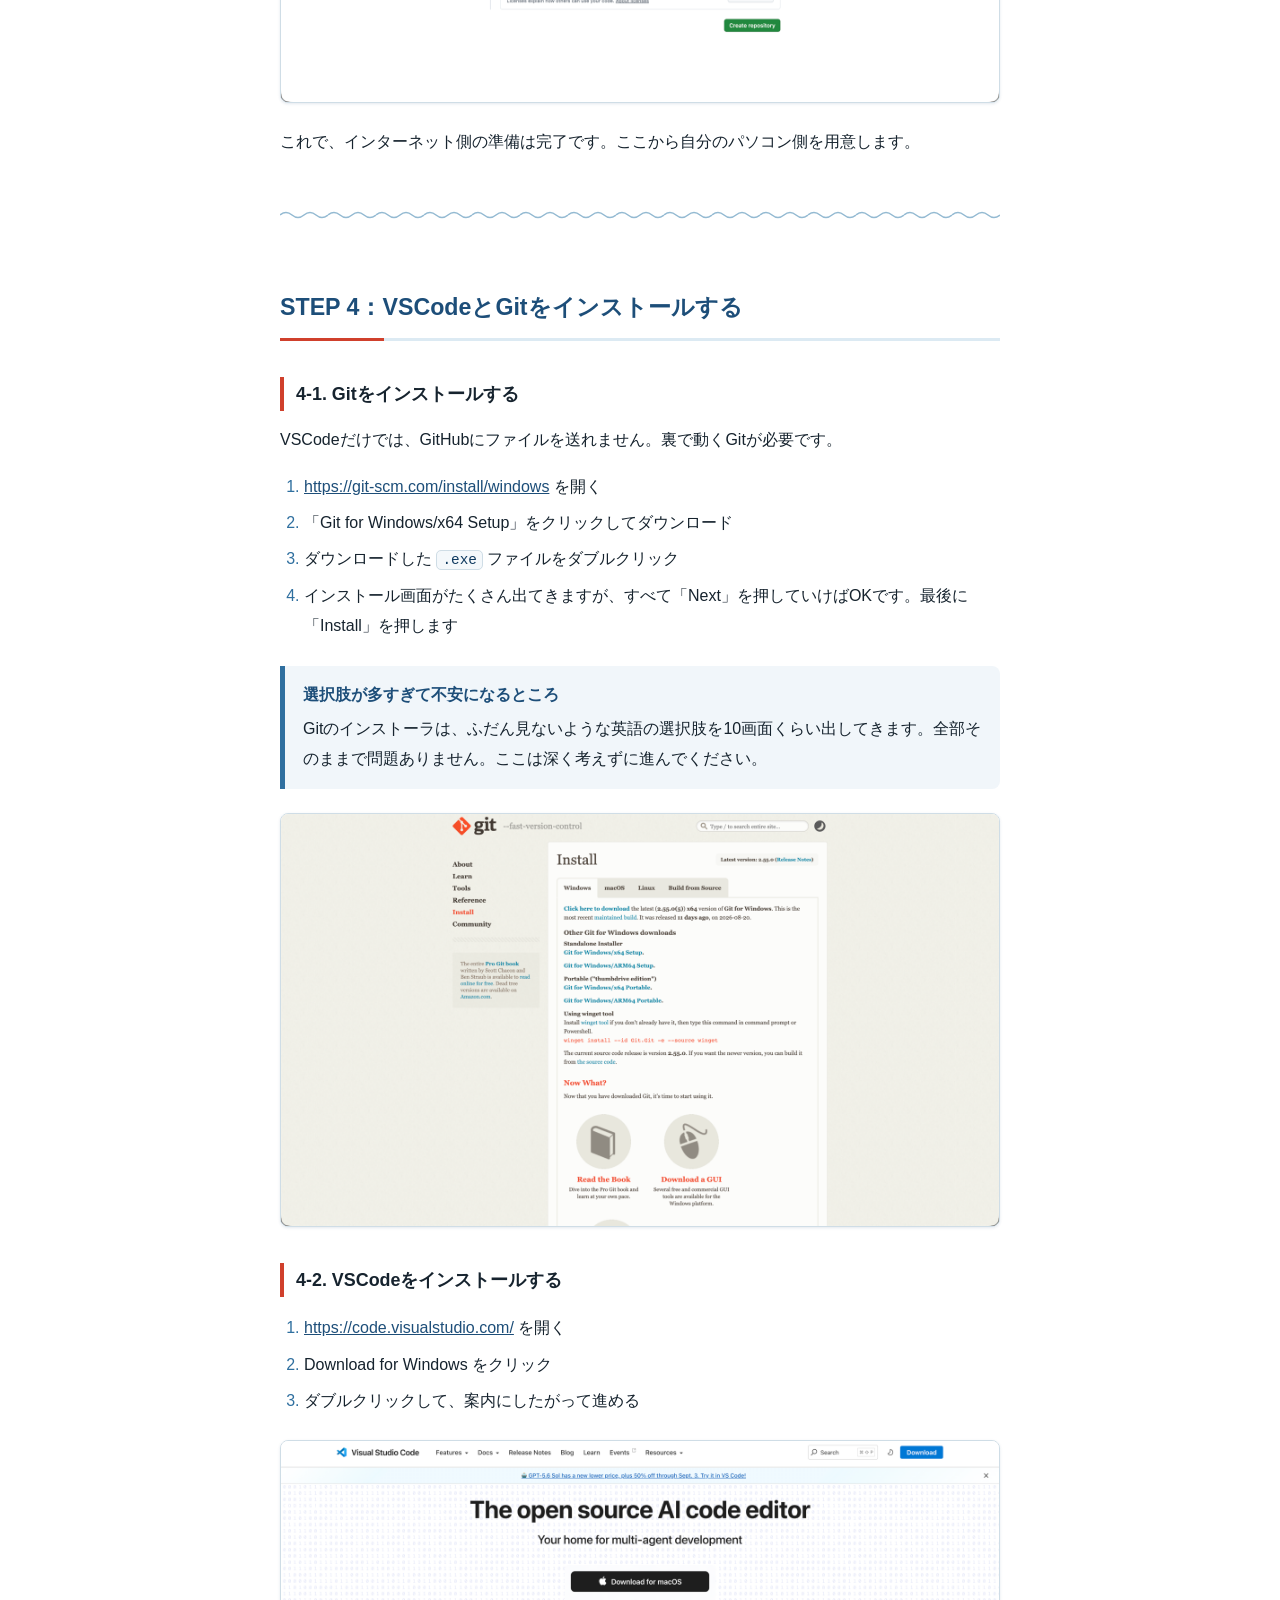
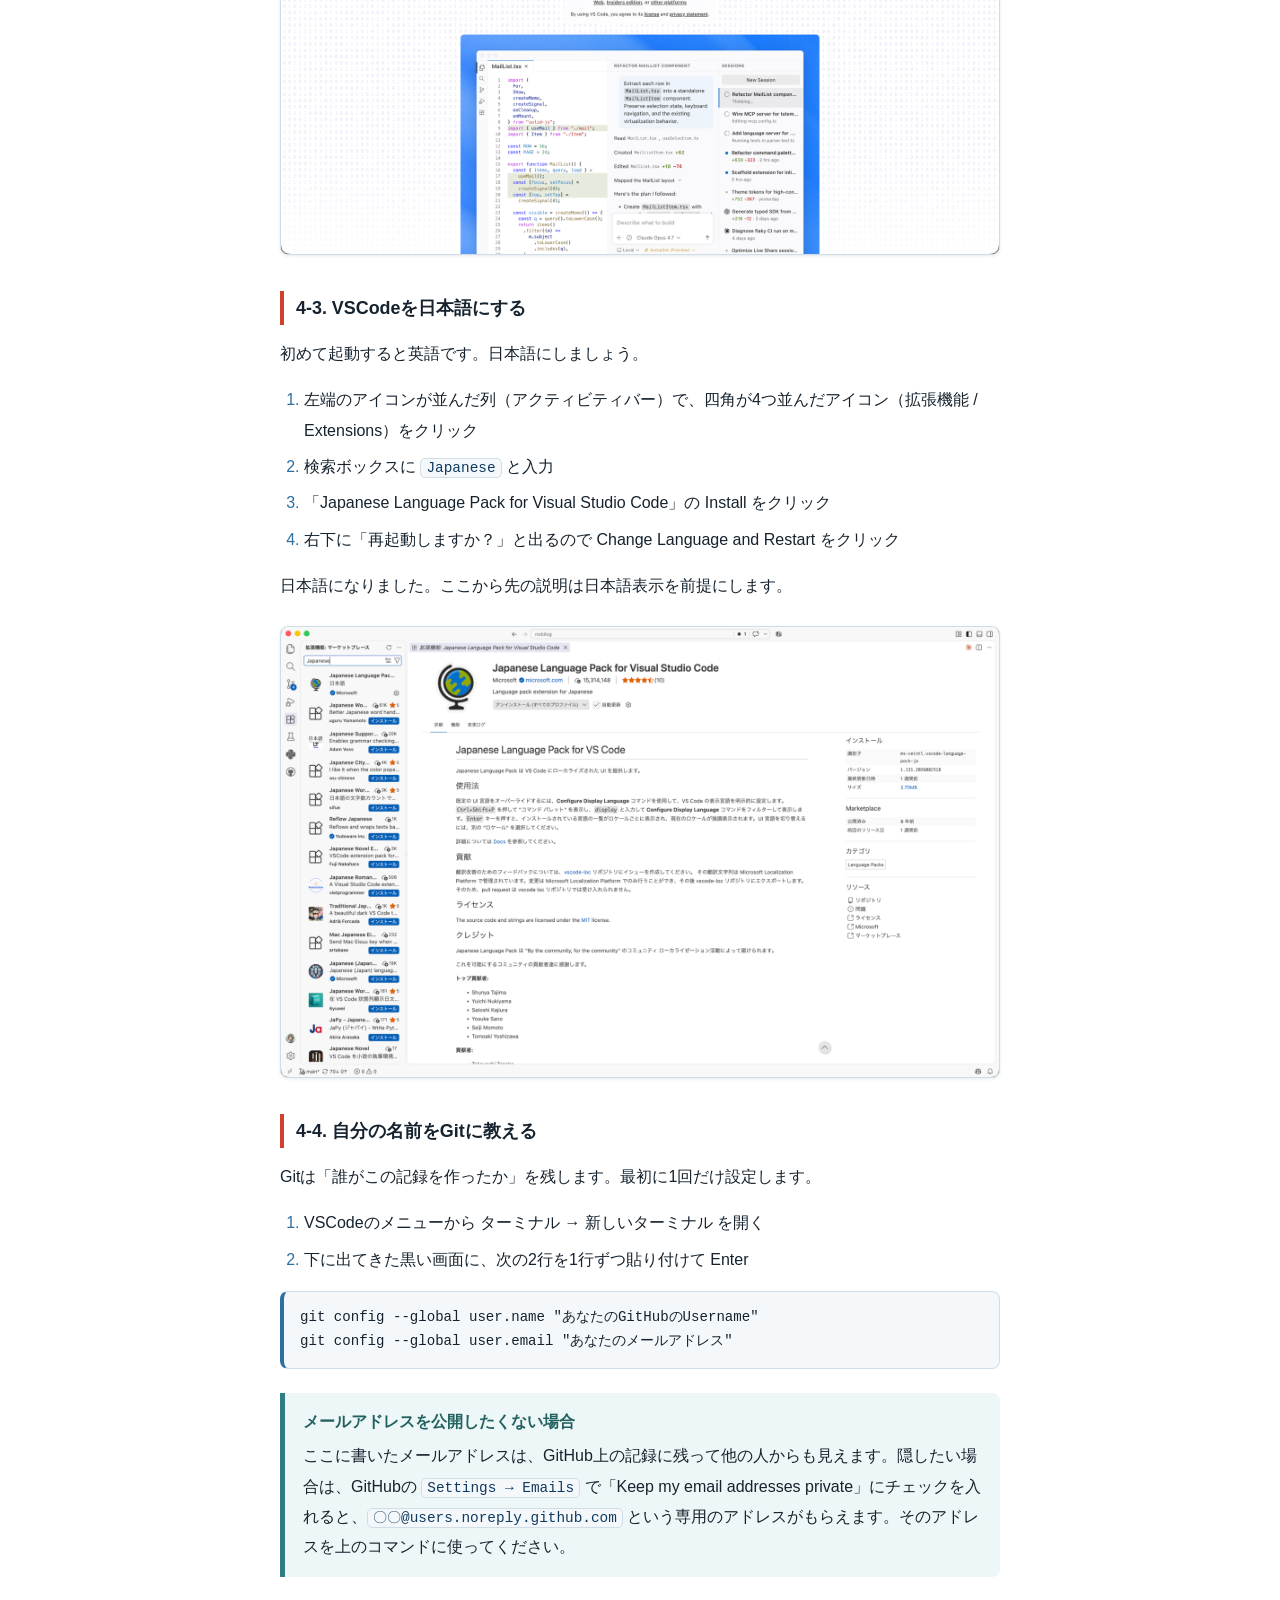
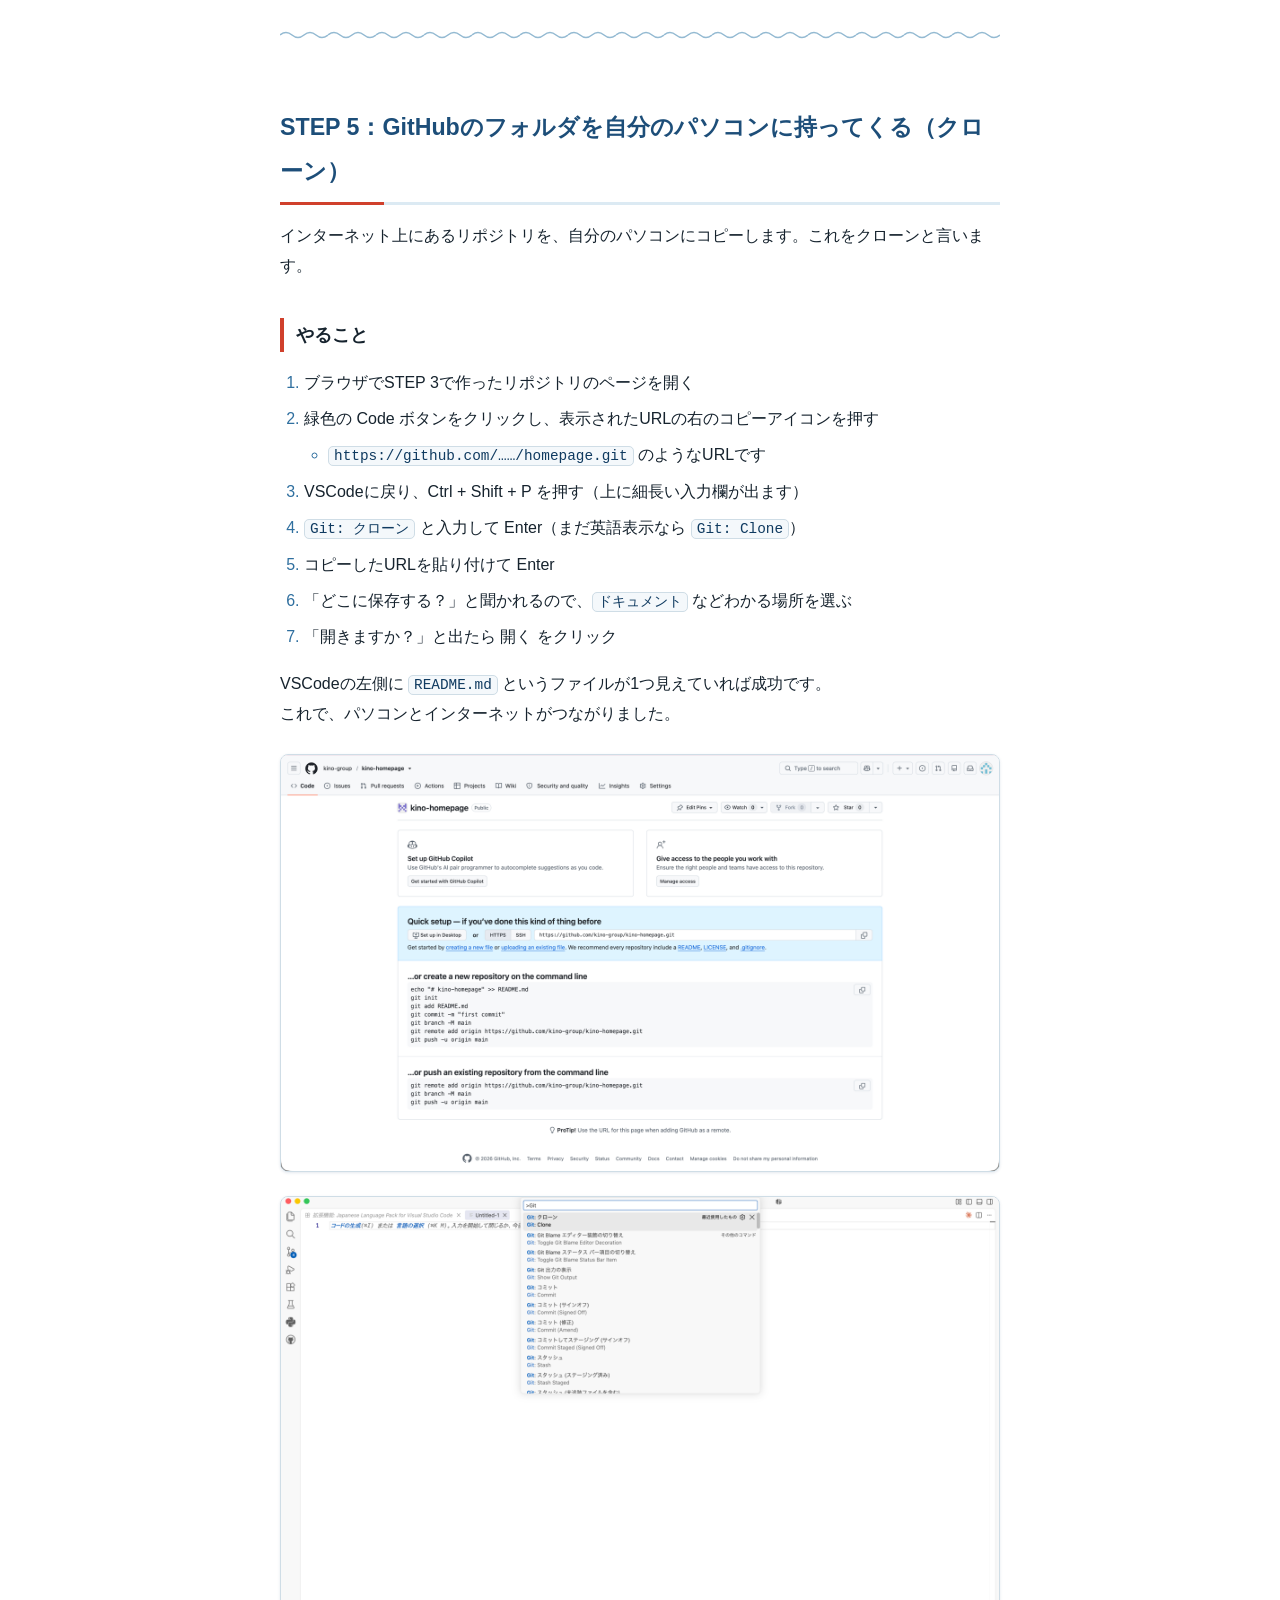
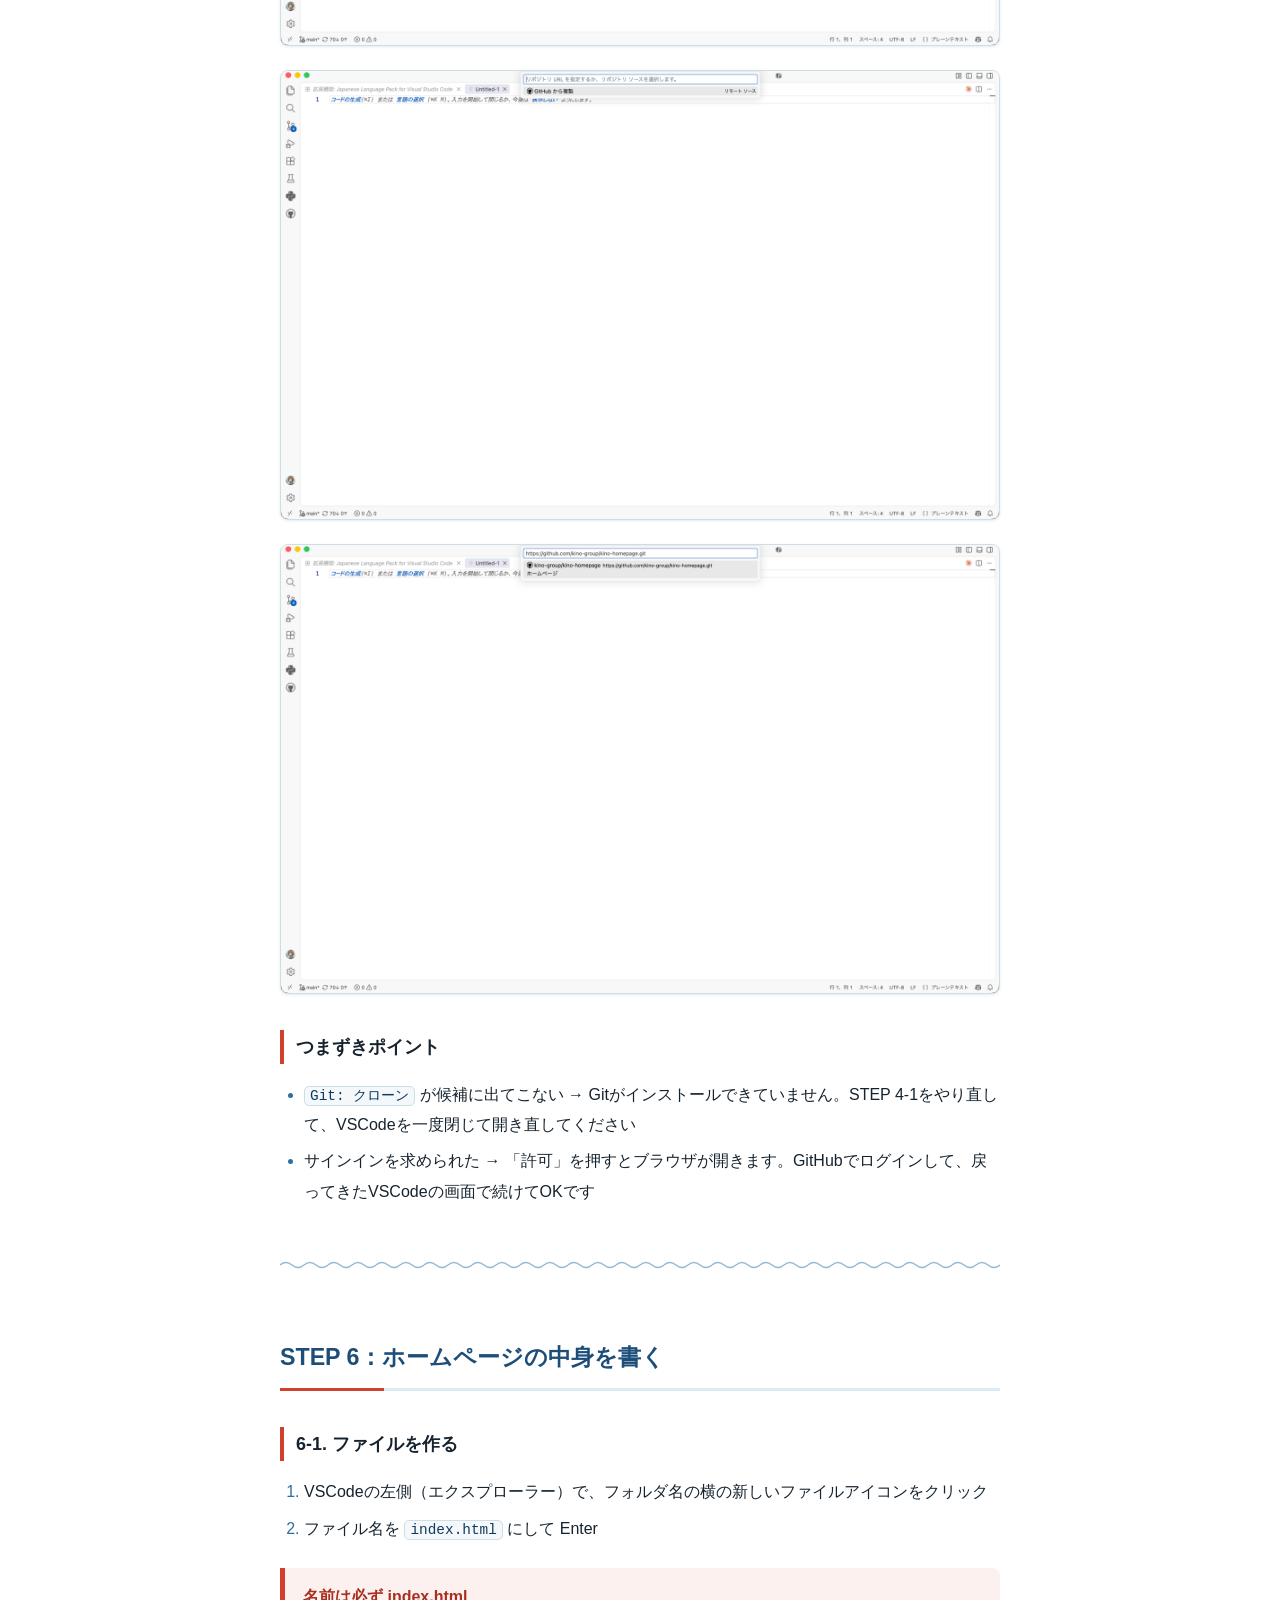
==== commit d243bed6: "デザインを「越前がに＋日本海」の福井カラーに変更 - パレット: 越前がにの朱 #d0402c / 日本海の藍 #1d4e79 / 笏谷石の青緑 #2e7d84 - ヘッダーを藍→朱のグラデにし、下端" ====
--- a/github-pages/index.html
+++ b/github-pages/index.html
@@ -8,13 +8,17 @@
 <style>
   :root {
     --bg: #ffffff;
-    --bg-soft: #f4f7f6;
-    --text: #1f2328;
-    --text-muted: #57606a;
-    --accent: #2f8f77;
-    --border: #d8dee4;
-    --code-bg: #f6f8fa;
-    --shadow: 0 1px 3px rgba(0,0,0,.08);
+    --bg-soft: #f1f6fa;
+    --text: #16232e;
+    --text-muted: #55677a;
+    --kani: #d0402c;          /* 越前がにの朱 */
+    --kani-deep: #a82f20;
+    --umi: #1d4e79;           /* 日本海の藍 */
+    --umi-light: #2f6f9f;
+    --nami: #dceaf3;          /* 波のあわい藍 */
+    --border: #cfdde6;
+    --code-bg: #f4f8fb;
+    --shadow: 0 1px 3px rgba(29,78,121,.12);
   }
   * { box-sizing: border-box; }
   body {
@@ -26,27 +30,77 @@
     -webkit-text-size-adjust: 100%;
   }
   .wrap { max-width: 760px; margin: 0 auto; padding: 0 20px 96px; }
+
+  /* 日本海の藍から越前がにの朱へ */
   header.hero {
-    background: linear-gradient(135deg, #2f8f77, #246e91);
+    position: relative;
+    background: linear-gradient(115deg, #0f3a60 0%, #1d4e79 38%, #7a4a49 78%, #c03a27 100%);
     color: #fff;
-    padding: 56px 20px 44px;
-    margin-bottom: 40px;
-  }
-  header.hero .inner { max-width: 760px; margin: 0 auto; }
-  header.hero h1 { font-size: 1.9rem; line-height: 1.5; margin: 0 0 12px; }
-  header.hero p { margin: 0; opacity: .92; }
+    padding: 60px 20px 72px;
+    margin-bottom: 44px;
+    overflow: hidden;
+  }
+  header.hero::before {
+    content: "";
+    position: absolute;
+    inset: 0;
+    background-image: url("data:image/svg+xml,%3Csvg xmlns='http://www.w3.org/2000/svg' width='120' height='28' viewBox='0 0 120 28'%3E%3Cpath d='M0 20q15-12 30 0t30 0 30 0 30 0' fill='none' stroke='%23ffffff' stroke-width='2'/%3E%3C/svg%3E");
+    opacity: .13;
+    pointer-events: none;
+  }
+  /* 波打ち際 */
+  header.hero::after {
+    content: "";
+    position: absolute;
+    left: 0; right: 0; bottom: -1px;
+    height: 34px;
+    background: url("data:image/svg+xml,%3Csvg xmlns='http://www.w3.org/2000/svg' viewBox='0 0 1200 34' preserveAspectRatio='none'%3E%3Cpath d='M0 18c100 0 150-15 250-15s150 15 250 15 150-15 250-15 150 15 250 15 150-15 200-15v35H0z' fill='%23ffffff'/%3E%3C/svg%3E") repeat-x bottom;
+    background-size: 1200px 34px;
+  }
+  header.hero .inner { position: relative; max-width: 760px; margin: 0 auto; }
+  header.hero h1 {
+    font-size: 1.9rem;
+    line-height: 1.5;
+    margin: 0 0 12px;
+    text-shadow: 0 1px 8px rgba(0,0,0,.22);
+  }
+  header.hero p { margin: 0; opacity: .94; }
+
   h2 {
+    position: relative;
     font-size: 1.45rem;
     margin: 64px 0 16px;
-    padding-bottom: 10px;
-    border-bottom: 3px solid var(--accent);
-  }
-  h3 { font-size: 1.12rem; margin: 36px 0 10px; }
+    padding-bottom: 12px;
+    color: var(--umi);
+  }
+  h2::after {
+    content: "";
+    position: absolute;
+    left: 0; bottom: 0;
+    width: 100%; height: 3px;
+    background: linear-gradient(90deg, var(--kani) 0 104px, var(--nami) 104px);
+  }
+  h3 {
+    font-size: 1.12rem;
+    margin: 36px 0 10px;
+    padding-left: 12px;
+    border-left: 4px solid var(--kani);
+  }
   p { margin: 14px 0; }
-  a { color: #1a6f96; }
+  a { color: var(--umi); }
+  a:hover { color: var(--kani-deep); }
   ul, ol { padding-left: 1.5em; }
   li { margin: 6px 0; }
-  hr { border: 0; border-top: 1px solid var(--border); margin: 48px 0; }
+  li::marker { color: var(--umi-light); }
+
+  /* 区切りは日本海の波 */
+  hr {
+    border: 0;
+    height: 12px;
+    margin: 52px 0;
+    background: url("data:image/svg+xml,%3Csvg xmlns='http://www.w3.org/2000/svg' width='48' height='12' viewBox='0 0 48 12'%3E%3Cpath d='M0 6q6-5 12 0t12 0 12 0 12 0' fill='none' stroke='%2394bad2' stroke-width='1.6'/%3E%3C/svg%3E") repeat-x center;
+  }
+
   code {
     background: var(--code-bg);
     border: 1px solid var(--border);
@@ -54,16 +108,19 @@
     padding: 1px 5px;
     font-size: .9em;
     font-family: "SFMono-Regular", Consolas, "Courier New", monospace;
+    color: #0f3a60;
   }
   pre {
     background: var(--code-bg);
     border: 1px solid var(--border);
+    border-left: 4px solid var(--umi-light);
     border-radius: 8px;
     padding: 14px 16px;
     overflow-x: auto;
     line-height: 1.7;
   }
-  pre code { background: none; border: 0; padding: 0; font-size: .88rem; }
+  pre code { background: none; border: 0; padding: 0; font-size: .88rem; color: inherit; }
+
   table {
     width: 100%;
     border-collapse: collapse;
@@ -71,7 +128,8 @@
     font-size: .95rem;
   }
   th, td { border: 1px solid var(--border); padding: 10px 12px; text-align: left; vertical-align: top; }
-  th { background: var(--bg-soft); }
+  th { background: var(--bg-soft); color: var(--umi); border-bottom: 2px solid var(--kani); }
+
   figure { margin: 24px 0; }
   img {
     max-width: 100%;
@@ -81,8 +139,9 @@
     border-radius: 8px;
     box-shadow: var(--shadow);
   }
+
   .callout {
-    border-left: 5px solid var(--accent);
+    border-left: 5px solid var(--umi);
     background: var(--bg-soft);
     border-radius: 0 8px 8px 0;
     padding: 14px 18px;
@@ -91,40 +150,51 @@
   .callout .title { font-weight: 700; margin-bottom: 4px; }
   .callout p:first-of-type { margin-top: 0; }
   .callout p:last-child { margin-bottom: 0; }
-  .callout.important { border-color: #c94f4f; }
-  .callout.important .title { color: #a83232; }
-  .callout.warning { border-color: #d69a1e; }
-  .callout.warning .title { color: #9a6c00; }
-  .callout.note { border-color: #4a7fc1; }
-  .callout.note .title { color: #35608f; }
-  .callout.tip { border-color: #2f8f77; }
-  .callout.tip .title { color: #22705d; }
+  .callout.important { border-color: var(--kani); background: #fdf1ef; }
+  .callout.important .title { color: var(--kani-deep); }
+  .callout.warning { border-color: #c8871a; background: #fdf6e8; }
+  .callout.warning .title { color: #935f0d; }
+  .callout.note { border-color: var(--umi-light); }
+  .callout.note .title { color: #1d4e79; }
+  .callout.tip { border-color: #2e7d84; background: #eef7f7; }   /* 笏谷石の青緑 */
+  .callout.tip .title { color: #21615f; }
+
   nav.toc {
     background: var(--bg-soft);
     border: 1px solid var(--border);
-    border-radius: 10px;
+    border-top: 3px solid var(--kani);
+    border-radius: 4px 4px 10px 10px;
     padding: 18px 22px;
     margin-top: 8px;
   }
-  nav.toc .title { font-weight: 700; margin-bottom: 6px; }
+  nav.toc .title { font-weight: 700; color: var(--umi); margin-bottom: 6px; }
   nav.toc ol { margin: 0; }
+  nav.toc li::marker { color: var(--kani); font-weight: 700; }
+
+  /* 海（藍）から蟹（朱）へ流れる */
   .flow {
-    background: var(--bg-soft);
+    background: linear-gradient(90deg, #eaf3f9, #fdf0ee);
     border: 1px solid var(--border);
     border-radius: 8px;
     padding: 14px 16px;
     overflow-x: auto;
     font-size: .95rem;
-  }
+    color: var(--umi);
+    font-weight: 700;
+  }
+
   footer {
-    border-top: 1px solid var(--border);
     margin-top: 72px;
-    padding-top: 20px;
+    padding-top: 24px;
     color: var(--text-muted);
     font-size: .9rem;
-  }
+    border-top: 0;
+    background: url("data:image/svg+xml,%3Csvg xmlns='http://www.w3.org/2000/svg' width='48' height='12' viewBox='0 0 48 12'%3E%3Cpath d='M0 6q6-5 12 0t12 0 12 0 12 0' fill='none' stroke='%2394bad2' stroke-width='1.6'/%3E%3C/svg%3E") repeat-x top;
+  }
+
   @media (max-width: 600px) {
     header.hero h1 { font-size: 1.45rem; }
+    header.hero { padding: 44px 20px 60px; }
     body { line-height: 1.8; }
   }
 </style>
